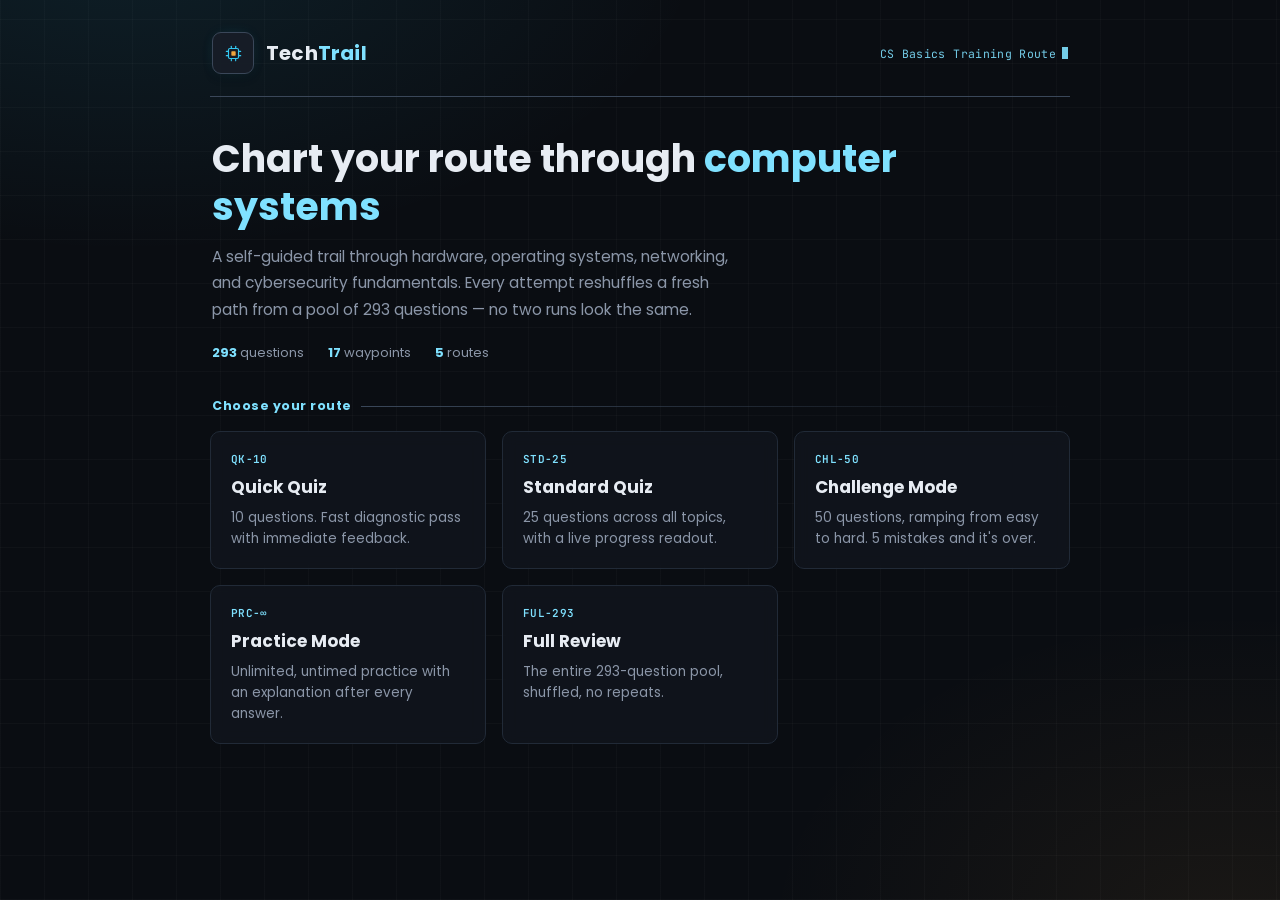
==== index.html @ 679dcc0f "Update index.html" ====
<!DOCTYPE html>
<html lang="en">
<head>
<meta charset="UTF-8">
<meta name="viewport" content="width=device-width, initial-scale=1, viewport-fit=cover">
<meta name="theme-color" content="#0a0d12">
<title>TechTrail — Computer Systems Basics</title>
<link rel="icon" type="image/svg+xml" href="data:image/svg+xml,%3Csvg xmlns='http://www.w3.org/2000/svg' viewBox='0 0 32 32'%3E%3Crect width='32' height='32' rx='9' fill='%230c1017'/%3E%3Crect x='9' y='9' width='14' height='14' rx='2' fill='none' stroke='%2333c9f2' stroke-width='1.6'/%3E%3Crect x='13' y='13' width='6' height='6' rx='1' fill='%23f0a63e'/%3E%3Cline x1='13' y1='9' x2='13' y2='6' stroke='%2333c9f2' stroke-width='1.6' stroke-linecap='round'/%3E%3Cline x1='19' y1='9' x2='19' y2='6' stroke='%2333c9f2' stroke-width='1.6' stroke-linecap='round'/%3E%3Cline x1='13' y1='23' x2='13' y2='26' stroke='%2333c9f2' stroke-width='1.6' stroke-linecap='round'/%3E%3Cline x1='19' y1='23' x2='19' y2='26' stroke='%2333c9f2' stroke-width='1.6' stroke-linecap='round'/%3E%3Cline x1='9' y1='13' x2='6' y2='13' stroke='%2333c9f2' stroke-width='1.6' stroke-linecap='round'/%3E%3Cline x1='9' y1='19' x2='6' y2='19' stroke='%2333c9f2' stroke-width='1.6' stroke-linecap='round'/%3E%3Cline x1='23' y1='13' x2='26' y2='13' stroke='%2333c9f2' stroke-width='1.6' stroke-linecap='round'/%3E%3Cline x1='23' y1='19' x2='26' y2='19' stroke='%2333c9f2' stroke-width='1.6' stroke-linecap='round'/%3E%3C/svg%3E">
<link rel="preconnect" href="https://fonts.googleapis.com">
<link rel="preconnect" href="https://fonts.gstatic.com" crossorigin>
<link href="https://fonts.googleapis.com/css2?family=Poppins:wght@400;500;600;700&family=JetBrains+Mono:wght@400;500;600;700&display=swap" rel="stylesheet">
<style>
/* ===== Tokens — cool tech palette, blue / amber complements ===== */
:root{
  --bg:#0a0d12;
  --bg-soft:#0d1117;
  --panel:rgba(19,24,32,0.66);
  --panel-alt:rgba(23,29,39,0.94);
  --border:#212a37;
  --border-bright:#3a4759;
  --text:#e7ecf3;
  --text-dim:#8b96a8;
  --text-faint:#57647a;
  --accent:#33c9f2;       /* signal cyan */
  --accent-hi:#7fe1ff;
  --accent-dim:rgba(51,201,242,0.11);
  --gold:#f0a63e;         /* amber — complementary secondary accent */
  --gold-dim:rgba(240,166,62,0.13);
  --danger:#ff6b5e;
  --danger-dim:rgba(255,107,94,0.11);
  --ok:#48d98a;            /* easy / correct-adjacent green */
  --ok-dim:rgba(72,217,138,0.11);
  --on-accent:#05090d;    /* dark text set on bright accent fills */
  --radius:10px;
  --radius-sm:7px;
  --font-display:'Poppins','Inter',system-ui,-apple-system,sans-serif;
  --font-mono:'JetBrains Mono',ui-monospace,SFMono-Regular,Menlo,Consolas,monospace;
  --font-body:'Poppins',system-ui,-apple-system,sans-serif;
}

*{box-sizing:border-box;}
html,body{height:100%;}
html{
  background:
    radial-gradient(ellipse 1000px 560px at 10% -8%, rgba(51,201,242,0.10) 0%, transparent 58%),
    radial-gradient(ellipse 800px 560px at 96% 104%, rgba(240,166,62,0.07) 0%, transparent 58%),
    repeating-linear-gradient(0deg, rgba(255,255,255,0.022) 0px, rgba(255,255,255,0.022) 1px, transparent 1px, transparent 44px),
    repeating-linear-gradient(90deg, rgba(255,255,255,0.022) 0px, rgba(255,255,255,0.022) 1px, transparent 1px, transparent 44px),
    var(--bg);
  background-attachment:fixed;
  scrollbar-color:var(--border-bright) var(--bg);
  scrollbar-width:thin;
}
::-webkit-scrollbar{width:11px;height:11px;}
::-webkit-scrollbar-track{background:var(--bg);}
::-webkit-scrollbar-thumb{
  background:var(--border-bright);
  border-radius:8px;
  border:2px solid var(--bg);
}
::-webkit-scrollbar-thumb:hover{background:var(--accent-dim);}
body{
  margin:0;
  background:transparent;
  color:var(--text);
  font-family:var(--font-body);
  min-height:100vh;
  -webkit-font-smoothing:antialiased;
}

#app{
  max-width:900px;
  margin:0 auto;
  padding:28px 20px 60px;
  position:relative;
}

button{font-family:inherit;}
:focus-visible{outline:2px solid var(--accent);outline-offset:2px;border-radius:4px;}

.primary-btn:active:not(:disabled),
.ghost-btn:active,
.pill-btn:active,
.choice-btn:active:not(:disabled),
.end-btn:active,
.mode-card:active{
  transform:scale(.97);
}

.sr-only{
  position:absolute;width:1px;height:1px;padding:0;margin:-1px;overflow:hidden;
  clip:rect(0,0,0,0);white-space:nowrap;border:0;
}

@media(prefers-reduced-motion:reduce){
  *{animation-duration:0.001s!important;transition-duration:0.001s!important;}
}

/* ===== Brand bar ===== */
.brand-bar{
  display:flex;align-items:center;justify-content:space-between;
  gap:12px;flex-wrap:wrap;
  padding:4px 2px 22px;
  border-bottom:1px solid var(--border-bright);
  margin-bottom:30px;
  position:relative;
}
.brand{
  display:flex;align-items:center;gap:12px;
}
.brand-mark{
  width:42px;height:42px;
  border-radius:9px;
  background:var(--panel-alt);
  border:1px solid var(--border-bright);
  color:var(--accent);
  display:flex;align-items:center;justify-content:center;
  flex-shrink:0;
  box-shadow:0 4px 14px -6px rgba(0,0,0,0.45), 0 0 16px -8px rgba(51,201,242,0.4);
}
.brand-mark svg{display:block;width:23px;height:23px;}
.brand-word{
  font-family:var(--font-display);
  font-weight:700;
  font-size:20px;
  letter-spacing:.01em;
  color:var(--text);
  line-height:1;
}
.brand-word em{
  font-style:normal;
  color:var(--accent-hi);
}
.brand-tag{
  font-family:var(--font-mono);
  font-size:11.5px;
  color:var(--accent-hi);
  letter-spacing:.03em;
  opacity:.9;
  display:inline-flex;align-items:center;
}
.brand-tag::after{
  content:'';
  display:inline-block;
  width:6px;height:12px;
  margin-left:6px;
  background:var(--accent-hi);
  animation:cursorBlink 1.1s step-end infinite;
}
@keyframes cursorBlink{0%,49%{opacity:1;}50%,100%{opacity:0;}}

/* ===== Screens ===== */
.screen{animation:fadein .35s ease-out;}
@keyframes fadein{from{opacity:0;transform:translateY(6px);}to{opacity:1;transform:translateY(0);}}

/* ===== Home ===== */
.hero{padding:8px 2px 34px;}
.hero h1{
  font-family:var(--font-display);
  font-weight:700;
  font-size:clamp(26px,5vw,38px);
  line-height:1.25;
  margin:0 0 14px;
  color:var(--text);
  letter-spacing:0;
}
.hero h1 span{
  color:var(--accent-hi);
  font-style:normal;
}
.hero p{
  color:var(--text-dim);
  font-size:15.5px;
  line-height:1.7;
  max-width:58ch;
  margin:0 0 20px;
}
.hero-stats{
  display:flex;gap:24px;flex-wrap:wrap;
  font-family:var(--font-body);
  font-size:13px;
  color:var(--text-dim);
}
.hero-stats b{color:var(--accent-hi);font-weight:700;}

.section-label{
  font-family:var(--font-body);
  font-size:12.5px;
  letter-spacing:.04em;
  color:var(--accent-hi);
  font-weight:700;
  margin:0 0 16px;
  padding-left:2px;
  display:flex;align-items:center;gap:9px;
}
.section-label::after{
  content:'';
  flex:1;
  height:1px;
  background:linear-gradient(90deg, var(--border-bright), transparent);
}

.mode-grid{
  display:grid;
  grid-template-columns:repeat(auto-fit,minmax(230px,1fr));
  gap:16px;
  margin-bottom:34px;
}
.mode-card{
  background:var(--panel);
  backdrop-filter:blur(8px);
  border:1px solid var(--border);
  border-radius:var(--radius);
  padding:20px 20px 18px;
  text-align:left;
  cursor:pointer;
  color:var(--text);
  transition:border-color .18s ease, transform .18s ease, box-shadow .18s ease, background .18s ease;
  display:flex;flex-direction:column;gap:8px;
  position:relative;
  overflow:hidden;
}
.mode-card:hover,.mode-card:focus-visible{
  border-color:var(--accent);
  background:var(--panel-alt);
  transform:translateY(-2px);
  box-shadow:0 12px 26px -18px rgba(0,0,0,0.5), 0 0 0 1px rgba(51,201,242,0.15), 0 0 24px -6px rgba(51,201,242,0.25);
}
.mode-card .mode-name{
  font-family:var(--font-display);
  font-size:17px;
  font-weight:700;
  letter-spacing:0;
}
.mode-card .mode-meta{
  font-family:var(--font-mono);
  font-size:11px;
  color:var(--accent-hi);
  font-weight:600;
  letter-spacing:.03em;
}
.mode-card .mode-desc{
  font-size:13.5px;
  color:var(--text-dim);
  line-height:1.55;
  margin:0;
}

/* ===== Panel / config ===== */
.panel{
  background:var(--panel);
  backdrop-filter:blur(8px);
  border:1px solid var(--border);
  border-radius:var(--radius);
  padding:26px;
  box-shadow:0 16px 34px -28px rgba(0,0,0,0.5);
}
.panel h2{
  font-family:var(--font-display);
  font-weight:700;
  font-size:20px;
  margin:0 0 6px;
  letter-spacing:0;
}
.panel .panel-sub{color:var(--text-dim);font-size:13.5px;margin:0 0 20px;}

.choice-row{display:flex;gap:10px;flex-wrap:wrap;margin-bottom:22px;}
.pill-btn{
  background:var(--panel-alt);
  border:1px solid var(--border);
  color:var(--text);
  padding:11px 18px;
  border-radius:var(--radius-sm);
  font-family:var(--font-mono);
  font-size:12.5px;
  cursor:pointer;
  transition:border-color .15s ease, background .15s ease, color .15s ease, box-shadow .15s ease;
  min-height:40px;
}
.pill-btn:hover{border-color:var(--border-bright);}
.pill-btn.active{
  background:var(--accent-dim);
  border-color:var(--accent);
  color:var(--accent-hi);
  font-weight:700;
}

.primary-btn{
  background:var(--accent);
  color:var(--on-accent);
  border:none;
  padding:13px 24px;
  border-radius:var(--radius-sm);
  font-family:var(--font-mono);
  font-weight:700;
  font-size:13.5px;
  letter-spacing:.02em;
  cursor:pointer;
  transition:filter .15s ease, transform .15s ease, box-shadow .15s ease;
  box-shadow:0 8px 20px -8px rgba(51,201,242,0.45), 0 0 0 1px rgba(51,201,242,0.3) inset;
  min-height:46px;
}
.primary-btn:hover{filter:brightness(1.08);transform:translateY(-1px);box-shadow:0 10px 26px -6px rgba(51,201,242,0.55), 0 0 0 1px rgba(51,201,242,0.35) inset;}
.primary-btn:disabled{opacity:.4;cursor:not-allowed;transform:none;box-shadow:none;}

.ghost-btn{
  background:transparent;
  color:var(--text-dim);
  border:1px solid var(--border);
  padding:12px 20px;
  border-radius:var(--radius-sm);
  font-family:var(--font-mono);
  font-size:13px;
  letter-spacing:.01em;
  cursor:pointer;
  transition:border-color .15s ease,color .15s ease,background .15s ease;
  min-height:46px;
}
.ghost-btn:hover{border-color:var(--accent);color:var(--accent-hi);background:var(--accent-dim);}

.btn-row{display:flex;gap:12px;flex-wrap:wrap;margin-top:6px;}

/* ===== Modal (custom confirm — avoids blocked native dialogs) ===== */
.modal-overlay{
  position:fixed;inset:0;
  background:rgba(4,6,9,0.65);
  backdrop-filter:blur(3px);
  display:flex;align-items:center;justify-content:center;
  padding:20px;
  z-index:100;
  animation:fadein .15s ease both;
}
.modal-box{
  background:var(--panel-alt);
  border:1px solid var(--border-bright);
  border-radius:var(--radius);
  padding:24px;
  max-width:380px;
  width:100%;
  box-shadow:0 24px 48px -20px rgba(0,0,0,0.7);
}
.modal-title{
  font-family:var(--font-display);
  font-weight:700;
  font-size:18px;
  margin:0 0 10px;
  color:var(--text);
}
.modal-body{
  font-family:var(--font-body);
  font-size:14px;
  line-height:1.6;
  color:var(--text-dim);
  margin:0 0 20px;
}
.modal-actions{display:flex;gap:10px;justify-content:flex-end;flex-wrap:wrap;}
.modal-actions .ghost-btn,.modal-actions .primary-btn{min-height:42px;padding:10px 18px;}
.primary-btn.danger{
  background:var(--danger);
  color:#1a0806;
  box-shadow:0 8px 20px -8px rgba(255,107,94,0.5), 0 0 0 1px rgba(255,107,94,0.3) inset;
}
.primary-btn.danger:hover{filter:brightness(1.06);}

/* ===== Quiz topbar / End Quiz control ===== */
.quiz-stickybar{
  position:sticky;
  top:0;
  z-index:20;
  background:var(--bg);
  padding-top:10px;
  margin:0 -2px 18px;
  padding-left:2px;
  padding-right:2px;
}
.quiz-stickybar::after{
  content:'';
  position:absolute;
  left:0;right:0;bottom:-10px;
  height:10px;
  background:linear-gradient(var(--bg), transparent);
  pointer-events:none;
}
.quiz-topbar{
  display:flex;
  justify-content:flex-end;
  margin-bottom:10px;
}
.end-btn{
  background:transparent;
  border:1px solid var(--border);
  color:var(--text-faint);
  padding:8px 14px;
  border-radius:999px;
  font-family:var(--font-mono);
  font-size:12px;
  font-weight:600;
  letter-spacing:.02em;
  cursor:pointer;
  display:inline-flex;align-items:center;gap:6px;
  transition:border-color .15s ease,color .15s ease,background .15s ease,transform .1s ease;
  min-height:34px;
}
.end-btn:hover,.end-btn:focus-visible{
  border-color:var(--danger);
  color:var(--danger);
  background:var(--danger-dim);
}

/* ===== Telemetry bar (now a calm stat strip) ===== */
.telemetry{
  display:grid;
  grid-template-columns:repeat(5,1fr);
  gap:10px;
  margin-bottom:0;
  font-family:var(--font-body);
}
.telemetry .cell{
  background:var(--panel);
  border:1px solid var(--border);
  border-radius:var(--radius-sm);
  padding:11px 13px;
  min-width:0;
  position:relative;
  overflow:hidden;
}
.telemetry .cell .k{
  font-size:10.5px;
  letter-spacing:.03em;
  color:var(--text-faint);
  margin-bottom:4px;
}
.telemetry .cell .v{
  font-size:15px;
  font-weight:600;
  color:var(--text);
  white-space:nowrap;
  overflow:hidden;
  text-overflow:ellipsis;
  font-family:var(--font-mono);
  letter-spacing:-0.01em;
}
.telemetry .cell .v.accent{color:var(--accent-hi);}
.telemetry .cell .v.amber{color:var(--gold);}
.telemetry .cell .v.diff-easy{color:var(--ok);}
.telemetry .cell .v.diff-medium{color:var(--gold);}
.telemetry .cell .v.diff-hard{color:var(--danger);}

.timer-cell .timer-bar{
  position:absolute;left:0;right:0;bottom:0;
  height:3px;
  background:var(--border);
}
.timer-cell .timer-bar-fill{
  height:100%;
  background:var(--accent);
  transition:width 1s linear, background-color .3s ease;
}
.timer-cell.low .timer-bar-fill{background:var(--gold);}

@keyframes cellPulse{
  0%{box-shadow:0 0 0 0 rgba(51,201,242,0.35);}
  100%{box-shadow:0 0 0 8px rgba(51,201,242,0);}
}
.telemetry .cell.pulse{animation:cellPulse .5s ease-out;}

@keyframes popFloat{
  0%{opacity:0;transform:translate(-50%,4px) scale(.9);}
  20%{opacity:1;transform:translate(-50%,-2px) scale(1);}
  100%{opacity:0;transform:translate(-50%,-22px) scale(1);}
}
.score-pop{
  position:absolute;
  left:50%;top:-2px;
  transform:translate(-50%,0);
  font-family:var(--font-mono);
  font-weight:700;
  font-size:12px;
  color:var(--accent-hi);
  animation:popFloat 0.9s ease-out both;
  pointer-events:none;
  white-space:nowrap;
}

.progress-track{
  height:8px;
  background:var(--border);
  border-radius:8px;
  overflow:hidden;
  margin-top:14px;
  margin-bottom:0;
}
.progress-fill{
  height:100%;
  background:var(--accent);
  border-radius:8px;
  transition:width .3s ease;
}

/* ===== Question card ===== */
.q-card{
  background:var(--panel);
  backdrop-filter:blur(8px);
  border:1px solid var(--border);
  border-radius:var(--radius);
  padding:26px 24px;
  box-shadow:0 16px 34px -28px rgba(0,0,0,0.5);
}
.q-meta{
  display:flex;gap:9px;align-items:center;flex-wrap:wrap;
  margin-bottom:16px;
  font-family:var(--font-body);
  font-size:11.5px;
  letter-spacing:.02em;
}
.q-tag{
  padding:4px 10px;
  border-radius:999px;
  border:1px solid var(--border-bright);
  color:var(--text-dim);
  font-weight:600;
}
.q-tag.diff-easy{color:var(--ok);border-color:rgba(72,217,138,0.3);background:var(--ok-dim);}
.q-tag.diff-medium{color:var(--gold);border-color:rgba(240,166,62,0.3);background:var(--gold-dim);}
.q-tag.diff-hard{color:var(--danger);border-color:rgba(255,107,94,0.3);background:var(--danger-dim);}

.q-text{
  font-family:var(--font-body);
  font-weight:600;
  font-size:18.5px;
  line-height:1.55;
  margin:0 0 22px;
  color:var(--text);
}

.choices{display:flex;flex-direction:column;gap:10px;margin-bottom:6px;}
.choice-btn{
  text-align:left;
  background:var(--panel-alt);
  border:1px solid var(--border);
  color:var(--text);
  padding:14px 16px;
  border-radius:var(--radius-sm);
  font-size:14.5px;
  cursor:pointer;
  display:flex;align-items:center;gap:12px;
  transition:border-color .12s ease, background .12s ease, box-shadow .12s ease, transform .12s ease;
  min-height:48px;
}
.choice-btn:hover:not(:disabled){border-color:var(--accent);background:var(--accent-dim);transform:translateY(-1px);}
.choice-btn:disabled{cursor:default;}
.choice-btn .letter{
  font-family:var(--font-body);
  font-weight:700;
  font-size:12px;
  color:var(--text-faint);
  border:1px solid var(--border);
  border-radius:8px;
  width:24px;height:24px;
  display:flex;align-items:center;justify-content:center;
  flex-shrink:0;
}
.choice-btn.selected{border-color:var(--accent);background:var(--accent-dim);}
.choice-btn.correct{
  border-color:var(--accent);
  background:var(--accent-dim);
}
.choice-btn.correct .letter{background:var(--accent);color:var(--on-accent);border-color:var(--accent);}
.choice-btn.incorrect{
  border-color:var(--danger);
  background:var(--danger-dim);
}
.choice-btn.incorrect .letter{background:var(--danger);color:var(--on-accent);border-color:var(--danger);}
.choice-btn.dim{opacity:.45;}

.feedback{
  margin-top:18px;
  padding:15px 17px;
  border-radius:var(--radius-sm);
  font-family:var(--font-body);
  font-size:13.5px;
  line-height:1.6;
  border:1px solid var(--border);
}
.feedback.ok{border-color:rgba(72,217,138,0.3);background:var(--ok-dim);}
.feedback.no{border-color:rgba(255,107,94,0.3);background:var(--danger-dim);}
.feedback .status-line{
  font-weight:700;
  letter-spacing:0;
  margin-bottom:6px;
}
.feedback.ok .status-line{color:var(--ok);}
.feedback.no .status-line{color:var(--danger);}
.feedback .explain{color:var(--text-dim);font-family:var(--font-body);font-size:13.5px;}

.q-footer{display:flex;justify-content:flex-end;margin-top:20px;}

.mistake-note{
  margin-top:14px;
  font-family:var(--font-body);
  font-size:12px;
  color:var(--text-faint);
}

.kbd-hint{
  margin-top:16px;
  font-family:var(--font-mono);
  font-size:11px;
  letter-spacing:.01em;
  color:var(--text-faint);
  display:flex;align-items:center;gap:6px;flex-wrap:wrap;
}
.kbd-hint kbd{
  background:var(--panel-alt);
  border:1px solid var(--border-bright);
  border-radius:5px;
  padding:2px 6px;
  font-family:var(--font-mono);
  font-size:10.5px;
  color:var(--text-dim);
}

/* ===== Results ===== */
.rating-banner{
  text-align:center;
  padding:34px 20px;
  border-radius:var(--radius);
  border:1px solid var(--border);
  background:var(--panel);
  backdrop-filter:blur(8px);
  margin-bottom:22px;
  position:relative;
  overflow:hidden;
}
.rating-banner::before{
  content:'';
  position:absolute;inset:0;
  background:radial-gradient(circle at 50% 0%, rgba(51,201,242,0.14), transparent 65%);
  pointer-events:none;
}
.rating-banner .pct{
  font-family:var(--font-mono);
  font-size:52px;
  font-weight:700;
  color:var(--accent-hi);
  line-height:1;
  position:relative;
  text-shadow:0 0 28px rgba(127,225,255,0.35);
}
.rating-banner .label{
  font-family:var(--font-mono);
  font-size:13px;
  letter-spacing:.03em;
  color:var(--text-dim);
  margin-top:12px;
  position:relative;
}

.stat-grid{
  display:grid;
  grid-template-columns:repeat(auto-fit,minmax(150px,1fr));
  gap:10px;
  margin-bottom:26px;
}
.stat-cell{background:var(--panel);border:1px solid var(--border);border-radius:var(--radius-sm);padding:16px;}
.stat-cell .k{font-family:var(--font-body);font-size:11px;letter-spacing:.02em;color:var(--text-faint);margin-bottom:6px;}
.stat-cell .v{font-family:var(--font-mono);font-size:19px;font-weight:600;color:var(--accent-hi);}

/* ===== Review ===== */
.review-item{
  background:var(--panel);
  backdrop-filter:blur(8px);
  border:1px solid var(--border);
  border-radius:var(--radius);
  padding:18px 20px;
  margin-bottom:12px;
}
.review-item .q{font-family:var(--font-body);font-size:15.5px;font-weight:600;margin:0 0 10px;}
.review-item .row{font-family:var(--font-body);font-size:13px;margin:4px 0;}
.review-item .row .lbl{color:var(--text-faint);margin-right:6px;}
.review-item .row.wrong .val{color:var(--danger);}
.review-item .row.right .val{color:var(--accent-hi);}
.review-item .explain{color:var(--text-dim);font-size:13.5px;margin-top:10px;line-height:1.5;}

.empty-note{
  color:var(--text-dim);
  font-family:var(--font-body);
  font-size:13.5px;
  padding:22px;
  text-align:center;
  border:1px dashed var(--border-bright);
  border-radius:var(--radius);
}

/* ===== Responsive ===== */
@media(max-width:640px){
  #app{padding:20px 16px 48px;}
  .telemetry{grid-template-columns:repeat(2,1fr);}
  .stat-grid{grid-template-columns:repeat(2,1fr);}
  .rating-banner .pct{font-size:42px;}
  .rating-banner{padding:28px 16px;}
  .q-card,.panel{padding:20px 18px;}
  .q-text{font-size:16.5px;}
  .btn-row{flex-direction:column;}
  .btn-row .primary-btn,.btn-row .ghost-btn{width:100%;}
  .q-footer{
    position:sticky;
    bottom:0;
    margin:20px -16px 0;
    padding:12px 16px calc(12px + env(safe-area-inset-bottom));
    background:linear-gradient(var(--bg-soft), var(--bg-soft) 60%, var(--bg-soft));
    border-top:1px solid var(--border);
    box-shadow:0 -12px 20px -12px rgba(0,0,0,0.4);
  }
  .q-footer .primary-btn{width:100%;}
  .modal-actions{flex-direction:column-reverse;}
  .modal-actions .ghost-btn,.modal-actions .primary-btn{width:100%;}
}

@media(max-width:420px){
  .brand-word{font-size:17px;}
  .hero h1{font-size:23px;}
  .mode-card{padding:16px;}
  .choice-row .pill-btn{flex:1 1 calc(50% - 10px);text-align:center;}
}
</style>
</head>
<body>
<div id="app" role="main" aria-live="polite"></div>
<script>
const QUESTION_POOL = [
{
"id":1,
"category":"Fundamentals",
"difficulty":"Easy",
"type":"multiple-choice",
"question":"Which term best matches this definition: \"An electronic device that processes data according to instructions.\"",
"choices":[
"Firmware",
"Hardware",
"Computer",
"Software"
],
"answer":"Computer",
"explanation":"Computer is defined as: An electronic device that processes data according to instructions."
},
{
"id":2,
"category":"Fundamentals",
"difficulty":"Easy",
"type":"multiple-choice",
"question":"Which term best matches this definition: \"A combination of hardware, software, data, and users working together.\"",
"choices":[
"Hardware",
"Firmware",
"Computer System",
"Software"
],
"answer":"Computer System",
"explanation":"Computer System is defined as: A combination of hardware, software, data, and users working together."
},
{
"id":3,
"category":"Fundamentals",
"difficulty":"Easy",
"type":"multiple-choice",
"question":"Which term best matches this definition: \"The physical components of a computer.\"",
"choices":[
"Computer System",
"Firmware",
"Software",
"Hardware"
],
"answer":"Hardware",
"explanation":"Hardware is defined as: The physical components of a computer."
},
{
"id":4,
"category":"Fundamentals",
"difficulty":"Easy",
"type":"multiple-choice",
"question":"Which term best matches this definition: \"Programs and instructions that tell hardware what to do.\"",
"choices":[
"Hardware",
"Computer",
"Software",
"Computer System"
],
"answer":"Software",
"explanation":"Software is defined as: Programs and instructions that tell hardware what to do."
},
{
"id":5,
"category":"Fundamentals",
"difficulty":"Easy",
"type":"multiple-choice",
"question":"Which term best matches this definition: \"Software permanently or semi-permanently stored in hardware.\"",
"choices":[
"Hardware",
"Computer System",
"Firmware",
"Computer"
],
"answer":"Firmware",
"explanation":"Firmware is defined as: Software permanently or semi-permanently stored in hardware."
},
{
"id":6,
"category":"Hardware",
"difficulty":"Medium",
"type":"multiple-choice",
"question":"Which term best matches this definition: \"The processor responsible for executing instructions and processing data.\"",
"choices":[
"CPU",
"Register",
"Cooling Fan",
"GPU"
],
"answer":"CPU",
"explanation":"CPU is defined as: The processor responsible for executing instructions and processing data."
},
{
"id":7,
"category":"Hardware",
"difficulty":"Medium",
"type":"multiple-choice",
"question":"Which term best matches this definition: \"CPU component that performs arithmetic and logical operations.\"",
"choices":[
"ROM",
"GPU",
"ALU",
"Register"
],
"answer":"ALU",
"explanation":"ALU is defined as: CPU component that performs arithmetic and logical operations."
},
{
"id":8,
"category":"Hardware",
"difficulty":"Medium",
"type":"multiple-choice",
"question":"Which term best matches this definition: \"CPU component that directs and coordinates instruction execution.\"",
"choices":[
"Cache Memory",
"NIC",
"Control Unit",
"CPU"
],
"answer":"Control Unit",
"explanation":"Control Unit is defined as: CPU component that directs and coordinates instruction execution."
},
{
"id":9,
"category":"Hardware",
"difficulty":"Medium",
"type":"multiple-choice",
"question":"Which term best matches this definition: \"Small, high-speed storage locations inside the CPU.\"",
"choices":[
"Register",
"Sound Card",
"GPU",
"Cooling Fan"
],
"answer":"Register",
"explanation":"Register is defined as: Small, high-speed storage locations inside the CPU."
},
{
"id":10,
"category":"Hardware",
"difficulty":"Medium",
"type":"multiple-choice",
"question":"Which term best matches this definition: \"Main circuit board connecting major computer components.\"",
"choices":[
"Motherboard",
"ALU",
"CPU",
"NIC"
],
"answer":"Motherboard",
"explanation":"Motherboard is defined as: Main circuit board connecting major computer components."
},
{
"id":11,
"category":"Hardware",
"difficulty":"Medium",
"type":"multiple-choice",
"question":"Which term best matches this definition: \"Temporary memory used by programs and the operating system while running.\"",
"choices":[
"ROM",
"RAM",
"PSU",
"Cooling Fan"
],
"answer":"RAM",
"explanation":"RAM is defined as: Temporary memory used by programs and the operating system while running."
},
{
"id":12,
"category":"Hardware",
"difficulty":"Medium",
"type":"multiple-choice",
"question":"Which term best matches this definition: \"Non-volatile memory that stores data that normally does not change frequently.\"",
"choices":[
"GPU",
"ROM",
"Heat Sink",
"Cache Memory"
],
"answer":"ROM",
"explanation":"ROM is defined as: Non-volatile memory that stores data that normally does not change frequently."
},
{
"id":13,
"category":"Hardware",
"difficulty":"Medium",
"type":"multiple-choice",
"question":"Which term best matches this definition: \"Very fast memory used to store frequently accessed CPU data and instructions.\"",
"choices":[
"Heat Sink",
"RAM",
"Cache Memory",
"ROM"
],
"answer":"Cache Memory",
"explanation":"Cache Memory is defined as: Very fast memory used to store frequently accessed CPU data and instructions."
},
{
"id":14,
"category":"Hardware",
"difficulty":"Medium",
"type":"multiple-choice",
"question":"Which term best matches this definition: \"Processor designed primarily for graphics and parallel computations.\"",
"choices":[
"GPU",
"Control Unit",
"NIC",
"Cache Memory"
],
"answer":"GPU",
"explanation":"GPU is defined as: Processor designed primarily for graphics and parallel computations."
},
{
"id":15,
"category":"Hardware",
"difficulty":"Medium",
"type":"multiple-choice",
"question":"Which term best matches this definition: \"Component that converts electrical power into usable power for the computer.\"",
"choices":[
"PSU",
"CPU",
"Cache Memory",
"Cooling Fan"
],
"answer":"PSU",
"explanation":"PSU is defined as: Component that converts electrical power into usable power for the computer."
},
{
"id":16,
"category":"Hardware",
"difficulty":"Medium",
"type":"multiple-choice",
"question":"Which term best matches this definition: \"Component that absorbs and dissipates heat from electronic components.\"",
"choices":[
"Control Unit",
"Cache Memory",
"Heat Sink",
"PSU"
],
"answer":"Heat Sink",
"explanation":"Heat Sink is defined as: Component that absorbs and dissipates heat from electronic components."
},
{
"id":17,
"category":"Hardware",
"difficulty":"Medium",
"type":"multiple-choice",
"question":"Which term best matches this definition: \"Fan used to move air and remove heat from computer components.\"",
"choices":[
"Control Unit",
"Sound Card",
"Cooling Fan",
"CPU"
],
"answer":"Cooling Fan",
"explanation":"Cooling Fan is defined as: Fan used to move air and remove heat from computer components."
},
{
"id":18,
"category":"Hardware",
"difficulty":"Medium",
"type":"multiple-choice",
"question":"Which term best matches this definition: \"Hardware that allows a computer to connect to a network.\"",
"choices":[
"Control Unit",
"Register",
"NIC",
"Expansion Card"
],
"answer":"NIC",
"explanation":"NIC is defined as: Hardware that allows a computer to connect to a network."
},
{
"id":19,
"category":"Hardware",
"difficulty":"Medium",
"type":"multiple-choice",
"question":"Which term best matches this definition: \"Hardware responsible for processing audio input and output.\"",
"choices":[
"Cooling Fan",
"Motherboard",
"RAM",
"Sound Card"
],
"answer":"Sound Card",
"explanation":"Sound Card is defined as: Hardware responsible for processing audio input and output."
},
{
"id":20,
"category":"Hardware",
"difficulty":"Medium",
"type":"multiple-choice",
"question":"Which term best matches this definition: \"Circuit board added to provide additional computer functionality.\"",
"choices":[
"Expansion Card",
"Motherboard",
"Heat Sink",
"RAM"
],
"answer":"Expansion Card",
"explanation":"Expansion Card is defined as: Circuit board added to provide additional computer functionality."
},
{
"id":21,
"category":"Interfaces & Ports",
"difficulty":"Medium",
"type":"multiple-choice",
"question":"Which term best matches this definition: \"Standard interface used to connect peripherals and transfer data.\"",
"choices":[
"HDMI",
"DisplayPort",
"USB",
"VGA"
],
"answer":"USB",
"explanation":"USB is defined as: Standard interface used to connect peripherals and transfer data."
},
{
"id":22,
"category":"Interfaces & Ports",
"difficulty":"Medium",
"type":"multiple-choice",
"question":"Which term best matches this definition: \"Interface commonly used to transmit digital video and audio.\"",
"choices":[
"DisplayPort",
"VGA",
"USB",
"HDMI"
],
"answer":"HDMI",
"explanation":"HDMI is defined as: Interface commonly used to transmit digital video and audio."
},
{
"id":23,
"category":"Interfaces & Ports",
"difficulty":"Medium",
"type":"multiple-choice",
"question":"Which term best matches this definition: \"Older video interface that primarily transmits analog video.\"",
"choices":[
"HDMI",
"USB",
"DisplayPort",
"VGA"
],
"answer":"VGA",
"explanation":"VGA is defined as: Older video interface that primarily transmits analog video."
},
{
"id":24,
"category":"Interfaces & Ports",
"difficulty":"Medium",
"type":"multiple-choice",
"question":"Which term best matches this definition: \"Digital interface commonly used for monitors and displays.\"",
"choices":[
"HDMI",
"VGA",
"USB",
"DisplayPort"
],
"answer":"DisplayPort",
"explanation":"DisplayPort is defined as: Digital interface commonly used for monitors and displays."
},
{
"id":25,
"category":"Peripherals",
"difficulty":"Easy",
"type":"multiple-choice",
"question":"Which term best matches this definition: \"Device connected to a computer to provide input, output, or additional functionality.\"",
"choices":[
"Output Device",
"Webcam",
"Microphone",
"Peripheral"
],
"answer":"Peripheral",
"explanation":"Peripheral is defined as: Device connected to a computer to provide input, output, or additional functionality."
},
{
"id":26,
"category":"Peripherals",
"difficulty":"Easy",
"type":"multiple-choice",
"question":"Which term best matches this definition: \"Input device used primarily for entering text and commands.\"",
"choices":[
"Touchscreen",
"Peripheral",
"Output Device",
"Keyboard"
],
"answer":"Keyboard",
"explanation":"Keyboard is defined as: Input device used primarily for entering text and commands."
},
{
"id":27,
"category":"Peripherals",
"difficulty":"Easy",
"type":"multiple-choice",
"question":"Which term best matches this definition: \"Pointing device used to interact with graphical interfaces.\"",
"choices":[
"Webcam",
"Printer",
"Peripheral",
"Mouse"
],
"answer":"Mouse",
"explanation":"Mouse is defined as: Pointing device used to interact with graphical interfaces."
},
{
"id":28,
"category":"Peripherals",
"difficulty":"Easy",
"type":"multiple-choice",
"question":"Which term best matches this definition: \"Output device that displays visual information.\"",
"choices":[
"Keyboard",
"Printer",
"Input Device",
"Monitor"
],
"answer":"Monitor",
"explanation":"Monitor is defined as: Output device that displays visual information."
},
{
"id":29,
"category":"Peripherals",
"difficulty":"Easy",
"type":"multiple-choice",
"question":"Which term best matches this definition: \"Output device that produces physical copies of digital information.\"",
"choices":[
"Printer",
"Webcam",
"Monitor",
"Peripheral"
],
"answer":"Printer",
"explanation":"Printer is defined as: Output device that produces physical copies of digital information."
},
{
"id":30,
"category":"Peripherals",
"difficulty":"Easy",
"type":"multiple-choice",
"question":"Which term best matches this definition: \"Input device that converts physical documents or images into digital form.\"",
"choices":[
"Microphone",
"Keyboard",
"Scanner",
"Output Device"
],
"answer":"Scanner",
"explanation":"Scanner is defined as: Input device that converts physical documents or images into digital form."
},
{
"id":31,
"category":"Peripherals",
"difficulty":"Easy",
"type":"multiple-choice",
"question":"Which term best matches this definition: \"Camera used to capture video for a computer.\"",
"choices":[
"Monitor",
"Output Device",
"Keyboard",
"Webcam"
],
"answer":"Webcam",
"explanation":"Webcam is defined as: Camera used to capture video for a computer."
},
{
"id":32,
"category":"Peripherals",
"difficulty":"Easy",
"type":"multiple-choice",
"question":"Which term best matches this definition: \"Input device that captures sound.\"",
"choices":[
"Speaker",
"Scanner",
"Monitor",
"Microphone"
],
"answer":"Microphone",
"explanation":"Microphone is defined as: Input device that captures sound."
},
{
"id":33,
"category":"Peripherals",
"difficulty":"Easy",
"type":"multiple-choice",
"question":"Which term best matches this definition: \"Output device that produces sound.\"",
"choices":[
"Microphone",
"Speaker",
"Scanner",
"Printer"
],
"answer":"Speaker",
"explanation":"Speaker is defined as: Output device that produces sound."
},
{
"id":34,
"category":"Peripherals",
"difficulty":"Easy",
"type":"multiple-choice",
"question":"Which term best matches this definition: \"Display that detects touch input.\"",
"choices":[
"Scanner",
"Touchscreen",
"Input Device",
"Output Device"
],
"answer":"Touchscreen",
"explanation":"Touchscreen is defined as: Display that detects touch input."
},
{
"id":35,
"category":"Peripherals",
"difficulty":"Easy",
"type":"multiple-choice",
"question":"Which term best matches this definition: \"Hardware used to send data or commands to a computer.\"",
"choices":[
"Printer",
"Keyboard",
"Input Device",
"Speaker"
],
"answer":"Input Device",
"explanation":"Input Device is defined as: Hardware used to send data or commands to a computer."
},
{
"id":36,
"category":"Peripherals",
"difficulty":"Easy",
"type":"multiple-choice",
"question":"Which term best matches this definition: \"Hardware used to present processed information to a user.\"",
"choices":[
"Webcam",
"Output Device",
"Keyboard",
"Scanner"
],
"answer":"Output Device",
"explanation":"Output Device is defined as: Hardware used to present processed information to a user."
},
{
"id":37,
"category":"Storage",
"difficulty":"Medium",
"type":"multiple-choice",
"question":"Which term best matches this definition: \"Hardware used to store data permanently or semi-permanently.\"",
"choices":[
"NVMe",
"HDD",
"Storage Device",
"Memory Card"
],
"answer":"Storage Device",
"explanation":"Storage Device is defined as: Hardware used to store data permanently or semi-permanently."
},
{
"id":38,
"category":"Storage",
"difficulty":"Medium",
"type":"multiple-choice",
"question":"Which term best matches this definition: \"Magnetic storage device that uses spinning disks to store data.\"",
"choices":[
"Flash Drive",
"HDD",
"Memory Card",
"SSD"
],
"answer":"HDD",
"explanation":"HDD is defined as: Magnetic storage device that uses spinning disks to store data."
},
{
"id":39,
"category":"Storage",
"difficulty":"Medium",
"type":"multiple-choice",
"question":"Which term best matches this definition: \"Storage device that uses flash memory and has no moving parts.\"",
"choices":[
"SSD",
"Optical Disc",
"Storage Device",
"HDD"
],
"answer":"SSD",
"explanation":"SSD is defined as: Storage device that uses flash memory and has no moving parts."
},
{
"id":40,
"category":"Storage",
"difficulty":"Medium",
"type":"multiple-choice",
"question":"Which term best matches this definition: \"High-speed storage protocol commonly used with PCIe-based SSDs.\"",
"choices":[
"NVMe",
"Optical Disc",
"SSD",
"Storage Device"
],
"answer":"NVMe",
"explanation":"NVMe is defined as: High-speed storage protocol commonly used with PCIe-based SSDs."
},
{
"id":41,
"category":"Storage",
"difficulty":"Medium",
"type":"multiple-choice",
"question":"Which term best matches this definition: \"Storage medium read using a laser, such as a CD or DVD.\"",
"choices":[
"Optical Disc",
"SSD",
"HDD",
"Memory Card"
],
"answer":"Optical Disc",
"explanation":"Optical Disc is defined as: Storage medium read using a laser, such as a CD or DVD."
},
{
"id":42,
"category":"Storage",
"difficulty":"Medium",
"type":"multiple-choice",
"question":"Which term best matches this definition: \"Portable storage device that uses flash memory.\"",
"choices":[
"HDD",
"Flash Drive",
"Storage Device",
"SSD"
],
"answer":"Flash Drive",
"explanation":"Flash Drive is defined as: Portable storage device that uses flash memory."
},
{
"id":43,
"category":"Storage",
"difficulty":"Medium",
"type":"multiple-choice",
"question":"Which term best matches this definition: \"Small removable flash-storage device used in many electronic devices.\"",
"choices":[
"HDD",
"Optical Disc",
"NVMe",
"Memory Card"
],
"answer":"Memory Card",
"explanation":"Memory Card is defined as: Small removable flash-storage device used in many electronic devices."
},
{
"id":44,
"category":"Data Units",
"difficulty":"Easy",
"type":"multiple-choice",
"question":"Which term best matches this definition: \"Smallest unit of digital data, represented as 0 or 1.\"",
"choices":[
"Megabyte",
"Gigabyte",
"Byte",
"Bit"
],
"answer":"Bit",
"explanation":"Bit is defined as: Smallest unit of digital data, represented as 0 or 1."
},
{
"id":45,
"category":"Data Units",
"difficulty":"Easy",
"type":"multiple-choice",
"question":"Which term best matches this definition: \"Group of 8 bits.\"",
"choices":[
"Byte",
"Kilobyte",
"Megabyte",
"Gigabyte"
],
"answer":"Byte",
"explanation":"Byte is defined as: Group of 8 bits."
},
{
"id":46,
"category":"Data Units",
"difficulty":"Easy",
"type":"multiple-choice",
"question":"Which term best matches this definition: \"Approximately 1,000 bytes in decimal measurement.\"",
"choices":[
"Megabyte",
"Byte",
"Bit",
"Kilobyte"
],
"answer":"Kilobyte",
"explanation":"Kilobyte is defined as: Approximately 1,000 bytes in decimal measurement."
},
{
"id":47,
"category":"Data Units",
"difficulty":"Easy",
"type":"multiple-choice",
"question":"Which term best matches this definition: \"Approximately 1 million bytes.\"",
"choices":[
"Bit",
"Kilobyte",
"Gigabyte",
"Megabyte"
],
"answer":"Megabyte",
"explanation":"Megabyte is defined as: Approximately 1 million bytes."
},
{
"id":48,
"category":"Data Units",
"difficulty":"Easy",
"type":"multiple-choice",
"question":"Which term best matches this definition: \"Approximately 1 billion bytes.\"",
"choices":[
"Gigabyte",
"Terabyte",
"Kilobyte",
"Byte"
],
"answer":"Gigabyte",
"explanation":"Gigabyte is defined as: Approximately 1 billion bytes."
},
{
"id":49,
"category":"Data Units",
"difficulty":"Easy",
"type":"multiple-choice",
"question":"Which term best matches this definition: \"Approximately 1 trillion bytes.\"",
"choices":[
"Byte",
"Terabyte",
"Kilobyte",
"Bit"
],
"answer":"Terabyte",
"explanation":"Terabyte is defined as: Approximately 1 trillion bytes."
},
{
"id":50,
"category":"Files & Folders",
"difficulty":"Easy",
"type":"multiple-choice",
"question":"Which term best matches this definition: \"Information represented in a form that computers can process.\"",
"choices":[
"File",
"Data",
"Folder",
"File Extension"
],
"answer":"Data",
"explanation":"Data is defined as: Information represented in a form that computers can process."
},
{
"id":51,
"category":"Files & Folders",
"difficulty":"Easy",
"type":"multiple-choice",
"question":"Which term best matches this definition: \"Named collection of digital data.\"",
"choices":[
"Folder",
"Data",
"File Extension",
"File"
],
"answer":"File",
"explanation":"File is defined as: Named collection of digital data."
},
{
"id":52,
"category":"Files & Folders",
"difficulty":"Easy",
"type":"multiple-choice",
"question":"Which term best matches this definition: \"Container used to organize files and other folders.\"",
"choices":[
"Data",
"Folder",
"File Extension",
"File"
],
"answer":"Folder",
"explanation":"Folder is defined as: Container used to organize files and other folders."
},
{
"id":53,
"category":"Files & Folders",
"difficulty":"Easy",
"type":"multiple-choice",
"question":"Which term best matches this definition: \"Characters at the end of a filename indicating its file type.\"",
"choices":[
"Folder",
"File Extension",
"Data",
"File"
],
"answer":"File Extension",
"explanation":"File Extension is defined as: Characters at the end of a filename indicating its file type."
},
{
"id":54,
"category":"Operating Systems",
"difficulty":"Medium",
"type":"multiple-choice",
"question":"Which term best matches this definition: \"Software that manages computer hardware and provides services for applications.\"",
"choices":[
"System Software",
"Operating System",
"macOS",
"Kernel"
],
"answer":"Operating System",
"explanation":"Operating System is defined as: Software that manages computer hardware and provides services for applications."
},
{
"id":55,
"category":"Operating Systems",
"difficulty":"Medium",
"type":"multiple-choice",
"question":"Which term best matches this definition: \"Operating system developed by Microsoft.\"",
"choices":[
"Windows",
"Operating System",
"POST",
"Bootloader"
],
"answer":"Windows",
"explanation":"Windows is defined as: Operating system developed by Microsoft."
},
{
"id":56,
"category":"Operating Systems",
"difficulty":"Medium",
"type":"multiple-choice",
"question":"Which term best matches this definition: \"Family of open-source operating systems based on the Linux kernel.\"",
"choices":[
"Windows",
"Linux",
"Application",
"BIOS"
],
"answer":"Linux",
"explanation":"Linux is defined as: Family of open-source operating systems based on the Linux kernel."
},
{
"id":57,
"category":"Operating Systems",
"difficulty":"Medium",
"type":"multiple-choice",
"question":"Which term best matches this definition: \"Operating system developed by Apple for Mac computers.\"",
"choices":[
"POST",
"Bootloader",
"macOS",
"Windows"
],
"answer":"macOS",
"explanation":"macOS is defined as: Operating system developed by Apple for Mac computers."
},
{
"id":58,
"category":"Operating Systems",
"difficulty":"Medium",
"type":"multiple-choice",
"question":"Which term best matches this definition: \"Mobile operating system developed by Google and based on Linux.\"",
"choices":[
"Utility Software",
"Android",
"Linux",
"Bootloader"
],
"answer":"Android",
"explanation":"Android is defined as: Mobile operating system developed by Google and based on Linux."
},
{
"id":59,
"category":"Operating Systems",
"difficulty":"Medium",
"type":"multiple-choice",
"question":"Which term best matches this definition: \"Core component of an operating system that manages hardware and system resources.\"",
"choices":[
"Kernel",
"Bootloader",
"BIOS",
"POST"
],
"answer":"Kernel",
"explanation":"Kernel is defined as: Core component of an operating system that manages hardware and system resources."
},
{
"id":60,
"category":"Operating Systems",
"difficulty":"Medium",
"type":"multiple-choice",
"question":"Which term best matches this definition: \"Software that allows an operating system to communicate with hardware.\"",
"choices":[
"Device Driver",
"Utility Software",
"Bootloader",
"System Software"
],
"answer":"Device Driver",
"explanation":"Device Driver is defined as: Software that allows an operating system to communicate with hardware."
},
{
"id":61,
"category":"Operating Systems",
"difficulty":"Medium",
"type":"multiple-choice",
"question":"Which term best matches this definition: \"Software designed to perform tasks for users.\"",
"choices":[
"Linux",
"Application",
"UEFI",
"Android"
],
"answer":"Application",
"explanation":"Application is defined as: Software designed to perform tasks for users."
},
{
"id":62,
"category":"Operating Systems",
"difficulty":"Medium",
"type":"multiple-choice",
"question":"Which term best matches this definition: \"Software designed to maintain, configure, or manage a computer system.\"",
"choices":[
"Windows",
"Operating System",
"Kernel",
"Utility Software"
],
"answer":"Utility Software",
"explanation":"Utility Software is defined as: Software designed to maintain, configure, or manage a computer system."
},
{
"id":63,
"category":"Operating Systems",
"difficulty":"Medium",
"type":"multiple-choice",
"question":"Which term best matches this definition: \"Software responsible for managing computer resources and supporting applications.\"",
"choices":[
"System Software",
"UEFI",
"Android",
"Utility Software"
],
"answer":"System Software",
"explanation":"System Software is defined as: Software responsible for managing computer resources and supporting applications."
},
{
"id":64,
"category":"Operating Systems",
"difficulty":"Medium",
"type":"multiple-choice",
"question":"Which term best matches this definition: \"Sequence of operations performed when a computer starts.\"",
"choices":[
"Boot Process",
"Kernel",
"Device Driver",
"Linux"
],
"answer":"Boot Process",
"explanation":"Boot Process is defined as: Sequence of operations performed when a computer starts."
},
{
"id":65,
"category":"Operating Systems",
"difficulty":"Medium",
"type":"multiple-choice",
"question":"Which term best matches this definition: \"Firmware traditionally used to initialize hardware and start the boot process.\"",
"choices":[
"BIOS",
"UEFI",
"Utility Software",
"Bootloader"
],
"answer":"BIOS",
"explanation":"BIOS is defined as: Firmware traditionally used to initialize hardware and start the boot process."
},
{
"id":66,
"category":"Operating Systems",
"difficulty":"Medium",
"type":"multiple-choice",
"question":"Which term best matches this definition: \"Modern firmware interface that replaces traditional BIOS functionality.\"",
"choices":[
"POST",
"Device Driver",
"UEFI",
"Utility Software"
],
"answer":"UEFI",
"explanation":"UEFI is defined as: Modern firmware interface that replaces traditional BIOS functionality."
},
{
"id":67,
"category":"Operating Systems",
"difficulty":"Medium",
"type":"multiple-choice",
"question":"Which term best matches this definition: \"Startup test that checks essential hardware components.\"",
"choices":[
"Boot Process",
"macOS",
"POST",
"Operating System"
],
"answer":"POST",
"explanation":"POST is defined as: Startup test that checks essential hardware components."
},
{
"id":68,
"category":"Operating Systems",
"difficulty":"Medium",
"type":"multiple-choice",
"question":"Which term best matches this definition: \"Software responsible for loading an operating system.\"",
"choices":[
"macOS",
"Bootloader",
"Kernel",
"Windows"
],
"answer":"Bootloader",
"explanation":"Bootloader is defined as: Software responsible for loading an operating system."
},
{
"id":69,
"category":"GUI & Processes",
"difficulty":"Easy",
"type":"multiple-choice",
"question":"Which term best matches this definition: \"Graphical interface allowing users to interact through visual elements.\"",
"choices":[
"Taskbar",
"Process",
"GUI",
"Virtual Memory"
],
"answer":"GUI",
"explanation":"GUI is defined as: Graphical interface allowing users to interact through visual elements."
},
{
"id":70,
"category":"GUI & Processes",
"difficulty":"Easy",
"type":"multiple-choice",
"question":"Which term best matches this definition: \"Interface where users interact with a computer through text commands.\"",
"choices":[
"CLI",
"Page File",
"GUI",
"Taskbar"
],
"answer":"CLI",
"explanation":"CLI is defined as: Interface where users interact with a computer through text commands."
},
{
"id":71,
"category":"GUI & Processes",
"difficulty":"Easy",
"type":"multiple-choice",
"question":"Which term best matches this definition: \"Main graphical workspace displayed after logging into an operating system.\"",
"choices":[
"Icon",
"Desktop",
"Taskbar",
"Task Manager"
],
"answer":"Desktop",
"explanation":"Desktop is defined as: Main graphical workspace displayed after logging into an operating system."
},
{
"id":72,
"category":"GUI & Processes",
"difficulty":"Easy",
"type":"multiple-choice",
"question":"Which term best matches this definition: \"Interface element commonly used to access applications and system functions.\"",
"choices":[
"Process",
"Virtual Memory",
"Taskbar",
"Thread"
],
"answer":"Taskbar",
"explanation":"Taskbar is defined as: Interface element commonly used to access applications and system functions."
},
{
"id":73,
"category":"GUI & Processes",
"difficulty":"Easy",
"type":"multiple-choice",
"question":"Which term best matches this definition: \"Graphical representation of a file, application, device, or function.\"",
"choices":[
"Taskbar",
"Icon",
"GUI",
"Page File"
],
"answer":"Icon",
"explanation":"Icon is defined as: Graphical representation of a file, application, device, or function."
},
{
"id":74,
"category":"GUI & Processes",
"difficulty":"Easy",
"type":"multiple-choice",
"question":"Which term best matches this definition: \"Graphical area containing an application or document.\"",
"choices":[
"Window",
"Taskbar",
"Multitasking",
"Thread"
],
"answer":"Window",
"explanation":"Window is defined as: Graphical area containing an application or document."
},
{
"id":75,
"category":"GUI & Processes",
"difficulty":"Easy",
"type":"multiple-choice",
"question":"Which term best matches this definition: \"A program currently being executed by the operating system.\"",
"choices":[
"Task Manager",
"CLI",
"Process",
"Desktop"
],
"answer":"Process",
"explanation":"Process is defined as: A program currently being executed by the operating system."
},
{
"id":76,
"category":"GUI & Processes",
"difficulty":"Easy",
"type":"multiple-choice",
"question":"Which term best matches this definition: \"Smallest sequence of programmed instructions that can be managed independently.\"",
"choices":[
"Desktop",
"Window",
"Thread",
"Process"
],
"answer":"Thread",
"explanation":"Thread is defined as: Smallest sequence of programmed instructions that can be managed independently."
},
{
"id":77,
"category":"GUI & Processes",
"difficulty":"Easy",
"type":"multiple-choice",
"question":"Which term best matches this definition: \"Ability of an operating system to manage multiple processes.\"",
"choices":[
"Multitasking",
"GUI",
"Window",
"Virtual Memory"
],
"answer":"Multitasking",
"explanation":"Multitasking is defined as: Ability of an operating system to manage multiple processes."
},
{
"id":78,
"category":"GUI & Processes",
"difficulty":"Easy",
"type":"multiple-choice",
"question":"Which term best matches this definition: \"Storage space used as an extension of physical RAM.\"",
"choices":[
"Multitasking",
"Virtual Memory",
"Window",
"CLI"
],
"answer":"Virtual Memory",
"explanation":"Virtual Memory is defined as: Storage space used as an extension of physical RAM."
},
{
"id":79,
"category":"GUI & Processes",
"difficulty":"Easy",
"type":"multiple-choice",
"question":"Which term best matches this definition: \"Disk space used by an operating system as virtual memory.\"",
"choices":[
"Virtual Memory",
"Window",
"Page File",
"Taskbar"
],
"answer":"Page File",
"explanation":"Page File is defined as: Disk space used by an operating system as virtual memory."
},
{
"id":80,
"category":"GUI & Processes",
"difficulty":"Easy",
"type":"multiple-choice",
"question":"Which term best matches this definition: \"System utility used to view and manage running processes and resources.\"",
"choices":[
"Virtual Memory",
"Task Manager",
"Thread",
"CLI"
],
"answer":"Task Manager",
"explanation":"Task Manager is defined as: System utility used to view and manage running processes and resources."
},
{
"id":81,
"category":"File Systems",
"difficulty":"Medium",
"type":"multiple-choice",
"question":"Which term best matches this definition: \"Method used by an operating system to organize and manage stored data.\"",
"choices":[
"File System",
"Formatting",
"exFAT",
"Volume"
],
"answer":"File System",
"explanation":"File System is defined as: Method used by an operating system to organize and manage stored data."
},
{
"id":82,
"category":"File Systems",
"difficulty":"Medium",
"type":"multiple-choice",
"question":"Which term best matches this definition: \"File system commonly used by modern Windows systems.\"",
"choices":[
"exFAT",
"File System",
"NTFS",
"Restore"
],
"answer":"NTFS",
"explanation":"NTFS is defined as: File system commonly used by modern Windows systems."
},
{
"id":83,
"category":"File Systems",
"difficulty":"Medium",
"type":"multiple-choice",
"question":"Which term best matches this definition: \"File system commonly used for compatibility with various devices.\"",
"choices":[
"FAT32",
"Formatting",
"File System",
"Cloud Storage"
],
"answer":"FAT32",
"explanation":"FAT32 is defined as: File system commonly used for compatibility with various devices."
},
{
"id":84,
"category":"File Systems",
"difficulty":"Medium",
"type":"multiple-choice",
"question":"Which term best matches this definition: \"File system designed for flash storage and large files.\"",
"choices":[
"NTFS",
"exFAT",
"File System",
"Formatting"
],
"answer":"exFAT",
"explanation":"exFAT is defined as: File system designed for flash storage and large files."
},
{
"id":85,
"category":"File Systems",
"difficulty":"Medium",
"type":"multiple-choice",
"question":"Which term best matches this definition: \"Logical division of a storage device.\"",
"choices":[
"Restore",
"Partition",
"Volume",
"Formatting"
],
"answer":"Partition",
"explanation":"Partition is defined as: Logical division of a storage device."
},
{
"id":86,
"category":"File Systems",
"difficulty":"Medium",
"type":"multiple-choice",
"question":"Which term best matches this definition: \"Logical storage area that can contain a file system.\"",
"choices":[
"Cloud Storage",
"exFAT",
"Backup",
"Volume"
],
"answer":"Volume",
"explanation":"Volume is defined as: Logical storage area that can contain a file system."
},
{
"id":87,
"category":"File Systems",
"difficulty":"Medium",
"type":"multiple-choice",
"question":"Which term best matches this definition: \"Preparing a storage device or partition for use with a file system.\"",
"choices":[
"Formatting",
"Backup",
"Partition",
"Restore"
],
"answer":"Formatting",
"explanation":"Formatting is defined as: Preparing a storage device or partition for use with a file system."
},
{
"id":88,
"category":"File Systems",
"difficulty":"Medium",
"type":"multiple-choice",
"question":"Which term best matches this definition: \"Copy of data kept for recovery purposes.\"",
"choices":[
"File System",
"Cloud Storage",
"FAT32",
"Backup"
],
"answer":"Backup",
"explanation":"Backup is defined as: Copy of data kept for recovery purposes."
},
{
"id":89,
"category":"File Systems",
"difficulty":"Medium",
"type":"multiple-choice",
"question":"Which term best matches this definition: \"Process of recovering data or system state from a backup.\"",
"choices":[
"FAT32",
"Formatting",
"Restore",
"Backup"
],
"answer":"Restore",
"explanation":"Restore is defined as: Process of recovering data or system state from a backup."
},
{
"id":90,
"category":"File Systems",
"difficulty":"Medium",
"type":"multiple-choice",
"question":"Which term best matches this definition: \"Storage of data on remotely accessible servers.\"",
"choices":[
"exFAT",
"NTFS",
"Cloud Storage",
"Volume"
],
"answer":"Cloud Storage",
"explanation":"Cloud Storage is defined as: Storage of data on remotely accessible servers."
},
{
"id":91,
"category":"Networking Basics",
"difficulty":"Easy",
"type":"multiple-choice",
"question":"Which term best matches this definition: \"Group of connected devices that can communicate and share resources.\"",
"choices":[
"Network",
"LAN",
"UTP",
"Wi-Fi"
],
"answer":"Network",
"explanation":"Network is defined as: Group of connected devices that can communicate and share resources."
},
{
"id":92,
"category":"Networking Basics",
"difficulty":"Easy",
"type":"multiple-choice",
"question":"Which term best matches this definition: \"Network covering a relatively small geographic area.\"",
"choices":[
"LAN",
"Intranet",
"Ethernet",
"WAN"
],
"answer":"LAN",
"explanation":"LAN is defined as: Network covering a relatively small geographic area."
},
{
"id":93,
"category":"Networking Basics",
"difficulty":"Easy",
"type":"multiple-choice",
"question":"Which term best matches this definition: \"Network covering a large geographic area.\"",
"choices":[
"Switch",
"Router",
"WAN",
"Modem"
],
"answer":"WAN",
"explanation":"WAN is defined as: Network covering a large geographic area."
},
{
"id":94,
"category":"Networking Basics",
"difficulty":"Easy",
"type":"multiple-choice",
"question":"Which term best matches this definition: \"Wireless local area network.\"",
"choices":[
"Ethernet",
"Network Cable",
"Network",
"WLAN"
],
"answer":"WLAN",
"explanation":"WLAN is defined as: Wireless local area network."
},
{
"id":95,
"category":"Networking Basics",
"difficulty":"Easy",
"type":"multiple-choice",
"question":"Which term best matches this definition: \"Personal area network connecting devices around an individual.\"",
"choices":[
"PAN",
"Ethernet",
"UTP",
"LAN"
],
"answer":"PAN",
"explanation":"PAN is defined as: Personal area network connecting devices around an individual."
},
{
"id":96,
"category":"Networking Basics",
"difficulty":"Easy",
"type":"multiple-choice",
"question":"Which term best matches this definition: \"Global system of interconnected computer networks.\"",
"choices":[
"Internet",
"Network Cable",
"Ethernet",
"LAN"
],
"answer":"Internet",
"explanation":"Internet is defined as: Global system of interconnected computer networks."
},
{
"id":97,
"category":"Networking Basics",
"difficulty":"Easy",
"type":"multiple-choice",
"question":"Which term best matches this definition: \"Private network used within an organization.\"",
"choices":[
"Intranet",
"Modem",
"Access Point",
"Switch"
],
"answer":"Intranet",
"explanation":"Intranet is defined as: Private network used within an organization."
},
{
"id":98,
"category":"Networking Basics",
"difficulty":"Easy",
"type":"multiple-choice",
"question":"Which term best matches this definition: \"Common wired networking technology.\"",
"choices":[
"Intranet",
"Network Cable",
"Ethernet",
"WAN"
],
"answer":"Ethernet",
"explanation":"Ethernet is defined as: Common wired networking technology."
},
{
"id":99,
"category":"Networking Basics",
"difficulty":"Easy",
"type":"multiple-choice",
"question":"Which term best matches this definition: \"Wireless networking technology based on IEEE 802.11 standards.\"",
"choices":[
"WAN",
"Wi-Fi",
"Internet",
"Network Cable"
],
"answer":"Wi-Fi",
"explanation":"Wi-Fi is defined as: Wireless networking technology based on IEEE 802.11 standards."
},
{
"id":100,
"category":"Networking Basics",
"difficulty":"Easy",
"type":"multiple-choice",
"question":"Which term best matches this definition: \"Device that forwards packets between different networks.\"",
"choices":[
"Router",
"WAN",
"Access Point",
"Wi-Fi"
],
"answer":"Router",
"explanation":"Router is defined as: Device that forwards packets between different networks."
},
{
"id":101,
"category":"Networking Basics",
"difficulty":"Easy",
"type":"multiple-choice",
"question":"Which term best matches this definition: \"Network device that connects devices within a LAN and forwards frames.\"",
"choices":[
"Modem",
"Network Cable",
"Switch",
"WAN"
],
"answer":"Switch",
"explanation":"Switch is defined as: Network device that connects devices within a LAN and forwards frames."
},
{
"id":102,
"category":"Networking Basics",
"difficulty":"Easy",
"type":"multiple-choice",
"question":"Which term best matches this definition: \"Device that provides communication between a local network and an ISP connection.\"",
"choices":[
"Modem",
"Internet",
"Ethernet",
"Intranet"
],
"answer":"Modem",
"explanation":"Modem is defined as: Device that provides communication between a local network and an ISP connection."
},
{
"id":103,
"category":"Networking Basics",
"difficulty":"Easy",
"type":"multiple-choice",
"question":"Which term best matches this definition: \"Device that provides wireless network connectivity.\"",
"choices":[
"Internet",
"Ethernet",
"Access Point",
"WLAN"
],
"answer":"Access Point",
"explanation":"Access Point is defined as: Device that provides wireless network connectivity."
},
{
"id":104,
"category":"Networking Basics",
"difficulty":"Easy",
"type":"multiple-choice",
"question":"Which term best matches this definition: \"Physical cable used to transmit network data.\"",
"choices":[
"Router",
"Internet",
"WLAN",
"Network Cable"
],
"answer":"Network Cable",
"explanation":"Network Cable is defined as: Physical cable used to transmit network data."
},
{
"id":105,
"category":"Networking Basics",
"difficulty":"Easy",
"type":"multiple-choice",
"question":"Which term best matches this definition: \"Unshielded twisted-pair cable commonly used for Ethernet.\"",
"choices":[
"LAN",
"UTP",
"Router",
"WAN"
],
"answer":"UTP",
"explanation":"UTP is defined as: Unshielded twisted-pair cable commonly used for Ethernet."
},
{
"id":106,
"category":"Networking Protocols",
"difficulty":"Medium",
"type":"multiple-choice",
"question":"Which term best matches this definition: \"Common connector used with Ethernet twisted-pair cables.\"",
"choices":[
"IP Address",
"Port Number",
"DNS",
"RJ-45"
],
"answer":"RJ-45",
"explanation":"RJ-45 is defined as: Common connector used with Ethernet twisted-pair cables."
},
{
"id":107,
"category":"Networking Protocols",
"difficulty":"Medium",
"type":"multiple-choice",
"question":"Which term best matches this definition: \"Logical address assigned to a network interface.\"",
"choices":[
"HTTPS",
"Subnet Mask",
"RJ-45",
"IP Address"
],
"answer":"IP Address",
"explanation":"IP Address is defined as: Logical address assigned to a network interface."
},
{
"id":108,
"category":"Networking Protocols",
"difficulty":"Medium",
"type":"multiple-choice",
"question":"Which term best matches this definition: \"Internet Protocol version using 32-bit addresses.\"",
"choices":[
"HTTPS",
"IPv4",
"TCP",
"UDP"
],
"answer":"IPv4",
"explanation":"IPv4 is defined as: Internet Protocol version using 32-bit addresses."
},
{
"id":109,
"category":"Networking Protocols",
"difficulty":"Medium",
"type":"multiple-choice",
"question":"Which term best matches this definition: \"Internet Protocol version using 128-bit addresses.\"",
"choices":[
"Subnet Mask",
"Port Number",
"IPv6",
"IPv4"
],
"answer":"IPv6",
"explanation":"IPv6 is defined as: Internet Protocol version using 128-bit addresses."
},
{
"id":110,
"category":"Networking Protocols",
"difficulty":"Medium",
"type":"multiple-choice",
"question":"Which term best matches this definition: \"Hardware-level network interface address.\"",
"choices":[
"HTTPS",
"FTP",
"MAC Address",
"DNS"
],
"answer":"MAC Address",
"explanation":"MAC Address is defined as: Hardware-level network interface address."
},
{
"id":111,
"category":"Networking Protocols",
"difficulty":"Medium",
"type":"multiple-choice",
"question":"Which term best matches this definition: \"Determines which portion of an IPv4 address identifies the network.\"",
"choices":[
"UDP",
"DHCP",
"TCP",
"Subnet Mask"
],
"answer":"Subnet Mask",
"explanation":"Subnet Mask is defined as: Determines which portion of an IPv4 address identifies the network."
},
{
"id":112,
"category":"Networking Protocols",
"difficulty":"Medium",
"type":"multiple-choice",
"question":"Which term best matches this definition: \"Device used to reach destinations outside the local network.\"",
"choices":[
"IPv6",
"Default Gateway",
"FTP",
"IP Address"
],
"answer":"Default Gateway",
"explanation":"Default Gateway is defined as: Device used to reach destinations outside the local network."
},
{
"id":113,
"category":"Networking Protocols",
"difficulty":"Medium",
"type":"multiple-choice",
"question":"Which term best matches this definition: \"System that translates domain names into IP addresses.\"",
"choices":[
"HTTPS",
"Subnet Mask",
"UDP",
"DNS"
],
"answer":"DNS",
"explanation":"DNS is defined as: System that translates domain names into IP addresses."
},
{
"id":114,
"category":"Networking Protocols",
"difficulty":"Medium",
"type":"multiple-choice",
"question":"Which term best matches this definition: \"Protocol that automatically provides network configuration information.\"",
"choices":[
"Port Number",
"DHCP",
"HTTPS",
"UDP"
],
"answer":"DHCP",
"explanation":"DHCP is defined as: Protocol that automatically provides network configuration information."
},
{
"id":115,
"category":"Networking Protocols",
"difficulty":"Medium",
"type":"multiple-choice",
"question":"Which term best matches this definition: \"Reliable, connection-oriented transport protocol.\"",
"choices":[
"FTP",
"Port Number",
"IPv6",
"TCP"
],
"answer":"TCP",
"explanation":"TCP is defined as: Reliable, connection-oriented transport protocol."
},
{
"id":116,
"category":"Networking Protocols",
"difficulty":"Medium",
"type":"multiple-choice",
"question":"Which term best matches this definition: \"Connectionless transport protocol with lower overhead than TCP.\"",
"choices":[
"UDP",
"Port Number",
"MAC Address",
"FTP"
],
"answer":"UDP",
"explanation":"UDP is defined as: Connectionless transport protocol with lower overhead than TCP."
},
{
"id":117,
"category":"Networking Protocols",
"difficulty":"Medium",
"type":"multiple-choice",
"question":"Which term best matches this definition: \"Protocol used to transfer web resources.\"",
"choices":[
"MAC Address",
"DHCP",
"RJ-45",
"HTTP"
],
"answer":"HTTP",
"explanation":"HTTP is defined as: Protocol used to transfer web resources."
},
{
"id":118,
"category":"Networking Protocols",
"difficulty":"Medium",
"type":"multiple-choice",
"question":"Which term best matches this definition: \"Secure version of HTTP using encryption.\"",
"choices":[
"MAC Address",
"DNS",
"Default Gateway",
"HTTPS"
],
"answer":"HTTPS",
"explanation":"HTTPS is defined as: Secure version of HTTP using encryption."
},
{
"id":119,
"category":"Networking Protocols",
"difficulty":"Medium",
"type":"multiple-choice",
"question":"Which term best matches this definition: \"Protocol used for transferring files between systems.\"",
"choices":[
"MAC Address",
"FTP",
"Default Gateway",
"IPv4"
],
"answer":"FTP",
"explanation":"FTP is defined as: Protocol used for transferring files between systems."
},
{
"id":120,
"category":"Networking Protocols",
"difficulty":"Medium",
"type":"multiple-choice",
"question":"Which term best matches this definition: \"Logical number used to identify network services or applications.\"",
"choices":[
"IPv6",
"Port Number",
"HTTP",
"UDP"
],
"answer":"Port Number",
"explanation":"Port Number is defined as: Logical number used to identify network services or applications."
},
{
"id":121,
"category":"Networking Concepts",
"difficulty":"Hard",
"type":"multiple-choice",
"question":"Which term best matches this definition: \"Unit of data transmitted across a network.\"",
"choices":[
"Packet",
"Loopback Address",
"Private IP Address",
"Peer-to-Peer"
],
"answer":"Packet",
"explanation":"Packet is defined as: Unit of data transmitted across a network."
},
{
"id":122,
"category":"Networking Concepts",
"difficulty":"Hard",
"type":"multiple-choice",
"question":"Which term best matches this definition: \"Maximum amount of data that can be transmitted over a connection in a given period.\"",
"choices":[
"Bandwidth",
"Packet",
"IP Configuration",
"Private IP Address"
],
"answer":"Bandwidth",
"explanation":"Bandwidth is defined as: Maximum amount of data that can be transmitted over a connection in a given period."
},
{
"id":123,
"category":"Networking Concepts",
"difficulty":"Hard",
"type":"multiple-choice",
"question":"Which term best matches this definition: \"Time delay involved in data transmission.\"",
"choices":[
"Latency",
"Broadcast Address",
"Client",
"IP Configuration"
],
"answer":"Latency",
"explanation":"Latency is defined as: Time delay involved in data transmission."
},
{
"id":124,
"category":"Networking Concepts",
"difficulty":"Hard",
"type":"multiple-choice",
"question":"Which term best matches this definition: \"Network utility used to test reachability and measure response time.\"",
"choices":[
"Workstation",
"IP Configuration",
"Ping",
"Peer-to-Peer"
],
"answer":"Ping",
"explanation":"Ping is defined as: Network utility used to test reachability and measure response time."
},
{
"id":125,
"category":"Networking Concepts",
"difficulty":"Hard",
"type":"multiple-choice",
"question":"Which term best matches this definition: \"Network settings such as IP address, subnet mask, gateway, and DNS.\"",
"choices":[
"IP Configuration",
"Localhost",
"Peer-to-Peer",
"Packet"
],
"answer":"IP Configuration",
"explanation":"IP Configuration is defined as: Network settings such as IP address, subnet mask, gateway, and DNS."
},
{
"id":126,
"category":"Networking Concepts",
"difficulty":"Hard",
"type":"multiple-choice",
"question":"Which term best matches this definition: \"Logical division of an IP network.\"",
"choices":[
"Bandwidth",
"CIDR",
"Subnet",
"Client-Server Model"
],
"answer":"Subnet",
"explanation":"Subnet is defined as: Logical division of an IP network."
},
{
"id":127,
"category":"Networking Concepts",
"difficulty":"Hard",
"type":"multiple-choice",
"question":"Which term best matches this definition: \"Notation used to represent IP networks using prefix lengths such as /24.\"",
"choices":[
"Localhost",
"Public IP Address",
"Private IP Address",
"CIDR"
],
"answer":"CIDR",
"explanation":"CIDR is defined as: Notation used to represent IP networks using prefix lengths such as /24."
},
{
"id":128,
"category":"Networking Concepts",
"difficulty":"Hard",
"type":"multiple-choice",
"question":"Which term best matches this definition: \"Address identifying a subnet rather than a specific host.\"",
"choices":[
"Bandwidth",
"CIDR",
"Network Address",
"Host Address"
],
"answer":"Network Address",
"explanation":"Network Address is defined as: Address identifying a subnet rather than a specific host."
},
{
"id":129,
"category":"Networking Concepts",
"difficulty":"Hard",
"type":"multiple-choice",
"question":"Which term best matches this definition: \"IPv4 address used to send traffic to all hosts in a subnet.\"",
"choices":[
"Broadcast Address",
"Subnet",
"Latency",
"Host Address"
],
"answer":"Broadcast Address",
"explanation":"Broadcast Address is defined as: IPv4 address used to send traffic to all hosts in a subnet."
},
{
"id":130,
"category":"Networking Concepts",
"difficulty":"Hard",
"type":"multiple-choice",
"question":"Which term best matches this definition: \"IP address assigned to a device/interface within a network.\"",
"choices":[
"Server",
"Localhost",
"IP Configuration",
"Host Address"
],
"answer":"Host Address",
"explanation":"Host Address is defined as: IP address assigned to a device/interface within a network."
},
{
"id":131,
"category":"Networking Concepts",
"difficulty":"Hard",
"type":"multiple-choice",
"question":"Which term best matches this definition: \"IP address intended for use within private networks.\"",
"choices":[
"IP Configuration",
"Host Address",
"Client-Server Model",
"Private IP Address"
],
"answer":"Private IP Address",
"explanation":"Private IP Address is defined as: IP address intended for use within private networks."
},
{
"id":132,
"category":"Networking Concepts",
"difficulty":"Hard",
"type":"multiple-choice",
"question":"Which term best matches this definition: \"IP address routable across the public Internet.\"",
"choices":[
"Client",
"Public IP Address",
"Ping",
"Host Address"
],
"answer":"Public IP Address",
"explanation":"Public IP Address is defined as: IP address routable across the public Internet."
},
{
"id":133,
"category":"Networking Concepts",
"difficulty":"Hard",
"type":"multiple-choice",
"question":"Which term best matches this definition: \"Address used by a device to communicate with itself.\"",
"choices":[
"Bandwidth",
"Loopback Address",
"Workstation",
"Host Address"
],
"answer":"Loopback Address",
"explanation":"Loopback Address is defined as: Address used by a device to communicate with itself."
},
{
"id":134,
"category":"Networking Concepts",
"difficulty":"Hard",
"type":"multiple-choice",
"question":"Which term best matches this definition: \"Hostname referring to the local computer.\"",
"choices":[
"Bandwidth",
"IP Configuration",
"Loopback Address",
"Localhost"
],
"answer":"Localhost",
"explanation":"Localhost is defined as: Hostname referring to the local computer."
},
{
"id":135,
"category":"Networking Concepts",
"difficulty":"Hard",
"type":"multiple-choice",
"question":"Which term best matches this definition: \"Company that provides Internet access.\"",
"choices":[
"ISP",
"CIDR",
"Loopback Address",
"Ping"
],
"answer":"ISP",
"explanation":"ISP is defined as: Company that provides Internet access."
},
{
"id":136,
"category":"Networking Concepts",
"difficulty":"Hard",
"type":"multiple-choice",
"question":"Which term best matches this definition: \"Computer or system that provides services or resources to other devices.\"",
"choices":[
"Localhost",
"Loopback Address",
"Client-Server Model",
"Server"
],
"answer":"Server",
"explanation":"Server is defined as: Computer or system that provides services or resources to other devices."
},
{
"id":137,
"category":"Networking Concepts",
"difficulty":"Hard",
"type":"multiple-choice",
"question":"Which term best matches this definition: \"Device or application that requests services from a server.\"",
"choices":[
"Workstation",
"Client",
"Broadcast Address",
"Packet"
],
"answer":"Client",
"explanation":"Client is defined as: Device or application that requests services from a server."
},
{
"id":138,
"category":"Networking Concepts",
"difficulty":"Hard",
"type":"multiple-choice",
"question":"Which term best matches this definition: \"Architecture where clients request services from servers.\"",
"choices":[
"Broadcast Address",
"ISP",
"Host Address",
"Client-Server Model"
],
"answer":"Client-Server Model",
"explanation":"Client-Server Model is defined as: Architecture where clients request services from servers."
},
{
"id":139,
"category":"Networking Concepts",
"difficulty":"Hard",
"type":"multiple-choice",
"question":"Which term best matches this definition: \"Network model where devices can communicate directly without a dedicated central server.\"",
"choices":[
"Client-Server Model",
"Peer-to-Peer",
"Packet",
"Broadcast Address"
],
"answer":"Peer-to-Peer",
"explanation":"Peer-to-Peer is defined as: Network model where devices can communicate directly without a dedicated central server."
},
{
"id":140,
"category":"Networking Concepts",
"difficulty":"Hard",
"type":"multiple-choice",
"question":"Which term best matches this definition: \"Computer used by an individual to perform work or specialized tasks.\"",
"choices":[
"Workstation",
"Network Address",
"Private IP Address",
"Server"
],
"answer":"Workstation",
"explanation":"Workstation is defined as: Computer used by an individual to perform work or specialized tasks."
},
{
"id":141,
"category":"Cybersecurity",
"difficulty":"Medium",
"type":"multiple-choice",
"question":"Which term best matches this definition: \"Practice of protecting systems, networks, and data from digital threats.\"",
"choices":[
"Vulnerability",
"Cybersecurity",
"Data Privacy",
"Access Control"
],
"answer":"Cybersecurity",
"explanation":"Cybersecurity is defined as: Practice of protecting systems, networks, and data from digital threats."
},
{
"id":142,
"category":"Cybersecurity",
"difficulty":"Medium",
"type":"multiple-choice",
"question":"Which term best matches this definition: \"Malicious software designed to damage, disrupt, or gain unauthorized access.\"",
"choices":[
"Decryption",
"Malware",
"Exploit",
"Cybersecurity"
],
"answer":"Malware",
"explanation":"Malware is defined as: Malicious software designed to damage, disrupt, or gain unauthorized access."
},
{
"id":143,
"category":"Cybersecurity",
"difficulty":"Medium",
"type":"multiple-choice",
"question":"Which term best matches this definition: \"Malware that attaches itself to files or programs and can replicate when executed.\"",
"choices":[
"Virus",
"Exploit",
"Patch",
"Antivirus"
],
"answer":"Virus",
"explanation":"Virus is defined as: Malware that attaches itself to files or programs and can replicate when executed."
},
{
"id":144,
"category":"Cybersecurity",
"difficulty":"Medium",
"type":"multiple-choice",
"question":"Which term best matches this definition: \"Malware capable of spreading automatically across systems or networks.\"",
"choices":[
"Exploit",
"Phishing",
"Malware",
"Worm"
],
"answer":"Worm",
"explanation":"Worm is defined as: Malware capable of spreading automatically across systems or networks."
},
{
"id":145,
"category":"Cybersecurity",
"difficulty":"Medium",
"type":"multiple-choice",
"question":"Which term best matches this definition: \"Malicious program disguised as legitimate software.\"",
"choices":[
"Trojan",
"Virus",
"Social Engineering",
"Worm"
],
"answer":"Trojan",
"explanation":"Trojan is defined as: Malicious program disguised as legitimate software."
},
{
"id":146,
"category":"Cybersecurity",
"difficulty":"Medium",
"type":"multiple-choice",
"question":"Which term best matches this definition: \"Malware that encrypts or blocks access to data and demands payment.\"",
"choices":[
"Ransomware",
"Data Privacy",
"Worm",
"Antivirus"
],
"answer":"Ransomware",
"explanation":"Ransomware is defined as: Malware that encrypts or blocks access to data and demands payment."
},
{
"id":147,
"category":"Cybersecurity",
"difficulty":"Medium",
"type":"multiple-choice",
"question":"Which term best matches this definition: \"Malware designed to secretly collect information about users or systems.\"",
"choices":[
"Social Engineering",
"Virus",
"Password",
"Spyware"
],
"answer":"Spyware",
"explanation":"Spyware is defined as: Malware designed to secretly collect information about users or systems."
},
{
"id":148,
"category":"Cybersecurity",
"difficulty":"Medium",
"type":"multiple-choice",
"question":"Which term best matches this definition: \"Fraudulent attempt to obtain sensitive information by impersonation.\"",
"choices":[
"Encryption",
"Virus",
"Exploit",
"Phishing"
],
"answer":"Phishing",
"explanation":"Phishing is defined as: Fraudulent attempt to obtain sensitive information by impersonation."
},
{
"id":149,
"category":"Cybersecurity",
"difficulty":"Medium",
"type":"multiple-choice",
"question":"Which term best matches this definition: \"Secret credential used to authenticate a user.\"",
"choices":[
"Worm",
"Password",
"Cybersecurity",
"Authorization"
],
"answer":"Password",
"explanation":"Password is defined as: Secret credential used to authenticate a user."
},
{
"id":150,
"category":"Cybersecurity",
"difficulty":"Medium",
"type":"multiple-choice",
"question":"Which term best matches this definition: \"Process of verifying a user's identity.\"",
"choices":[
"Authentication",
"Worm",
"MFA",
"Trojan"
],
"answer":"Authentication",
"explanation":"Authentication is defined as: Process of verifying a user's identity."
},
{
"id":151,
"category":"Cybersecurity",
"difficulty":"Medium",
"type":"multiple-choice",
"question":"Which term best matches this definition: \"Process of determining what an authenticated user is allowed to access.\"",
"choices":[
"Phishing",
"Virus",
"Authorization",
"Least Privilege"
],
"answer":"Authorization",
"explanation":"Authorization is defined as: Process of determining what an authenticated user is allowed to access."
},
{
"id":152,
"category":"Cybersecurity",
"difficulty":"Medium",
"type":"multiple-choice",
"question":"Which term best matches this definition: \"Process of converting readable data into an encoded form.\"",
"choices":[
"Encryption",
"Social Engineering",
"Virus",
"MFA"
],
"answer":"Encryption",
"explanation":"Encryption is defined as: Process of converting readable data into an encoded form."
},
{
"id":153,
"category":"Cybersecurity",
"difficulty":"Medium",
"type":"multiple-choice",
"question":"Which term best matches this definition: \"Process of converting encrypted data back into readable form.\"",
"choices":[
"Ransomware",
"Decryption",
"Threat",
"Social Engineering"
],
"answer":"Decryption",
"explanation":"Decryption is defined as: Process of converting encrypted data back into readable form."
},
{
"id":154,
"category":"Cybersecurity",
"difficulty":"Medium",
"type":"multiple-choice",
"question":"Which term best matches this definition: \"Security system that controls network traffic based on rules.\"",
"choices":[
"Firewall",
"Vulnerability",
"Trojan",
"Encryption"
],
"answer":"Firewall",
"explanation":"Firewall is defined as: Security system that controls network traffic based on rules."
},
{
"id":155,
"category":"Cybersecurity",
"difficulty":"Medium",
"type":"multiple-choice",
"question":"Which term best matches this definition: \"Software designed to detect, prevent, and remove malicious software.\"",
"choices":[
"Exploit",
"Worm",
"Antivirus",
"Decryption"
],
"answer":"Antivirus",
"explanation":"Antivirus is defined as: Software designed to detect, prevent, and remove malicious software."
},
{
"id":156,
"category":"Cybersecurity",
"difficulty":"Medium",
"type":"multiple-choice",
"question":"Which term best matches this definition: \"Authentication requiring two or more verification factors.\"",
"choices":[
"Patch",
"Virus",
"MFA",
"Least Privilege"
],
"answer":"MFA",
"explanation":"MFA is defined as: Authentication requiring two or more verification factors."
},
{
"id":157,
"category":"Cybersecurity",
"difficulty":"Medium",
"type":"multiple-choice",
"question":"Which term best matches this definition: \"Weakness that could be exploited by a threat.\"",
"choices":[
"Ransomware",
"Malware",
"Authentication",
"Vulnerability"
],
"answer":"Vulnerability",
"explanation":"Vulnerability is defined as: Weakness that could be exploited by a threat."
},
{
"id":158,
"category":"Cybersecurity",
"difficulty":"Medium",
"type":"multiple-choice",
"question":"Which term best matches this definition: \"Potential cause of harm to a system or its data.\"",
"choices":[
"Threat",
"Vulnerability",
"Decryption",
"Social Engineering"
],
"answer":"Threat",
"explanation":"Threat is defined as: Potential cause of harm to a system or its data."
},
{
"id":159,
"category":"Cybersecurity",
"difficulty":"Medium",
"type":"multiple-choice",
"question":"Which term best matches this definition: \"Technique or code that takes advantage of a vulnerability.\"",
"choices":[
"Virus",
"Antivirus",
"Exploit",
"Firewall"
],
"answer":"Exploit",
"explanation":"Exploit is defined as: Technique or code that takes advantage of a vulnerability."
},
{
"id":160,
"category":"Cybersecurity",
"difficulty":"Medium",
"type":"multiple-choice",
"question":"Which term best matches this definition: \"Software update designed to fix bugs or security vulnerabilities.\"",
"choices":[
"Encryption",
"Ransomware",
"Patch",
"MFA"
],
"answer":"Patch",
"explanation":"Patch is defined as: Software update designed to fix bugs or security vulnerabilities."
},
{
"id":161,
"category":"Cybersecurity",
"difficulty":"Medium",
"type":"multiple-choice",
"question":"Which term best matches this definition: \"Manipulation of people to obtain information or cause an action.\"",
"choices":[
"Social Engineering",
"MFA",
"Ransomware",
"Malware"
],
"answer":"Social Engineering",
"explanation":"Social Engineering is defined as: Manipulation of people to obtain information or cause an action."
},
{
"id":162,
"category":"Cybersecurity",
"difficulty":"Medium",
"type":"multiple-choice",
"question":"Which term best matches this definition: \"Measures that regulate who or what can access resources.\"",
"choices":[
"Social Engineering",
"Authorization",
"Access Control",
"Password"
],
"answer":"Access Control",
"explanation":"Access Control is defined as: Measures that regulate who or what can access resources."
},
{
"id":163,
"category":"Cybersecurity",
"difficulty":"Medium",
"type":"multiple-choice",
"question":"Which term best matches this definition: \"Security principle of giving users only the access they need.\"",
"choices":[
"Phishing",
"Least Privilege",
"Exploit",
"Decryption"
],
"answer":"Least Privilege",
"explanation":"Least Privilege is defined as: Security principle of giving users only the access they need."
},
{
"id":164,
"category":"Cybersecurity",
"difficulty":"Medium",
"type":"multiple-choice",
"question":"Which term best matches this definition: \"Protection and proper handling of personal or sensitive information.\"",
"choices":[
"Cybersecurity",
"Data Privacy",
"Encryption",
"Malware"
],
"answer":"Data Privacy",
"explanation":"Data Privacy is defined as: Protection and proper handling of personal or sensitive information."
},
{
"id":165,
"category":"Troubleshooting",
"difficulty":"Hard",
"type":"multiple-choice",
"question":"Which term best matches this definition: \"Systematic process of identifying and resolving technical problems.\"",
"choices":[
"Compatibility",
"Plug and Play",
"Troubleshooting",
"BSOD"
],
"answer":"Troubleshooting",
"explanation":"Troubleshooting is defined as: Systematic process of identifying and resolving technical problems."
},
{
"id":166,
"category":"Troubleshooting",
"difficulty":"Hard",
"type":"multiple-choice",
"question":"Which term best matches this definition: \"Process or tool used to identify the cause of a problem.\"",
"choices":[
"ping Command",
"System Restore Point",
"Diagnostic",
"ipconfig"
],
"answer":"Diagnostic",
"explanation":"Diagnostic is defined as: Process or tool used to identify the cause of a problem."
},
{
"id":167,
"category":"Troubleshooting",
"difficulty":"Hard",
"type":"multiple-choice",
"question":"Which term best matches this definition: \"Process of restarting a computer.\"",
"choices":[
"Reboot",
"ping Command",
"nslookup",
"Blue Screen"
],
"answer":"Reboot",
"explanation":"Reboot is defined as: Process of restarting a computer."
},
{
"id":168,
"category":"Troubleshooting",
"difficulty":"Hard",
"type":"multiple-choice",
"question":"Which term best matches this definition: \"Operating mode that starts a system with a limited set of drivers and services.\"",
"choices":[
"Device Manager",
"System Restore Point",
"Compatibility",
"Safe Mode"
],
"answer":"Safe Mode",
"explanation":"Safe Mode is defined as: Operating mode that starts a system with a limited set of drivers and services."
},
{
"id":169,
"category":"Troubleshooting",
"difficulty":"Hard",
"type":"multiple-choice",
"question":"Which term best matches this definition: \"Windows error screen indicating a serious system problem.\"",
"choices":[
"Task Manager Process",
"Blue Screen",
"Root Cause",
"tracert"
],
"answer":"Blue Screen",
"explanation":"Blue Screen is defined as: Windows error screen indicating a serious system problem."
},
{
"id":170,
"category":"Troubleshooting",
"difficulty":"Hard",
"type":"multiple-choice",
"question":"Which term best matches this definition: \"Windows utility used to view and manage hardware devices and drivers.\"",
"choices":[
"Overheating",
"Device Manager",
"tracert",
"BSOD"
],
"answer":"Device Manager",
"explanation":"Device Manager is defined as: Windows utility used to view and manage hardware devices and drivers."
},
{
"id":171,
"category":"Troubleshooting",
"difficulty":"Hard",
"type":"multiple-choice",
"question":"Which term best matches this definition: \"Windows utility that displays system and application event logs.\"",
"choices":[
"Diagnostic",
"Event Viewer",
"Safe Mode",
"ipconfig"
],
"answer":"Event Viewer",
"explanation":"Event Viewer is defined as: Windows utility that displays system and application event logs."
},
{
"id":172,
"category":"Troubleshooting",
"difficulty":"Hard",
"type":"multiple-choice",
"question":"Which term best matches this definition: \"Windows command-line interface for executing commands.\"",
"choices":[
"Command Prompt",
"PowerShell",
"nslookup",
"tracert"
],
"answer":"Command Prompt",
"explanation":"Command Prompt is defined as: Windows command-line interface for executing commands."
},
{
"id":173,
"category":"Troubleshooting",
"difficulty":"Hard",
"type":"multiple-choice",
"question":"Which term best matches this definition: \"Microsoft's command-line shell and scripting environment.\"",
"choices":[
"Troubleshooting",
"PowerShell",
"POST Beep",
"Plug and Play"
],
"answer":"PowerShell",
"explanation":"PowerShell is defined as: Microsoft's command-line shell and scripting environment."
},
{
"id":174,
"category":"Troubleshooting",
"difficulty":"Hard",
"type":"multiple-choice",
"question":"Which term best matches this definition: \"Windows command used to view and manage IP configuration.\"",
"choices":[
"ipconfig",
"Compatibility",
"Troubleshooting",
"Plug and Play"
],
"answer":"ipconfig",
"explanation":"ipconfig is defined as: Windows command used to view and manage IP configuration."
},
{
"id":175,
"category":"Troubleshooting",
"difficulty":"Hard",
"type":"multiple-choice",
"question":"Which term best matches this definition: \"Command used to test network connectivity to a destination.\"",
"choices":[
"BSOD",
"ping Command",
"Driver Update",
"Root Cause"
],
"answer":"ping Command",
"explanation":"ping Command is defined as: Command used to test network connectivity to a destination."
},
{
"id":176,
"category":"Troubleshooting",
"difficulty":"Hard",
"type":"multiple-choice",
"question":"Which term best matches this definition: \"Windows command used to trace the path packets take to a destination.\"",
"choices":[
"tracert",
"Troubleshooting",
"Command Prompt",
"Blue Screen"
],
"answer":"tracert",
"explanation":"tracert is defined as: Windows command used to trace the path packets take to a destination."
},
{
"id":177,
"category":"Troubleshooting",
"difficulty":"Hard",
"type":"multiple-choice",
"question":"Which term best matches this definition: \"Command used to query DNS information.\"",
"choices":[
"Task Manager Process",
"Diagnostic",
"Blue Screen",
"nslookup"
],
"answer":"nslookup",
"explanation":"nslookup is defined as: Command used to query DNS information."
},
{
"id":178,
"category":"Troubleshooting",
"difficulty":"Hard",
"type":"multiple-choice",
"question":"Which term best matches this definition: \"Running program or service displayed and managed through Task Manager.\"",
"choices":[
"System Restore Point",
"Task Manager Process",
"Overheating",
"Reboot"
],
"answer":"Task Manager Process",
"explanation":"Task Manager Process is defined as: Running program or service displayed and managed through Task Manager."
},
{
"id":179,
"category":"Troubleshooting",
"difficulty":"Hard",
"type":"multiple-choice",
"question":"Which term best matches this definition: \"Installation of a newer version of hardware-support software.\"",
"choices":[
"Root Cause",
"PowerShell",
"Driver Update",
"Software Update"
],
"answer":"Driver Update",
"explanation":"Driver Update is defined as: Installation of a newer version of hardware-support software."
},
{
"id":180,
"category":"Troubleshooting",
"difficulty":"Hard",
"type":"multiple-choice",
"question":"Which term best matches this definition: \"Windows feature that can return system settings to an earlier restore point.\"",
"choices":[
"System Restore",
"BSOD",
"nslookup",
"Troubleshooting"
],
"answer":"System Restore",
"explanation":"System Restore is defined as: Windows feature that can return system settings to an earlier restore point."
},
{
"id":181,
"category":"Troubleshooting",
"difficulty":"Hard",
"type":"multiple-choice",
"question":"Which term best matches this definition: \"New version or patch that improves or fixes software.\"",
"choices":[
"Power Cycle",
"Software Update",
"Troubleshooting",
"Compatibility"
],
"answer":"Software Update",
"explanation":"Software Update is defined as: New version or patch that improves or fixes software."
},
{
"id":182,
"category":"Troubleshooting",
"difficulty":"Hard",
"type":"multiple-choice",
"question":"Which term best matches this definition: \"Ability of hardware or software to work correctly with another system.\"",
"choices":[
"Root Cause",
"Software Update",
"Compatibility",
"nslookup"
],
"answer":"Compatibility",
"explanation":"Compatibility is defined as: Ability of hardware or software to work correctly with another system."
},
{
"id":183,
"category":"Troubleshooting",
"difficulty":"Hard",
"type":"multiple-choice",
"question":"Which term best matches this definition: \"Technology that allows hardware to be detected and configured automatically.\"",
"choices":[
"ping Command",
"Plug and Play",
"System Restore",
"Safe Mode"
],
"answer":"Plug and Play",
"explanation":"Plug and Play is defined as: Technology that allows hardware to be detected and configured automatically."
},
{
"id":184,
"category":"Troubleshooting",
"difficulty":"Hard",
"type":"multiple-choice",
"question":"Which term best matches this definition: \"Situation where drivers interfere with each other or system operation.\"",
"choices":[
"Driver Conflict",
"ping Command",
"Troubleshooting",
"System Restore"
],
"answer":"Driver Conflict",
"explanation":"Driver Conflict is defined as: Situation where drivers interfere with each other or system operation."
},
{
"id":185,
"category":"Troubleshooting",
"difficulty":"Hard",
"type":"multiple-choice",
"question":"Which term best matches this definition: \"Condition where hardware reaches excessively high temperatures.\"",
"choices":[
"System Restore",
"BSOD",
"Overheating",
"Root Cause"
],
"answer":"Overheating",
"explanation":"Overheating is defined as: Condition where hardware reaches excessively high temperatures."
},
{
"id":186,
"category":"Troubleshooting",
"difficulty":"Hard",
"type":"multiple-choice",
"question":"Which term best matches this definition: \"Audible signal from firmware indicating startup hardware status or errors.\"",
"choices":[
"POST Beep",
"System Restore",
"Compatibility",
"Driver Conflict"
],
"answer":"POST Beep",
"explanation":"POST Beep is defined as: Audible signal from firmware indicating startup hardware status or errors."
},
{
"id":187,
"category":"Troubleshooting",
"difficulty":"Hard",
"type":"multiple-choice",
"question":"Which term best matches this definition: \"Abbreviation for Blue Screen of Death.\"",
"choices":[
"PowerShell",
"Driver Conflict",
"BSOD",
"Device Manager"
],
"answer":"BSOD",
"explanation":"BSOD is defined as: Abbreviation for Blue Screen of Death."
},
{
"id":188,
"category":"Troubleshooting",
"difficulty":"Hard",
"type":"multiple-choice",
"question":"Which term best matches this definition: \"Completely powering a device off and then turning it back on.\"",
"choices":[
"Plug and Play",
"Blue Screen",
"Power Cycle",
"System Restore Point"
],
"answer":"Power Cycle",
"explanation":"Power Cycle is defined as: Completely powering a device off and then turning it back on."
},
{
"id":189,
"category":"Troubleshooting",
"difficulty":"Hard",
"type":"multiple-choice",
"question":"Which term best matches this definition: \"Saved system configuration state used for recovery.\"",
"choices":[
"System Restore Point",
"Event Viewer",
"Compatibility",
"PowerShell"
],
"answer":"System Restore Point",
"explanation":"System Restore Point is defined as: Saved system configuration state used for recovery."
},
{
"id":190,
"category":"Troubleshooting",
"difficulty":"Hard",
"type":"multiple-choice",
"question":"Which term best matches this definition: \"Fundamental reason why a problem occurred.\"",
"choices":[
"Root Cause",
"System Restore",
"Troubleshooting",
"POST Beep"
],
"answer":"Root Cause",
"explanation":"Root Cause is defined as: Fundamental reason why a problem occurred."
},
{
"id":191,
"category":"Software & IT Support",
"difficulty":"Easy",
"type":"multiple-choice",
"question":"Which term best matches this definition: \"Software whose source code is available under licensing terms allowing inspection or modification.\"",
"choices":[
"Help Desk",
"Open Source",
"Open Source License",
"Database"
],
"answer":"Open Source",
"explanation":"Open Source is defined as: Software whose source code is available under licensing terms allowing inspection or modification."
},
{
"id":192,
"category":"Software & IT Support",
"difficulty":"Easy",
"type":"multiple-choice",
"question":"Which term best matches this definition: \"Software controlled by an individual or organization with restricted source code.\"",
"choices":[
"Open Source License",
"SQL",
"Database Management System",
"Proprietary Software"
],
"answer":"Proprietary Software",
"explanation":"Proprietary Software is defined as: Software controlled by an individual or organization with restricted source code."
},
{
"id":193,
"category":"Software & IT Support",
"difficulty":"Easy",
"type":"multiple-choice",
"question":"Which term best matches this definition: \"Legal terms governing the use or distribution of software.\"",
"choices":[
"Proprietary Software",
"Open Source",
"License",
"SQL"
],
"answer":"License",
"explanation":"License is defined as: Legal terms governing the use or distribution of software."
},
{
"id":194,
"category":"Software & IT Support",
"difficulty":"Easy",
"type":"multiple-choice",
"question":"Which term best matches this definition: \"License defining how open-source software can be used, modified, and distributed.\"",
"choices":[
"Open Source License",
"Authentication Credential",
"Database",
"SQL"
],
"answer":"Open Source License",
"explanation":"Open Source License is defined as: License defining how open-source software can be used, modified, and distributed."
},
{
"id":195,
"category":"Software & IT Support",
"difficulty":"Easy",
"type":"multiple-choice",
"question":"Which term best matches this definition: \"Organized collection of structured data.\"",
"choices":[
"Database",
"Database Management System",
"Open Source License",
"Help Desk"
],
"answer":"Database",
"explanation":"Database is defined as: Organized collection of structured data."
},
{
"id":196,
"category":"Software & IT Support",
"difficulty":"Easy",
"type":"multiple-choice",
"question":"Which term best matches this definition: \"Software used to create, manage, and access databases.\"",
"choices":[
"Help Desk",
"Open Source",
"Database",
"Database Management System"
],
"answer":"Database Management System",
"explanation":"Database Management System is defined as: Software used to create, manage, and access databases."
},
{
"id":197,
"category":"Software & IT Support",
"difficulty":"Easy",
"type":"multiple-choice",
"question":"Which term best matches this definition: \"Language commonly used to interact with relational databases.\"",
"choices":[
"Authentication Credential",
"Database",
"Open Source License",
"SQL"
],
"answer":"SQL",
"explanation":"SQL is defined as: Language commonly used to interact with relational databases."
},
{
"id":198,
"category":"Software & IT Support",
"difficulty":"Easy",
"type":"multiple-choice",
"question":"Which term best matches this definition: \"Information used to prove a user's identity.\"",
"choices":[
"Open Source License",
"Open Source",
"IT Support",
"Authentication Credential"
],
"answer":"Authentication Credential",
"explanation":"Authentication Credential is defined as: Information used to prove a user's identity."
},
{
"id":199,
"category":"Software & IT Support",
"difficulty":"Easy",
"type":"multiple-choice",
"question":"Which term best matches this definition: \"Service that helps users troubleshoot and resolve technology-related issues.\"",
"choices":[
"Authentication Credential",
"Open Source License",
"IT Support",
"SQL"
],
"answer":"IT Support",
"explanation":"IT Support is defined as: Service that helps users troubleshoot and resolve technology-related issues."
},
{
"id":200,
"category":"Software & IT Support",
"difficulty":"Easy",
"type":"multiple-choice",
"question":"Which term best matches this definition: \"Support function responsible for assisting users with technical problems and requests.\"",
"choices":[
"SQL",
"Authentication Credential",
"Open Source License",
"Help Desk"
],
"answer":"Help Desk",
"explanation":"Help Desk is defined as: Support function responsible for assisting users with technical problems and requests."
},
{
"id":201,
"category":"Hardware",
"difficulty":"Easy",
"type":"true-false",
"question":"RAM is volatile memory, meaning its contents are lost when power is removed.",
"choices":[
"True",
"False"
],
"answer":"True",
"explanation":"RAM loses its stored data as soon as the computer loses power, which is why it is called volatile memory."
},
{
"id":202,
"category":"Hardware",
"difficulty":"Easy",
"type":"true-false",
"question":"ROM is typically used to store data that changes many times per second.",
"choices":[
"True",
"False"
],
"answer":"False",
"explanation":"ROM stores data that rarely changes, such as firmware, not fast-changing runtime data."
},
{
"id":203,
"category":"Operating Systems",
"difficulty":"Medium",
"type":"true-false",
"question":"Linux is an example of a proprietary operating system with closed source code.",
"choices":[
"True",
"False"
],
"answer":"False",
"explanation":"Linux is open-source; its source code is publicly available for inspection and modification."
},
{
"id":204,
"category":"Networking Basics",
"difficulty":"Easy",
"type":"true-false",
"question":"A LAN typically covers a much smaller geographic area than a WAN.",
"choices":[
"True",
"False"
],
"answer":"True",
"explanation":"A LAN connects devices within a limited area like a home or office, while a WAN spans large distances."
},
{
"id":205,
"category":"Networking Protocols",
"difficulty":"Medium",
"type":"true-false",
"question":"HTTPS encrypts data exchanged between a browser and a web server, while HTTP does not.",
"choices":[
"True",
"False"
],
"answer":"True",
"explanation":"HTTPS adds encryption on top of HTTP, protecting data in transit; plain HTTP sends data unencrypted."
},
{
"id":206,
"category":"Networking Protocols",
"difficulty":"Medium",
"type":"true-false",
"question":"TCP guarantees delivery of data and UDP does not.",
"choices":[
"True",
"False"
],
"answer":"True",
"explanation":"TCP is connection-oriented and reliable, while UDP is connectionless and does not guarantee delivery."
},
{
"id":207,
"category":"Cybersecurity",
"difficulty":"Easy",
"type":"true-false",
"question":"A firewall is designed to physically cool down overheating hardware.",
"choices":[
"True",
"False"
],
"answer":"False",
"explanation":"A firewall controls network traffic based on security rules; it has nothing to do with physical cooling."
},
{
"id":208,
"category":"Cybersecurity",
"difficulty":"Medium",
"type":"true-false",
"question":"Multi-factor authentication (MFA) relies on only one method to verify a user's identity.",
"choices":[
"True",
"False"
],
"answer":"False",
"explanation":"MFA requires two or more independent verification factors, not just one."
},
{
"id":209,
"category":"Cybersecurity",
"difficulty":"Medium",
"type":"true-false",
"question":"A worm can spread across a network automatically without needing to attach itself to another file.",
"choices":[
"True",
"False"
],
"answer":"True",
"explanation":"Unlike a virus, a worm can self-replicate and spread across systems and networks without a host file."
},
{
"id":210,
"category":"Storage",
"difficulty":"Easy",
"type":"true-false",
"question":"An SSD has moving mechanical parts similar to an HDD.",
"choices":[
"True",
"False"
],
"answer":"False",
"explanation":"An SSD uses flash memory with no moving parts, unlike an HDD which uses spinning magnetic disks."
},
{
"id":211,
"category":"File Systems",
"difficulty":"Medium",
"type":"true-false",
"question":"NTFS is the default modern file system used by Windows.",
"choices":[
"True",
"False"
],
"answer":"True",
"explanation":"NTFS is the standard file system used by modern versions of Windows."
},
{
"id":212,
"category":"Troubleshooting",
"difficulty":"Medium",
"type":"true-false",
"question":"Booting into Safe Mode loads the operating system with a full set of drivers and startup programs.",
"choices":[
"True",
"False"
],
"answer":"False",
"explanation":"Safe Mode loads only a minimal set of drivers and services to help isolate problems."
},
{
"id":213,
"category":"Networking Concepts",
"difficulty":"Hard",
"type":"true-false",
"question":"A /24 subnet in IPv4 provides 256 total addresses, with some reserved for network and broadcast use.",
"choices":[
"True",
"False"
],
"answer":"True",
"explanation":"A /24 subnet has 256 total addresses, but the first is the network address and the last is the broadcast address, leaving 254 usable."
},
{
"id":214,
"category":"Fundamentals",
"difficulty":"Easy",
"type":"true-false",
"question":"Firmware is software that is permanently or semi-permanently stored in hardware.",
"choices":[
"True",
"False"
],
"answer":"True",
"explanation":"Firmware is low-level software embedded in hardware devices to control their basic functions."
},
{
"id":215,
"category":"Data Units",
"difficulty":"Easy",
"type":"true-false",
"question":"A byte is made up of 8 bits.",
"choices":[
"True",
"False"
],
"answer":"True",
"explanation":"A byte is defined as a group of 8 bits."
},
{
"id":216,
"category":"Hardware",
"difficulty":"Medium",
"type":"multiple-choice",
"question":"A user reports that their computer has become extremely slow after opening many applications at once. Which component is most likely under heavy usage?",
"choices":[
"RAM",
"Monitor",
"Keyboard",
"Printer"
],
"answer":"RAM",
"explanation":"Opening many applications simultaneously consumes available memory, so RAM is most likely the bottleneck causing the slowdown."
},
{
"id":217,
"category":"Troubleshooting",
"difficulty":"Hard",
"type":"multiple-choice",
"question":"A computer powers on, the fans spin, but the monitor displays nothing. What should a technician check first?",
"choices":[
"The video cable and display connection",
"The Wi-Fi password",
"The printer driver",
"The web browser settings"
],
"answer":"The video cable and display connection",
"explanation":"When a system powers on but shows no display, the most likely first check is the physical video connection between the computer and the monitor."
},
{
"id":218,
"category":"Networking Concepts",
"difficulty":"Hard",
"type":"multiple-choice",
"question":"A user cannot access websites by domain name but can successfully ping an IP address directly. Which service should be investigated first?",
"choices":[
"DNS",
"DHCP",
"USB",
"Bluetooth"
],
"answer":"DNS",
"explanation":"Since the IP address works but the domain name does not resolve, the issue points to a DNS resolution problem."
},
{
"id":219,
"category":"Networking Concepts",
"difficulty":"Hard",
"type":"multiple-choice",
"question":"A user cannot access the Internet, but other users on the same network can. What should be checked first?",
"choices":[
"That user's network cable or Wi-Fi connection and IP configuration",
"The ISP's global outage status",
"The organization's firewall rules for all users",
"The DNS root servers"
],
"answer":"That user's network cable or Wi-Fi connection and IP configuration",
"explanation":"If only one user is affected while others work fine, the problem is most likely local to that device, such as its cable, Wi-Fi link, or IP settings."
},
{
"id":220,
"category":"Cybersecurity",
"difficulty":"Medium",
"type":"multiple-choice",
"question":"An employee receives an email claiming to be from their bank, urging them to click a link and enter their password immediately. This is most likely an example of:",
"choices":[
"Phishing",
"A firewall alert",
"A software patch",
"A device driver update"
],
"answer":"Phishing",
"explanation":"This scenario describes a fraudulent attempt to trick the user into revealing sensitive information, which is the definition of phishing."
},
{
"id":221,
"category":"Cybersecurity",
"difficulty":"Hard",
"type":"multiple-choice",
"question":"A company only gives employees access to the specific files and systems required for their job, and nothing more. This practice reflects the principle of:",
"choices":[
"Least Privilege",
"Social Engineering",
"Public IP Addressing",
"Firmware Updating"
],
"answer":"Least Privilege",
"explanation":"Granting users only the access they need to perform their duties is the definition of the least privilege principle."
},
{
"id":222,
"category":"Operating Systems",
"difficulty":"Medium",
"type":"multiple-choice",
"question":"A technician wants to view which processes are consuming the most CPU and memory on a Windows computer. Which tool should they use?",
"choices":[
"Task Manager",
"Device Manager",
"Event Viewer",
"Command Prompt"
],
"answer":"Task Manager",
"explanation":"Task Manager is the Windows utility used to view and manage running processes and their resource usage."
},
{
"id":223,
"category":"Troubleshooting",
"difficulty":"Medium",
"type":"multiple-choice",
"question":"A newly installed hardware device is not working correctly, and the technician suspects an outdated or incompatible driver. Which tool would help diagnose this in Windows?",
"choices":[
"Device Manager",
"Task Manager",
"File Explorer",
"Control Panel Sound settings"
],
"answer":"Device Manager",
"explanation":"Device Manager lets a technician view installed hardware and check for driver issues or conflicts."
},
{
"id":224,
"category":"Storage",
"difficulty":"Medium",
"type":"multiple-choice",
"question":"A user needs to store important files somewhere they can access from multiple devices over the Internet. Which option best fits this need?",
"choices":[
"Cloud Storage",
"An internal HDD only",
"A CPU cache",
"ROM"
],
"answer":"Cloud Storage",
"explanation":"Cloud storage keeps data on remote servers accessible from any device with an Internet connection."
},
{
"id":225,
"category":"Networking Basics",
"difficulty":"Medium",
"type":"multiple-choice",
"question":"A small office wants all its employee devices to connect wirelessly to the same local network. Which device is primarily responsible for providing that wireless connectivity?",
"choices":[
"Access Point",
"Optical Disc Drive",
"Sound Card",
"Heat Sink"
],
"answer":"Access Point",
"explanation":"An access point provides wireless connectivity so devices can join a local network without a physical cable."
},
{
"id":226,
"category":"Command-Line Tools",
"difficulty":"Medium",
"type":"multiple-choice",
"question":"Which Windows command displays the current IP address, subnet mask, and default gateway of a computer?",
"choices":[
"ipconfig",
"tracert",
"nslookup",
"ping"
],
"answer":"ipconfig",
"explanation":"The ipconfig command displays the current TCP/IP network configuration of a Windows device."
},
{
"id":227,
"category":"Command-Line Tools",
"difficulty":"Medium",
"type":"multiple-choice",
"question":"A technician wants to test whether a remote server is reachable and measure the response time. Which command should they use?",
"choices":[
"ping",
"ipconfig",
"Device Manager",
"Task Manager"
],
"answer":"ping",
"explanation":"The ping command tests connectivity to a destination and reports how long responses take to return."
},
{
"id":228,
"category":"Command-Line Tools",
"difficulty":"Hard",
"type":"multiple-choice",
"question":"Which command shows the path, including intermediate routers, that packets take to reach a destination?",
"choices":[
"tracert",
"ipconfig",
"nslookup",
"ping"
],
"answer":"tracert",
"explanation":"tracert traces the route packets take across multiple hops to reach a destination, showing each intermediate device."
},
{
"id":229,
"category":"Command-Line Tools",
"difficulty":"Medium",
"type":"multiple-choice",
"question":"A technician suspects a domain name is not resolving to the correct IP address. Which command can be used to query DNS records directly?",
"choices":[
"nslookup",
"tracert",
"ipconfig",
"PowerShell only"
],
"answer":"nslookup",
"explanation":"nslookup is used to query DNS servers directly and check how a domain name resolves."
},
{
"id":230,
"category":"Troubleshooting",
"difficulty":"Hard",
"type":"multiple-choice",
"question":"A computer displays a Blue Screen of Death (BSOD) repeatedly after a recent driver installation. What is the most appropriate first troubleshooting step?",
"choices":[
"Boot into Safe Mode and roll back or remove the new driver",
"Replace the power supply",
"Reformat the primary partition",
"Update the BIOS immediately"
],
"answer":"Boot into Safe Mode and roll back or remove the new driver",
"explanation":"Since the BSOD started after a driver install, the most direct step is to boot into Safe Mode and remove or roll back that driver."
},
{
"id":231,
"category":"Troubleshooting",
"difficulty":"Medium",
"type":"multiple-choice",
"question":"A user's computer has been shutting down unexpectedly during intensive tasks like gaming. What is the most likely cause to investigate first?",
"choices":[
"Overheating due to dust buildup or fan failure",
"A missing desktop icon",
"An incorrect screen resolution",
"A slow mouse cursor"
],
"answer":"Overheating due to dust buildup or fan failure",
"explanation":"Unexpected shutdowns during heavy workloads are commonly caused by overheating, often from dust buildup or a failing cooling fan."
},
{
"id":232,
"category":"Troubleshooting",
"difficulty":"Medium",
"type":"multiple-choice",
"question":"A technician wants to undo recent system changes that may have caused instability, without deleting personal files. Which Windows feature is designed for this?",
"choices":[
"System Restore",
"Formatting",
"Backup only",
"BIOS Reset"
],
"answer":"System Restore",
"explanation":"System Restore returns system settings to an earlier restore point without deleting personal files."
},
{
"id":233,
"category":"Troubleshooting",
"difficulty":"Hard",
"type":"multiple-choice",
"question":"On startup, a computer emits a series of beeps and fails to boot, with no video output. This is best described as:",
"choices":[
"A POST beep pattern indicating a hardware startup issue",
"A successful boot sequence",
"A software licensing error",
"A DNS resolution failure"
],
"answer":"A POST beep pattern indicating a hardware startup issue",
"explanation":"Beep codes during startup are generated by firmware during POST to indicate a detected hardware problem before video output is available."
},
{
"id":234,
"category":"Software & IT Support",
"difficulty":"Easy",
"type":"multiple-choice",
"question":"A user submits a ticket describing a printer issue and requests help resolving it. Which support function typically handles this first?",
"choices":[
"Help Desk",
"Database Administration",
"Firmware Development",
"Network Address Translation"
],
"answer":"Help Desk",
"explanation":"The help desk is the support function responsible for assisting users with technical problems and requests like this."
},
{
"id":235,
"category":"File Systems",
"difficulty":"Medium",
"type":"multiple-choice",
"question":"A USB flash drive needs to store very large files and be usable on both Windows and macOS. Which file system is best suited for this?",
"choices":[
"exFAT",
"NTFS only",
"A Windows-only proprietary format",
"ROM"
],
"answer":"exFAT",
"explanation":"exFAT is designed for flash storage, supports large files, and offers strong cross-platform compatibility between Windows and macOS."
},
{
"id":236,
"category":"Networking Concepts",
"difficulty":"Hard",
"type":"multiple-choice",
"question":"Given the address 192.168.1.50/24, what is the network address?",
"choices":[
"192.168.1.0",
"192.168.1.1",
"192.168.1.255",
"192.168.0.0"
],
"answer":"192.168.1.0",
"explanation":"With a /24 mask (255.255.255.0), the last octet is the host portion, so the network address is 192.168.1.0."
},
{
"id":237,
"category":"Networking Concepts",
"difficulty":"Hard",
"type":"multiple-choice",
"question":"Given the address 192.168.1.50/24, what is the broadcast address for this subnet?",
"choices":[
"192.168.1.255",
"192.168.1.0",
"192.168.1.1",
"192.168.255.255"
],
"answer":"192.168.1.255",
"explanation":"In a /24 subnet, the broadcast address is the last address in the range, where all host bits are set to 1: 192.168.1.255."
},
{
"id":238,
"category":"Networking Concepts",
"difficulty":"Hard",
"type":"multiple-choice",
"question":"How many usable host addresses are available in a standard /24 IPv4 subnet?",
"choices":[
"254",
"256",
"255",
"253"
],
"answer":"254",
"explanation":"A /24 subnet has 256 total addresses, but one is reserved for the network address and one for the broadcast address, leaving 254 usable hosts."
},
{
"id":239,
"category":"Networking Concepts",
"difficulty":"Medium",
"type":"multiple-choice",
"question":"Which of the following is a private IPv4 address range?",
"choices":[
"192.168.0.0 - 192.168.255.255",
"8.8.8.0 - 8.8.8.255",
"1.1.1.0 - 1.1.1.255",
"203.0.113.0 - 203.0.113.255"
],
"answer":"192.168.0.0 - 192.168.255.255",
"explanation":"192.168.0.0/16 is one of the reserved private IPv4 ranges used within local networks and not routed on the public Internet."
},
{
"id":240,
"category":"Networking Concepts",
"difficulty":"Medium",
"type":"multiple-choice",
"question":"What is the standard loopback address used by a device to communicate with itself in IPv4?",
"choices":[
"127.0.0.1",
"192.168.1.1",
"255.255.255.255",
"0.0.0.0"
],
"answer":"127.0.0.1",
"explanation":"127.0.0.1 is the standard IPv4 loopback address, allowing a device to send traffic to itself for testing."
},
{
"id":241,
"category":"Networking Protocols",
"difficulty":"Medium",
"type":"multiple-choice",
"question":"Which protocol automatically assigns IP addresses and network configuration to devices joining a network?",
"choices":[
"DHCP",
"DNS",
"FTP",
"SQL"
],
"answer":"DHCP",
"explanation":"DHCP automatically provides devices with IP addresses and other network configuration information when they join a network."
},
{
"id":242,
"category":"Networking Concepts",
"difficulty":"Hard",
"type":"multiple-choice",
"question":"What does the CIDR notation \"/26\" indicate about a subnet compared to a \"/24\" subnet?",
"choices":[
"It has a smaller subnet with fewer usable host addresses",
"It has more usable host addresses than a /24",
"It uses IPv6 instead of IPv4",
"It disables the default gateway"
],
"answer":"It has a smaller subnet with fewer usable host addresses",
"explanation":"A larger CIDR prefix like /26 borrows more bits for the network portion, resulting in a smaller subnet with fewer usable host addresses than a /24."
},
{
"id":243,
"category":"Networking Protocols",
"difficulty":"Medium",
"type":"multiple-choice",
"question":"Which port number is most commonly associated with standard unencrypted HTTP web traffic?",
"choices":[
"80",
"443",
"21",
"25"
],
"answer":"80",
"explanation":"Port 80 is the standard port used for unencrypted HTTP traffic, while port 443 is used for HTTPS."
},
{
"id":244,
"category":"Interfaces & Ports",
"difficulty":"Easy",
"type":"multiple-choice",
"question":"Which interface is commonly used to connect external storage drives and supports both power and data over a single reversible connector?",
"choices":[
"USB-C",
"PS/2",
"VGA",
"Serial (RS-232)"
],
"answer":"USB-C",
"explanation":"USB-C is a modern, reversible connector that can carry both data and power, making it common for external drives and many other peripherals."
},
{
"id":245,
"category":"Interfaces & Ports",
"difficulty":"Easy",
"type":"multiple-choice",
"question":"Which port is the standard modern interface for carrying high-definition digital video and audio over a single cable?",
"choices":[
"HDMI",
"PS/2",
"VGA",
"Serial"
],
"answer":"HDMI",
"explanation":"HDMI (High-Definition Multimedia Interface) carries both digital video and audio over one cable and is standard on most modern displays."
},
{
"id":246,
"category":"Interfaces & Ports",
"difficulty":"Medium",
"type":"multiple-choice",
"question":"What is the main advantage of DisplayPort or HDMI over older VGA connections for a monitor?",
"choices":[
"They carry a fully digital signal for sharper image quality",
"They use a wireless connection",
"They only carry audio, no video",
"They require no driver software"
],
"answer":"They carry a fully digital signal for sharper image quality",
"explanation":"VGA is an analog standard, while DisplayPort and HDMI are digital, which generally produces a sharper, more accurate image on modern displays."
},
{
"id":247,
"category":"Interfaces & Ports",
"difficulty":"Medium",
"type":"multiple-choice",
"question":"Which port type, once standard for connecting keyboards and mice, has largely been replaced by USB?",
"choices":[
"PS/2",
"HDMI",
"Ethernet (RJ-45)",
"SATA"
],
"answer":"PS/2",
"explanation":"PS/2 ports were the older standard for keyboards and mice before USB became the universal connector for most peripherals."
},
{
"id":248,
"category":"Interfaces & Ports",
"difficulty":"Medium",
"type":"multiple-choice",
"question":"An RJ-45 connector is most commonly used to terminate which type of cable?",
"choices":[
"Ethernet twisted-pair cable",
"Coaxial cable",
"Fiber optic cable",
"Phone line (RJ-11)"
],
"answer":"Ethernet twisted-pair cable",
"explanation":"RJ-45 connectors terminate twisted-pair Ethernet cables used for wired networking."
},
{
"id":249,
"category":"Interfaces & Ports",
"difficulty":"Hard",
"type":"multiple-choice",
"question":"Which of these interfaces is specifically designed for connecting internal storage drives to a motherboard?",
"choices":[
"SATA",
"HDMI",
"USB-C",
"Thunderbolt"
],
"answer":"SATA",
"explanation":"SATA (Serial ATA) is the standard internal interface for connecting hard drives and SSDs to a motherboard, while the other options are primarily external interfaces."
},
{
"id":250,
"category":"Files & Folders",
"difficulty":"Easy",
"type":"multiple-choice",
"question":"What is the term for the location or address of a file within a storage system?",
"choices":[
"File path",
"File extension",
"File size",
"File format"
],
"answer":"File path",
"explanation":"A file path describes the exact location of a file within a folder structure, such as C:\\Users\\Name\\file.txt."
},
{
"id":251,
"category":"Files & Folders",
"difficulty":"Easy",
"type":"multiple-choice",
"question":"Which of these is an example of a file extension?",
"choices":[
".docx",
"C:\\Users",
"Root folder",
"My Documents"
],
"answer":".docx",
"explanation":"A file extension like .docx appears after the filename and indicates the file's format or type."
},
{
"id":252,
"category":"Files & Folders",
"difficulty":"Medium",
"type":"multiple-choice",
"question":"What does it mean to 'compress' a group of files, such as into a .zip archive?",
"choices":[
"Combine and reduce their size for storage or transfer",
"Permanently delete unused files",
"Convert files to a different file format",
"Encrypt files so they cannot be opened"
],
"answer":"Combine and reduce their size for storage or transfer",
"explanation":"Compression bundles files together and reduces their overall size, making them easier to store or send."
},
{
"id":253,
"category":"Files & Folders",
"difficulty":"Medium",
"type":"multiple-choice",
"question":"In a hierarchical file system, what is the topmost folder called?",
"choices":[
"Root directory",
"Subdirectory",
"Recycle Bin",
"Working directory"
],
"answer":"Root directory",
"explanation":"The root directory is the top-level folder from which all other folders and files branch out."
},
{
"id":254,
"category":"Files & Folders",
"difficulty":"Medium",
"type":"multiple-choice",
"question":"What happens when you 'move' a file to a new folder, compared to 'copying' it?",
"choices":[
"Moving removes it from the original location; copying leaves the original in place",
"Moving and copying always leave the file in both locations",
"Moving deletes the file permanently",
"Copying always compresses the file"
],
"answer":"Moving removes it from the original location; copying leaves the original in place",
"explanation":"Moving relocates the file entirely, while copying creates a duplicate and keeps the original where it was."
},
{
"id":255,
"category":"Files & Folders",
"difficulty":"Hard",
"type":"multiple-choice",
"question":"Why can't two files in the same folder normally share the exact same filename?",
"choices":[
"The file system uses the filename to uniquely identify files within that folder",
"File names are case-insensitive on every operating system",
"Filenames are used only for display, not identification",
"Every file system requires unique file sizes"
],
"answer":"The file system uses the filename to uniquely identify files within that folder",
"explanation":"Within a single folder, the filename (plus extension) acts as a unique identifier, so duplicates aren't allowed in the same location."
},
{
"id":256,
"category":"Command-Line Tools",
"difficulty":"Easy",
"type":"multiple-choice",
"question":"In a Windows Command Prompt, which command lists the files and folders in the current directory?",
"choices":[
"dir",
"ls",
"cd",
"pwd"
],
"answer":"dir",
"explanation":"The dir command lists directory contents in Windows Command Prompt; ls is the Linux/macOS equivalent."
},
{
"id":257,
"category":"Command-Line Tools",
"difficulty":"Easy",
"type":"multiple-choice",
"question":"In a Linux or macOS terminal, which command lists the files and folders in the current directory?",
"choices":[
"ls",
"dir",
"cat",
"mv"
],
"answer":"ls",
"explanation":"ls lists directory contents in Unix-like systems; dir is the Windows equivalent."
},
{
"id":258,
"category":"Command-Line Tools",
"difficulty":"Medium",
"type":"multiple-choice",
"question":"Which command-line tool is commonly used to test whether a remote host is reachable over a network?",
"choices":[
"ping",
"ipconfig",
"chkdsk",
"tasklist"
],
"answer":"ping",
"explanation":"ping sends test packets to a target host and reports whether it responds, checking basic network reachability."
},
{
"id":259,
"category":"Command-Line Tools",
"difficulty":"Medium",
"type":"multiple-choice",
"question":"What does the 'cd' command do in a command-line interface?",
"choices":[
"Changes the current working directory",
"Copies a file to a new destination",
"Deletes a directory",
"Displays the computer's date"
],
"answer":"Changes the current working directory",
"explanation":"cd (change directory) moves your current location in the file system to a different folder."
},
{
"id":260,
"category":"Command-Line Tools",
"difficulty":"Medium",
"type":"multiple-choice",
"question":"In Windows Command Prompt, which command displays the computer's current IP configuration?",
"choices":[
"ipconfig",
"ifconfig",
"netstat",
"ping"
],
"answer":"ipconfig",
"explanation":"ipconfig shows IP configuration details on Windows; ifconfig is the equivalent used on Linux/macOS."
},
{
"id":261,
"category":"Command-Line Tools",
"difficulty":"Hard",
"type":"multiple-choice",
"question":"What is the purpose of piping the output of one command into another using the | symbol?",
"choices":[
"It sends the output of the first command as input to the second command",
"It runs both commands at the exact same time on separate CPU cores",
"It saves the command's output permanently to a file",
"It cancels the first command and only runs the second"
],
"answer":"It sends the output of the first command as input to the second command",
"explanation":"Piping (|) chains commands together, feeding the output of one directly into the next for further processing."
},
{
"id":262,
"category":"Fundamentals",
"difficulty":"Easy",
"type":"multiple-choice",
"question":"Which term refers to step-by-step instructions that tell a computer what to do?",
"choices":[
"Algorithm",
"Peripheral",
"Firmware",
"Interface"
],
"answer":"Algorithm",
"explanation":"An algorithm is a defined sequence of steps for solving a problem or completing a task."
},
{
"id":263,
"category":"Fundamentals",
"difficulty":"Easy",
"type":"multiple-choice",
"question":"What is the general term for a device connected to a computer that is not part of its core processing unit, like a mouse or printer?",
"choices":[
"Peripheral",
"Firmware",
"Kernel",
"Protocol"
],
"answer":"Peripheral",
"explanation":"Peripherals are external devices, such as keyboards, mice, and printers, that connect to and interact with the core computer system."
},
{
"id":264,
"category":"Fundamentals",
"difficulty":"Medium",
"type":"multiple-choice",
"question":"Which of these best describes 'firmware'?",
"choices":[
"Low-level software permanently programmed into a hardware device",
"A type of computer virus",
"A physical component inside the CPU",
"A cloud storage service"
],
"answer":"Low-level software permanently programmed into a hardware device",
"explanation":"Firmware is software embedded directly into hardware to control its basic functions, such as a router's or printer's built-in software."
},
{
"id":265,
"category":"Fundamentals",
"difficulty":"Medium",
"type":"multiple-choice",
"question":"What is the difference between data and information in computing terms?",
"choices":[
"Data is raw, unprocessed facts; information is data that has been processed to be meaningful",
"Data and information are identical terms with no difference",
"Information is always stored in hardware; data is always stored in software",
"Data only refers to numbers, while information refers to text"
],
"answer":"Data is raw, unprocessed facts; information is data that has been processed to be meaningful",
"explanation":"Data becomes information once it has been organized, processed, or interpreted in a way that gives it meaning."
},
{
"id":266,
"category":"Data Units",
"difficulty":"Easy",
"type":"multiple-choice",
"question":"How many bits are there in one byte?",
"choices":[
"8",
"4",
"16",
"1024"
],
"answer":"8",
"explanation":"A byte is defined as a group of 8 bits, the standard unit used to represent a single character."
},
{
"id":267,
"category":"Data Units",
"difficulty":"Medium",
"type":"multiple-choice",
"question":"Which of these correctly orders data units from smallest to largest?",
"choices":[
"Byte, Kilobyte, Megabyte, Gigabyte",
"Bit, Byte, Terabyte, Kilobyte",
"Gigabyte, Megabyte, Kilobyte, Byte",
"Megabyte, Byte, Kilobyte, Gigabyte"
],
"answer":"Byte, Kilobyte, Megabyte, Gigabyte",
"explanation":"Each unit in this sequence is roughly 1,024 times larger than the one before it: Byte < Kilobyte < Megabyte < Gigabyte."
},
{
"id":268,
"category":"Data Units",
"difficulty":"Hard",
"type":"multiple-choice",
"question":"Approximately how many bytes are in one gigabyte, using the standard 1024-based binary convention?",
"choices":[
"About 1.07 billion bytes",
"About 1 million bytes",
"About 1 trillion bytes",
"About 1,000 bytes"
],
"answer":"About 1.07 billion bytes",
"explanation":"Using binary convention, 1 GB = 1024 MB = 1024 x 1024 KB = 1024 x 1024 x 1024 bytes, which is roughly 1.07 billion bytes."
},
{
"id":269,
"category":"Storage",
"difficulty":"Easy",
"type":"multiple-choice",
"question":"Which type of storage device has no moving mechanical parts and uses flash memory chips?",
"choices":[
"SSD (Solid State Drive)",
"HDD (Hard Disk Drive)",
"Optical disc drive",
"Floppy disk drive"
],
"answer":"SSD (Solid State Drive)",
"explanation":"SSDs store data on flash memory chips with no spinning platters or moving read/write heads, unlike HDDs."
},
{
"id":270,
"category":"Storage",
"difficulty":"Medium",
"type":"multiple-choice",
"question":"What is the main reason SSDs generally outperform traditional HDDs in speed?",
"choices":[
"SSDs have no spinning disk or moving read/write head to wait for",
"SSDs always have more total storage capacity",
"SSDs use a completely different file system",
"SSDs require constant internet access"
],
"answer":"SSDs have no spinning disk or moving read/write head to wait for",
"explanation":"Because SSDs access data electronically rather than mechanically, they avoid the delays caused by a spinning disk and moving read/write head."
},
{
"id":271,
"category":"Storage",
"difficulty":"Medium",
"type":"multiple-choice",
"question":"What does 'cloud storage' refer to?",
"choices":[
"Saving data on remote servers accessed over the internet",
"Storing data exclusively on a local hard drive",
"A type of RAM used for temporary storage",
"A method of compressing files to save local space"
],
"answer":"Saving data on remote servers accessed over the internet",
"explanation":"Cloud storage keeps data on remote servers maintained by a provider, accessible over the internet from any connected device."
},
{
"id":272,
"category":"Software & IT Support",
"difficulty":"Easy",
"type":"multiple-choice",
"question":"What is the general term for a program designed to detect and remove malicious software?",
"choices":[
"Antivirus software",
"Operating system",
"Device driver",
"Firmware"
],
"answer":"Antivirus software",
"explanation":"Antivirus software scans for, blocks, and removes malware such as viruses, worms, and trojans."
},
{
"id":273,
"category":"Software & IT Support",
"difficulty":"Medium",
"type":"multiple-choice",
"question":"When troubleshooting a printer that won't print, which step is usually recommended first?",
"choices":[
"Check that the printer is powered on and properly connected",
"Reinstall the entire operating system",
"Replace the printer's motherboard",
"Format the printer's internal storage"
],
"answer":"Check that the printer is powered on and properly connected",
"explanation":"Good troubleshooting starts with the simplest, most likely causes, like power and connection issues, before more drastic steps."
},
{
"id":274,
"category":"Software & IT Support",
"difficulty":"Medium",
"type":"multiple-choice",
"question":"What is a 'ticketing system' commonly used for in IT support environments?",
"choices":[
"Tracking and managing reported technical issues from request to resolution",
"Selling software licenses to customers",
"Scheduling employee vacation time",
"Monitoring network bandwidth usage only"
],
"answer":"Tracking and managing reported technical issues from request to resolution",
"explanation":"A ticketing system logs support requests as 'tickets' so technicians can track, prioritize, and resolve issues systematically."
},
{
"id":275,
"category":"GUI & Processes",
"difficulty":"Easy",
"type":"multiple-choice",
"question":"In most desktop operating systems, what does double-clicking an icon typically do?",
"choices":[
"Opens the associated file or program",
"Deletes the file permanently",
"Renames the file",
"Copies the file to another drive"
],
"answer":"Opens the associated file or program",
"explanation":"Double-clicking is the standard GUI action for launching a program or opening a file."
},
{
"id":276,
"category":"GUI & Processes",
"difficulty":"Medium",
"type":"multiple-choice",
"question":"What is a 'process' in the context of an operating system?",
"choices":[
"An instance of a program that is currently being executed",
"A saved file on the hard drive",
"A type of peripheral device",
"A network cable connection"
],
"answer":"An instance of a program that is currently being executed",
"explanation":"A process is a running instance of a program, with its own allocated memory and system resources."
},
{
"id":277,
"category":"File Systems",
"difficulty":"Medium",
"type":"multiple-choice",
"question":"Which file system is commonly used as the default for modern Windows installations?",
"choices":[
"NTFS",
"FAT32",
"ext4",
"APFS"
],
"answer":"NTFS",
"explanation":"NTFS (New Technology File System) is the default file system for modern Windows, offering better security and larger file support than FAT32."
},
{
"id":278,
"category":"File Systems",
"difficulty":"Medium",
"type":"multiple-choice",
"question":"What is the purpose of 'defragmentation' on a traditional hard disk drive?",
"choices":[
"Reorganizing fragmented data so related pieces are stored closer together for faster access",
"Permanently deleting old files to free up space",
"Encrypting all files on the drive",
"Converting the drive to a different file system"
],
"answer":"Reorganizing fragmented data so related pieces are stored closer together for faster access",
"explanation":"Defragmentation rearranges scattered file fragments so the drive's read/write head can access them more efficiently."
},
{
"id":279,
"category":"Peripherals",
"difficulty":"Easy",
"type":"multiple-choice",
"question":"Which of these is considered an input device?",
"choices":[
"Keyboard",
"Monitor",
"Speaker",
"Printer"
],
"answer":"Keyboard",
"explanation":"A keyboard sends data (keystrokes) into the computer, making it an input device."
},
{
"id":280,
"category":"Peripherals",
"difficulty":"Easy",
"type":"multiple-choice",
"question":"Which of these is considered an output device?",
"choices":[
"Monitor",
"Mouse",
"Keyboard",
"Scanner"
],
"answer":"Monitor",
"explanation":"A monitor displays information produced by the computer, making it an output device."
},
{
"id":281,
"category":"Networking Basics",
"difficulty":"Easy",
"type":"multiple-choice",
"question":"What does 'LAN' stand for?",
"choices":[
"Local Area Network",
"Large Access Node",
"Linked Adapter Network",
"Long-range Area Node"
],
"answer":"Local Area Network",
"explanation":"A LAN connects devices within a limited area, such as a home, office, or school building."
},
{
"id":282,
"category":"Networking Basics",
"difficulty":"Medium",
"type":"multiple-choice",
"question":"What is the primary purpose of a router in a home network?",
"choices":[
"To direct data traffic between the local network and the internet",
"To physically store files for all connected devices",
"To provide electrical power to connected devices",
"To scan documents wirelessly"
],
"answer":"To direct data traffic between the local network and the internet",
"explanation":"A router forwards data packets between the local network and external networks like the internet, directing traffic to the right destination."
},
{
"id":283,
"category":"Networking Basics",
"difficulty":"Medium",
"type":"multiple-choice",
"question":"What is the difference between a switch and a hub in a wired network?",
"choices":[
"A switch intelligently directs data only to its intended device; a hub broadcasts to all connected devices",
"A hub is faster than a switch in every scenario",
"A switch only works wirelessly",
"A hub encrypts network traffic while a switch does not"
],
"answer":"A switch intelligently directs data only to its intended device; a hub broadcasts to all connected devices",
"explanation":"Switches use MAC addresses to send data only to the intended recipient, while hubs simply broadcast data to every connected device."
},
{
"id":284,
"category":"Operating Systems",
"difficulty":"Easy",
"type":"multiple-choice",
"question":"Which of these is an example of an operating system?",
"choices":[
"Windows",
"Microsoft Word",
"Google Chrome",
"Adobe Photoshop"
],
"answer":"Windows",
"explanation":"Windows is an operating system that manages hardware and software resources, unlike Word, Chrome, or Photoshop, which are applications that run on top of it."
},
{
"id":285,
"category":"Operating Systems",
"difficulty":"Medium",
"type":"multiple-choice",
"question":"What is the 'kernel' of an operating system?",
"choices":[
"The core component that manages hardware resources and communication between hardware and software",
"The graphical desktop background",
"A folder containing user documents",
"A type of external storage device"
],
"answer":"The core component that manages hardware resources and communication between hardware and software",
"explanation":"The kernel is the operating system's core, handling low-level tasks like memory management and hardware communication."
},
{
"id":286,
"category":"Operating Systems",
"difficulty":"Medium",
"type":"multiple-choice",
"question":"What is 'multitasking' in the context of an operating system?",
"choices":[
"The ability to run multiple programs or processes seemingly at the same time",
"The ability to connect to multiple monitors",
"The ability to store multiple user accounts",
"The ability to install multiple operating systems on one drive"
],
"answer":"The ability to run multiple programs or processes seemingly at the same time",
"explanation":"Multitasking lets an operating system rapidly switch between processes so multiple programs appear to run simultaneously."
},
{
"id":287,
"category":"Hardware",
"difficulty":"Easy",
"type":"multiple-choice",
"question":"Which component is often referred to as the 'brain' of the computer?",
"choices":[
"CPU (Central Processing Unit)",
"RAM",
"Power Supply Unit",
"Motherboard"
],
"answer":"CPU (Central Processing Unit)",
"explanation":"The CPU executes instructions and performs calculations, earning its reputation as the computer's 'brain'."
},
{
"id":288,
"category":"Hardware",
"difficulty":"Medium",
"type":"multiple-choice",
"question":"What is the main function of RAM (Random Access Memory) in a computer?",
"choices":[
"Temporarily storing data that the CPU needs quick access to while running programs",
"Permanently storing the operating system files",
"Providing electrical power to internal components",
"Displaying visual output to the monitor"
],
"answer":"Temporarily storing data that the CPU needs quick access to while running programs",
"explanation":"RAM holds data and instructions currently in use so the CPU can access them quickly, but it clears when the computer powers off."
},
{
"id":289,
"category":"Networking Protocols",
"difficulty":"Medium",
"type":"multiple-choice",
"question":"Which protocol is used to securely encrypt web traffic between a browser and a website?",
"choices":[
"HTTPS",
"HTTP",
"FTP",
"Telnet"
],
"answer":"HTTPS",
"explanation":"HTTPS adds encryption (via TLS/SSL) on top of HTTP, securing data exchanged between a browser and a website."
},
{
"id":290,
"category":"Cybersecurity",
"difficulty":"Medium",
"type":"multiple-choice",
"question":"What is 'phishing' in the context of cybersecurity?",
"choices":[
"A deceptive attempt to trick someone into revealing sensitive information, usually via fake emails or messages",
"A method of physically stealing a computer",
"A type of firewall configuration",
"A technique for compressing files securely"
],
"answer":"A deceptive attempt to trick someone into revealing sensitive information, usually via fake emails or messages",
"explanation":"Phishing attacks impersonate trustworthy sources to trick victims into revealing passwords, financial details, or other sensitive data."
},
{
"id":291,
"category":"Networking Concepts",
"difficulty":"Medium",
"type":"multiple-choice",
"question":"What does 'bandwidth' refer to in networking?",
"choices":[
"The maximum amount of data that can be transferred over a network connection in a given time",
"The physical length of a network cable",
"The number of devices connected to a router",
"The brand of networking hardware used"
],
"answer":"The maximum amount of data that can be transferred over a network connection in a given time",
"explanation":"Bandwidth measures a network connection's data-carrying capacity, usually expressed in bits per second."
},
{
"id":292,
"category":"Troubleshooting",
"difficulty":"Easy",
"type":"multiple-choice",
"question":"A computer won't turn on at all. What is usually the first thing to check?",
"choices":[
"Whether the power cable is properly plugged in and the outlet works",
"Whether the operating system needs reinstalling",
"Whether the hard drive is fragmented",
"Whether the antivirus software is up to date"
],
"answer":"Whether the power cable is properly plugged in and the outlet works",
"explanation":"Basic power issues are the most common and easiest cause to rule out before investigating more complex hardware or software problems."
},
{
"id":293,
"category":"Troubleshooting",
"difficulty":"Medium",
"type":"multiple-choice",
"question":"A user reports their internet is 'down,' but other devices on the same network are working fine. What does this suggest?",
"choices":[
"The issue is likely local to that specific device rather than the network itself",
"The internet service provider is definitely experiencing an outage",
"The router needs to be replaced immediately",
"The issue must be a virus infection"
],
"answer":"The issue is likely local to that specific device rather than the network itself",
"explanation":"If other devices on the same network connect fine, the problem is most likely isolated to that one device's settings or hardware, not the network as a whole."
}
];

</script>
<script>
/* ============================================================
   Computer Systems Basics Challenge — quiz engine
   QUESTION_POOL is provided by questions_data.js (loaded first)
   ============================================================ */

const root = document.getElementById('app');

/* ---------- Randomization helpers ---------- */

// Fisher-Yates shuffle — returns a NEW array, never mutates input
function shuffle(arr) {
  const a = arr.slice();
  for (let i = a.length - 1; i > 0; i--) {
    const j = Math.floor(Math.random() * (i + 1));
    [a[i], a[j]] = [a[j], a[i]];
  }
  return a;
}

// Returns a shuffled copy of a question with its choices shuffled too
function shuffleChoices(question) {
  return Object.assign({}, question, { choices: shuffle(question.choices) });
}

// Picks `count` unique questions from the pool and shuffles their choices.
// Never mutates QUESTION_POOL.
function shuffleQuestions(pool, count) {
  const picked = shuffle(pool).slice(0, count);
  return picked.map(shuffleChoices);
}

/* ---------- Mode configuration ---------- */

const MODES = {
  quick:     { name: 'Quick Quiz',    count: 10,  desc: '10 questions. Fast diagnostic pass with immediate feedback.', code: 'QK-10' },
  standard:  { name: 'Standard Quiz', count: 25,  desc: '25 questions across all topics, with a live progress readout.', code: 'STD-25' },
  challenge: { name: 'Challenge Mode',count: 50,  desc: '50 questions, ramping from easy to hard. 5 mistakes and it\'s over.', code: 'CHL-50' },
  practice:  { name: 'Practice Mode', count: null,desc: 'Unlimited, untimed practice with an explanation after every answer.', code: 'PRC-∞' },
  full:      { name: 'Full Review',   count: QUESTION_POOL.length, desc: `The entire ${QUESTION_POOL.length}-question pool, shuffled, no repeats.`, code: `FUL-${QUESTION_POOL.length}` },
};

const MAX_CHALLENGE_MISTAKES = 5;

function ratingFor(pct) {
  if (pct >= 90) return 'Excellent';
  if (pct >= 80) return 'Very Good';
  if (pct >= 70) return 'Good';
  if (pct >= 60) return 'Needs Improvement';
  return 'Keep Practicing';
}

/* ---------- Application state ---------- */

let state = null;

function freshState() {
  return {
    screen: 'home',
    mode: null,
    timerSetting: 0, // 0 = no timer
    questions: [],
    index: 0,
    score: 0,
    streak: 0,
    highestStreak: 0,
    correctCount: 0,
    incorrectCount: 0,
    incorrectLog: [],
    selected: null,
    answered: false,
    timeLeft: 0,
    timerId: null,
    startTime: null,
    endTime: null,
    mistakes: 0,
    practicePool: [],   // shuffled queue for practice mode
    pendingMode: null,  // mode chosen but awaiting timer selection
  };
}

state = freshState();

function stopTimer() {
  if (state.timerId) {
    clearInterval(state.timerId);
    state.timerId = null;
  }
}

function goto(screen) {
  state.screen = screen;
  render();
}

/* ---------- Quiz session setup ---------- */

function buildSession(mode) {
  if (mode === 'challenge') {
    const easy = shuffle(QUESTION_POOL.filter(q => q.difficulty === 'Easy'));
    const medium = shuffle(QUESTION_POOL.filter(q => q.difficulty === 'Medium'));
    const hard = shuffle(QUESTION_POOL.filter(q => q.difficulty === 'Hard'));
    const eCount = Math.min(15, easy.length);
    const mCount = Math.min(20, medium.length);
    const hCount = Math.min(15, hard.length);
    const seq = [...easy.slice(0, eCount), ...medium.slice(0, mCount), ...hard.slice(0, hCount)];
    return seq.map(shuffleChoices);
  }
  if (mode === 'full') {
    return shuffleQuestions(QUESTION_POOL, QUESTION_POOL.length);
  }
  const cfg = MODES[mode];
  return shuffleQuestions(QUESTION_POOL, cfg.count);
}

function startQuiz(mode, timerSetting) {
  stopTimer();
  const fresh = freshState();
  fresh.mode = mode;
  fresh.timerSetting = mode === 'practice' ? 0 : timerSetting;
  fresh.startTime = Date.now();

  if (mode === 'practice') {
    fresh.practicePool = shuffle(QUESTION_POOL);
    fresh.questions = [fresh.practicePool.shift()].map(shuffleChoices);
  } else {
    fresh.questions = buildSession(mode);
  }
  state = fresh;
  goto('quiz');
  armTimer();
}

function nextPracticeQuestion() {
  if (state.practicePool.length === 0) {
    state.practicePool = shuffle(QUESTION_POOL);
  }
  const q = shuffleChoices(state.practicePool.shift());
  state.questions.push(q);
}

/* ---------- Timer ---------- */

function armTimer() {
  stopTimer();
  if (!state.timerSetting) return;
  state.timeLeft = state.timerSetting;
  state.timerId = setInterval(() => {
    state.timeLeft -= 1;
    if (state.timeLeft <= 0) {
      stopTimer();
      if (!state.answered) submitAnswer(null, true);
    } else {
      renderTimerOnly();
    }
  }, 1000);
}

/* ---------- Answering ---------- */

function submitAnswer(choice, timedOut) {
  if (state.answered) return;
  const q = state.questions[state.index];
  stopTimer();
  state.answered = true;
  state.selected = choice;
  const correct = !timedOut && choice === q.answer;

  if (correct) {
    state.correctCount += 1;
    state.streak += 1;
    state.highestStreak = Math.max(state.highestStreak, state.streak);
  } else {
    state.incorrectCount += 1;
    state.streak = 0;
    state.mistakes += 1;
    state.incorrectLog.push({
      question: q.question,
      userAnswer: timedOut ? '(no answer — time expired)' : choice,
      correctAnswer: q.answer,
      explanation: q.explanation,
    });
  }
  // Score is always the percentage of correct answers out of everything
  // answered so far, capped between 0 and 100 — never a raw point tally.
  const answeredSoFar = state.correctCount + state.incorrectCount;
  state.score = answeredSoFar > 0
    ? Math.max(0, Math.min(100, Math.round((state.correctCount / answeredSoFar) * 100)))
    : 0;
  render();
}

function advance() {
  const isLast = state.index >= state.questions.length - 1;

  if (state.mode === 'challenge' && state.mistakes >= MAX_CHALLENGE_MISTAKES) {
    finishQuiz();
    return;
  }
  if (state.mode === 'practice') {
    state.index += 1;
    nextPracticeQuestion();
    state.answered = false;
    state.selected = null;
    render();
    armTimer();
    return;
  }
  if (isLast) {
    finishQuiz();
    return;
  }
  state.index += 1;
  state.answered = false;
  state.selected = null;
  render();
  armTimer();
}

// Lets the player end the run early from mid-quiz. Whatever has been
// answered so far still counts — results are computed from the same
// score/correctCount/incorrectCount tallies as a normal finish.
// Uses a custom modal instead of window.confirm(), since native browser
// dialogs are blocked in sandboxed/embedded previews and would otherwise
// make the button appear to do nothing.
function confirmEndQuiz() {
  const answered = state.correctCount + state.incorrectCount;
  const msg = answered > 0
    ? `You've answered ${answered} question${answered === 1 ? '' : 's'} so far. Your results will be based on those.`
    : 'No questions have been answered yet — your results will be empty.';
  showModal({
    title: 'End quiz now?',
    body: msg,
    confirmLabel: 'End Quiz',
    cancelLabel: 'Keep Playing',
    onConfirm: finishQuiz,
  });
}

function showModal({ title, body, confirmLabel, cancelLabel, onConfirm }) {
  const overlay = el('div', { class: 'modal-overlay', role: 'presentation' });
  const onKeydown = (e) => { if (e.key === 'Escape') { e.preventDefault(); close(); } };
  const close = () => {
    overlay.remove();
    document.removeEventListener('keydown', onKeydown);
  };
  overlay.addEventListener('click', (e) => { if (e.target === overlay) close(); });
  document.addEventListener('keydown', onKeydown);

  const box = el('div', { class: 'modal-box', role: 'alertdialog', 'aria-modal': 'true', 'aria-label': title }, [
    el('h3', { class: 'modal-title' }, title),
    el('p', { class: 'modal-body' }, body),
    el('div', { class: 'modal-actions' }, [
      el('button', { class: 'ghost-btn', onclick: close }, cancelLabel),
      el('button', {
        class: 'primary-btn danger',
        onclick: () => { close(); onConfirm(); },
      }, confirmLabel),
    ]),
  ]);
  overlay.appendChild(box);
  document.body.appendChild(overlay);
  box.querySelector('.primary-btn')?.focus();
}

function finishQuiz() {
  stopTimer();
  state.endTime = Date.now();
  goto('results');
}

/* ---------- Rendering ---------- */

function render() {
  root.innerHTML = '';
  root.appendChild(renderBrandBar());

  let body;
  switch (state.screen) {
    case 'home': body = renderHome(); break;
    case 'timer-select': body = renderTimerSelect(); break;
    case 'quiz': body = renderQuiz(); break;
    case 'results': body = renderResults(); break;
    case 'review': body = renderReview(); break;
    default: body = renderHome();
  }
  root.appendChild(body);
}

function el(tag, attrs = {}, children = []) {
  const node = document.createElement(tag);
  for (const [k, v] of Object.entries(attrs)) {
    if (v === null || v === undefined || v === false) continue; // skip falsy attrs (e.g. disabled: null)
    if (k === 'class') node.className = v;
    else if (k === 'text') node.textContent = v;
    else if (k.startsWith('on') && typeof v === 'function') node.addEventListener(k.slice(2), v);
    else if (v === true) node.setAttribute(k, '');
    else node.setAttribute(k, v);
  }
  (Array.isArray(children) ? children : [children]).forEach(c => {
    if (c) node.appendChild(typeof c === 'string' ? document.createTextNode(c) : c);
  });
  return node;
}

const TRAIL_MARK_SVG = `
<svg viewBox="0 0 32 32" fill="none" xmlns="http://www.w3.org/2000/svg" aria-hidden="true">
  <rect x="9" y="9" width="14" height="14" rx="2" stroke="currentColor" stroke-width="1.6"/>
  <rect x="13" y="13" width="6" height="6" rx="1" fill="#f0a63e"/>
  <line x1="13" y1="9" x2="13" y2="6" stroke="currentColor" stroke-width="1.6" stroke-linecap="round"/>
  <line x1="19" y1="9" x2="19" y2="6" stroke="currentColor" stroke-width="1.6" stroke-linecap="round"/>
  <line x1="13" y1="23" x2="13" y2="26" stroke="currentColor" stroke-width="1.6" stroke-linecap="round"/>
  <line x1="19" y1="23" x2="19" y2="26" stroke="currentColor" stroke-width="1.6" stroke-linecap="round"/>
  <line x1="9" y1="13" x2="6" y2="13" stroke="currentColor" stroke-width="1.6" stroke-linecap="round"/>
  <line x1="9" y1="19" x2="6" y2="19" stroke="currentColor" stroke-width="1.6" stroke-linecap="round"/>
  <line x1="23" y1="13" x2="26" y2="13" stroke="currentColor" stroke-width="1.6" stroke-linecap="round"/>
  <line x1="23" y1="19" x2="26" y2="19" stroke="currentColor" stroke-width="1.6" stroke-linecap="round"/>
</svg>`;

function renderBrandBar() {
  return el('div', { class: 'brand-bar' }, [
    el('div', { class: 'brand' }, [
      (() => {
        const mark = el('div', { class: 'brand-mark', 'aria-hidden': 'true' });
        mark.innerHTML = TRAIL_MARK_SVG;
        return mark;
      })(),
      el('div', { class: 'brand-word' }, ['Tech', el('em', {}, 'Trail')]),
    ]),
    el('div', { class: 'brand-tag' }, 'CS Basics Training Route'),
  ]);
}

/* ---- Home ---- */

function renderHome() {
  const wrap = el('div', { class: 'screen' });
  wrap.appendChild(el('div', { class: 'hero' }, [
    el('h1', {}, ['Chart your route through ', el('span', {}, 'computer systems')]),
    el('p', {}, `A self-guided trail through hardware, operating systems, networking, and cybersecurity fundamentals. Every attempt reshuffles a fresh path from a pool of ${QUESTION_POOL.length} questions — no two runs look the same.`),
    el('div', { class: 'hero-stats' }, [
      el('span', {}, [el('b', {}, String(QUESTION_POOL.length)), ' questions']),
      el('span', {}, [el('b', {}, String(new Set(QUESTION_POOL.map(q => q.category)).size)), ' waypoints']),
      el('span', {}, [el('b', {}, '5'), ' routes']),
    ]),
  ]));

  wrap.appendChild(el('div', { class: 'section-label' }, 'Choose your route'));

  const grid = el('div', { class: 'mode-grid' });
  Object.entries(MODES).forEach(([key, cfg]) => {
    const card = el('button', {
      class: 'mode-card',
      onclick: () => {
        state.pendingMode = key;
        if (key === 'practice') {
          startQuiz('practice', 0);
        } else {
          goto('timer-select');
        }
      },
    }, [
      el('div', { class: 'mode-meta' }, cfg.code),
      el('div', { class: 'mode-name' }, cfg.name),
      el('p', { class: 'mode-desc' }, cfg.desc),
    ]);
    grid.appendChild(card);
  });
  wrap.appendChild(grid);

  return wrap;
}

/* ---- Timer select ---- */

function renderTimerSelect() {
  const mode = state.pendingMode;
  const cfg = MODES[mode];
  const wrap = el('div', { class: 'screen' });
  const panel = el('div', { class: 'panel' });
  panel.appendChild(el('h2', {}, `${cfg.name} — Timer`));
  panel.appendChild(el('p', { class: 'panel-sub' }, 'Choose a per-question time limit, or run without one.'));

  const options = [
    { label: 'No Timer', value: 0 },
    { label: '15 seconds', value: 15 },
    { label: '30 seconds', value: 30 },
    { label: '60 seconds', value: 60 },
  ];
  let chosen = 0;
  const row = el('div', { class: 'choice-row', role: 'group', 'aria-label': 'Timer options' });
  options.forEach(opt => {
    const btn = el('button', {
      class: 'pill-btn' + (opt.value === chosen ? ' active' : ''),
      onclick: () => {
        chosen = opt.value;
        row.querySelectorAll('.pill-btn').forEach(b => b.classList.remove('active'));
        btn.classList.add('active');
      },
    }, opt.label);
    row.appendChild(btn);
  });
  panel.appendChild(row);

  panel.appendChild(el('div', { class: 'btn-row' }, [
    el('button', { class: 'primary-btn', onclick: () => startQuiz(mode, chosen) }, `Start ${cfg.name}`),
    el('button', { class: 'ghost-btn', onclick: () => goto('home') }, 'Back'),
  ]));

  wrap.appendChild(panel);
  return wrap;
}

/* ---- Quiz ---- */

function diffClass(d) {
  return 'diff-' + d.toLowerCase();
}

function renderQuiz() {
  const q = state.questions[state.index];
  const wrap = el('div', { class: 'screen' });

  const totalLabel = state.mode === 'practice' ? '∞' : String(state.questions.length);
  const qNumLabel = `${state.index + 1} / ${totalLabel}`;

  const stickyBar = el('div', { class: 'quiz-stickybar' });
  stickyBar.appendChild(el('div', { class: 'quiz-topbar' }, [
    el('button', { class: 'end-btn', onclick: confirmEndQuiz, type: 'button' }, ['✕ ', 'End Quiz']),
  ]));

  const scoreCell = telCell('Score', `${state.score}%`, 'accent');
  if (state.answered && state.selected === q.answer) {
    scoreCell.classList.add('pulse');
  }
  const streakCell = telCell('Streak', String(state.streak), 'accent');
  if (state.answered && state.streak > 0 && state.selected === q.answer) {
    streakCell.classList.add('pulse');
  }

  const timerLow = state.timerSetting && state.timeLeft <= 5;
  const timerCell = telCell('Timer', state.timerSetting ? `${state.timeLeft}s` : '—', timerLow ? 'amber' : '');
  timerCell.classList.add('timer-cell');
  if (timerLow) timerCell.classList.add('low');
  if (state.timerSetting) {
    const pct = Math.max(0, Math.min(100, (state.timeLeft / state.timerSetting) * 100));
    const bar = el('div', { class: 'timer-bar' });
    bar.appendChild(el('div', { class: 'timer-bar-fill', style: `width:${pct}%` }));
    timerCell.appendChild(bar);
  }

  const telemetry = el('div', { class: 'telemetry' }, [
    telCell('Question', qNumLabel),
    scoreCell,
    streakCell,
    telCell('Difficulty', q.difficulty, diffClass(q.difficulty)),
    timerCell,
  ]);
  stickyBar.appendChild(telemetry);

  if (state.mode !== 'practice') {
    const pct = Math.round(((state.index) / state.questions.length) * 100);
    const track = el('div', { class: 'progress-track' });
    track.appendChild(el('div', { class: 'progress-fill', style: `width:${pct}%` }));
    stickyBar.appendChild(track);
  }
  wrap.appendChild(stickyBar);

  const card = el('div', { class: 'q-card' });
  card.appendChild(el('div', { class: 'q-meta' }, [
    el('span', { class: 'q-tag' }, q.category),
    el('span', { class: 'q-tag ' + diffClass(q.difficulty) }, q.difficulty),
  ]));
  card.appendChild(el('p', { class: 'q-text' }, q.question));

  const letters = ['A', 'B', 'C', 'D'];
  const choicesWrap = el('div', { class: 'choices', role: 'radiogroup', 'aria-label': 'Answer choices' });
  q.choices.forEach((choice, i) => {
    const isCorrect = choice === q.answer;
    const isPicked = choice === state.selected;
    let cls = 'choice-btn';
    let badge = letters[i] || '•';
    if (state.answered) {
      if (isCorrect) { cls += ' correct'; badge = '✓'; }
      else if (isPicked) { cls += ' incorrect'; badge = '✗'; }
      else { cls += ' dim'; }
    } else if (isPicked) {
      cls += ' selected';
    }
    const btn = el('button', {
      class: cls,
      disabled: state.answered ? 'disabled' : null,
      'aria-pressed': isPicked ? 'true' : 'false',
      onclick: () => submitAnswer(choice, false),
    }, [
      el('span', { class: 'letter' }, badge),
      el('span', {}, choice),
    ]);
    choicesWrap.appendChild(btn);
  });
  card.appendChild(choicesWrap);

  if (!state.answered) {
    card.appendChild(el('div', { class: 'kbd-hint' }, [
      el('kbd', {}, '1–4'), 'or', el('kbd', {}, 'A–D'), 'to answer · ',
      el('kbd', {}, 'Esc'), 'to end quiz',
    ]));
  }

  if (state.answered) {
    const wasCorrect = state.selected === q.answer;
    const fb = el('div', { class: 'feedback ' + (wasCorrect ? 'ok' : 'no'), role: 'status', 'aria-live': 'polite' });
    fb.appendChild(el('div', { class: 'status-line' },
      wasCorrect ? '✓ CORRECT' : `✗ INCORRECT — Correct answer: ${q.answer}`));
    fb.appendChild(el('div', { class: 'explain' }, q.explanation));
    card.appendChild(fb);

    const footer = el('div', { class: 'q-footer' });
    const isLastNonPractice = state.mode !== 'practice' && state.index >= state.questions.length - 1;
    const challengeOver = state.mode === 'challenge' && state.mistakes >= MAX_CHALLENGE_MISTAKES;
    let label = 'Next Question →';
    if (challengeOver) label = 'See Results →';
    else if (isLastNonPractice) label = 'Finish Quiz →';
    footer.appendChild(el('button', { class: 'primary-btn', onclick: advance }, label));
    card.appendChild(footer);
    card.appendChild(el('div', { class: 'kbd-hint' }, [el('kbd', {}, 'Enter'), 'to continue']));
  }

  wrap.appendChild(card);

  if (state.mode === 'challenge') {
    const remaining = MAX_CHALLENGE_MISTAKES - state.mistakes;
    wrap.appendChild(el('p', { class: 'panel-sub', style: 'margin-top:14px;font-family:var(--font-mono);font-size:12px;' },
      `Mistakes remaining before shutdown: ${remaining} / ${MAX_CHALLENGE_MISTAKES}`));
  }

  return wrap;
}

function telCell(label, value, extraClass = '') {
  return el('div', { class: 'cell' }, [
    el('div', { class: 'k' }, label),
    el('div', { class: 'v ' + extraClass }, value),
  ]);
}

// Lightweight update of just the timer readout to avoid full re-render churn each second
function renderTimerOnly() {
  if (state.screen !== 'quiz') return;
  const cells = root.querySelectorAll('.telemetry .cell .v');
  const timerCell = root.querySelector('.telemetry .cell.timer-cell');
  const low = state.timerSetting && state.timeLeft <= 5;
  if (cells.length >= 5) {
    cells[4].textContent = state.timerSetting ? `${state.timeLeft}s` : '—';
    cells[4].className = 'v' + (low ? ' amber' : '');
  }
  if (timerCell) {
    timerCell.classList.toggle('low', !!low);
    const fill = timerCell.querySelector('.timer-bar-fill');
    if (fill && state.timerSetting) {
      const pct = Math.max(0, Math.min(100, (state.timeLeft / state.timerSetting) * 100));
      fill.style.width = pct + '%';
    }
  }
}

/* ---- Results ---- */

function renderResults() {
  const wrap = el('div', { class: 'screen' });
  const answered = state.correctCount + state.incorrectCount;
  const pct = answered > 0 ? Math.round((state.correctCount / answered) * 100) : 0;
  const rating = ratingFor(pct);
  const seconds = Math.max(0, Math.round(((state.endTime || Date.now()) - state.startTime) / 1000));
  const mins = Math.floor(seconds / 60);
  const secs = seconds % 60;
  const timeStr = `${mins}m ${secs}s`;

  const pctEl = el('div', { class: 'pct' }, '0%');
  wrap.appendChild(el('div', { class: 'rating-banner' }, [
    pctEl,
    el('div', { class: 'label' }, `${rating} · ${MODES[state.mode].name}`),
  ]));
  animateCountUp(pctEl, pct, '%');

  wrap.appendChild(el('div', { class: 'stat-grid' }, [
    statCell('Final Score', `${pct}%`),
    statCell('Correct', String(state.correctCount)),
    statCell('Incorrect', String(state.incorrectCount)),
    statCell('Accuracy', `${pct}%`),
    statCell('Highest Streak', String(state.highestStreak)),
    statCell('Time Taken', timeStr),
  ]));

  const btnRow = el('div', { class: 'btn-row' });
  btnRow.appendChild(el('button', { class: 'primary-btn', onclick: () => startQuiz(state.mode, state.timerSetting) }, 'Play Again'));
  btnRow.appendChild(el('button', { class: 'ghost-btn', onclick: () => goto('home') }, 'Try Another Mode'));
  if (state.incorrectLog.length > 0) {
    btnRow.appendChild(el('button', { class: 'ghost-btn', onclick: () => goto('review') }, 'Review Incorrect Answers'));
  }
  btnRow.appendChild(el('button', { class: 'ghost-btn', onclick: () => goto('home') }, 'Back to Home'));
  wrap.appendChild(btnRow);

  return wrap;
}

// Animates a number counting up to `target` over ~700ms. Respects the
// reduced-motion setting by jumping straight to the final value.
function animateCountUp(node, target, suffix = '') {
  if (window.matchMedia && window.matchMedia('(prefers-reduced-motion: reduce)').matches) {
    node.textContent = `${target}${suffix}`;
    return;
  }
  const duration = 700;
  const start = performance.now();
  function tick(now) {
    const t = Math.min(1, (now - start) / duration);
    const eased = 1 - Math.pow(1 - t, 3);
    node.textContent = `${Math.round(target * eased)}${suffix}`;
    if (t < 1) requestAnimationFrame(tick);
  }
  requestAnimationFrame(tick);
}

function statCell(label, value) {
  return el('div', { class: 'stat-cell' }, [
    el('div', { class: 'k' }, label),
    el('div', { class: 'v' }, value),
  ]);
}

/* ---- Review ---- */

function renderReview() {
  const wrap = el('div', { class: 'screen' });
  wrap.appendChild(el('div', { class: 'section-label' }, `Incorrect answers (${state.incorrectLog.length})`));

  if (state.incorrectLog.length === 0) {
    wrap.appendChild(el('div', { class: 'empty-note' }, 'No incorrect answers to review — clean run.'));
  } else {
    state.incorrectLog.forEach(item => {
      const box = el('div', { class: 'review-item' });
      box.appendChild(el('p', { class: 'q' }, item.question));
      box.appendChild(el('div', { class: 'row wrong' }, [
        el('span', { class: 'lbl' }, 'Your answer:'),
        el('span', { class: 'val' }, item.userAnswer),
      ]));
      box.appendChild(el('div', { class: 'row right' }, [
        el('span', { class: 'lbl' }, 'Correct answer:'),
        el('span', { class: 'val' }, item.correctAnswer),
      ]));
      box.appendChild(el('div', { class: 'explain' }, item.explanation));
      wrap.appendChild(box);
    });
  }

  wrap.appendChild(el('div', { class: 'btn-row' }, [
    el('button', { class: 'ghost-btn', onclick: () => goto('results') }, '← Back to Results'),
    el('button', { class: 'primary-btn', onclick: () => goto('home') }, 'Back to Home'),
  ]));

  return wrap;
}

/* ---------- Keyboard shortcuts ---------- */
// 1-4 / A-D pick an answer, Enter advances once answered, Escape opens
// the End Quiz confirmation. Disabled while the modal owns focus/keys.
function handleQuizKeydown(e) {
  if (document.querySelector('.modal-overlay')) return;
  if (state.screen !== 'quiz') return;
  const q = state.questions[state.index];

  if (!state.answered) {
    const numMap = { '1': 0, '2': 1, '3': 2, '4': 3 };
    const letMap = { a: 0, b: 1, c: 2, d: 3 };
    let idx = null;
    if (Object.prototype.hasOwnProperty.call(numMap, e.key)) idx = numMap[e.key];
    else if (Object.prototype.hasOwnProperty.call(letMap, e.key.toLowerCase())) idx = letMap[e.key.toLowerCase()];
    if (idx !== null && q.choices[idx] !== undefined) {
      e.preventDefault();
      submitAnswer(q.choices[idx], false);
      return;
    }
  } else if (e.key === 'Enter') {
    e.preventDefault();
    advance();
    return;
  }

  if (e.key === 'Escape') {
    e.preventDefault();
    confirmEndQuiz();
  }
}
document.addEventListener('keydown', handleQuizKeydown);

/* ---------- Boot ---------- */

render();

</script>
</body>
</html>
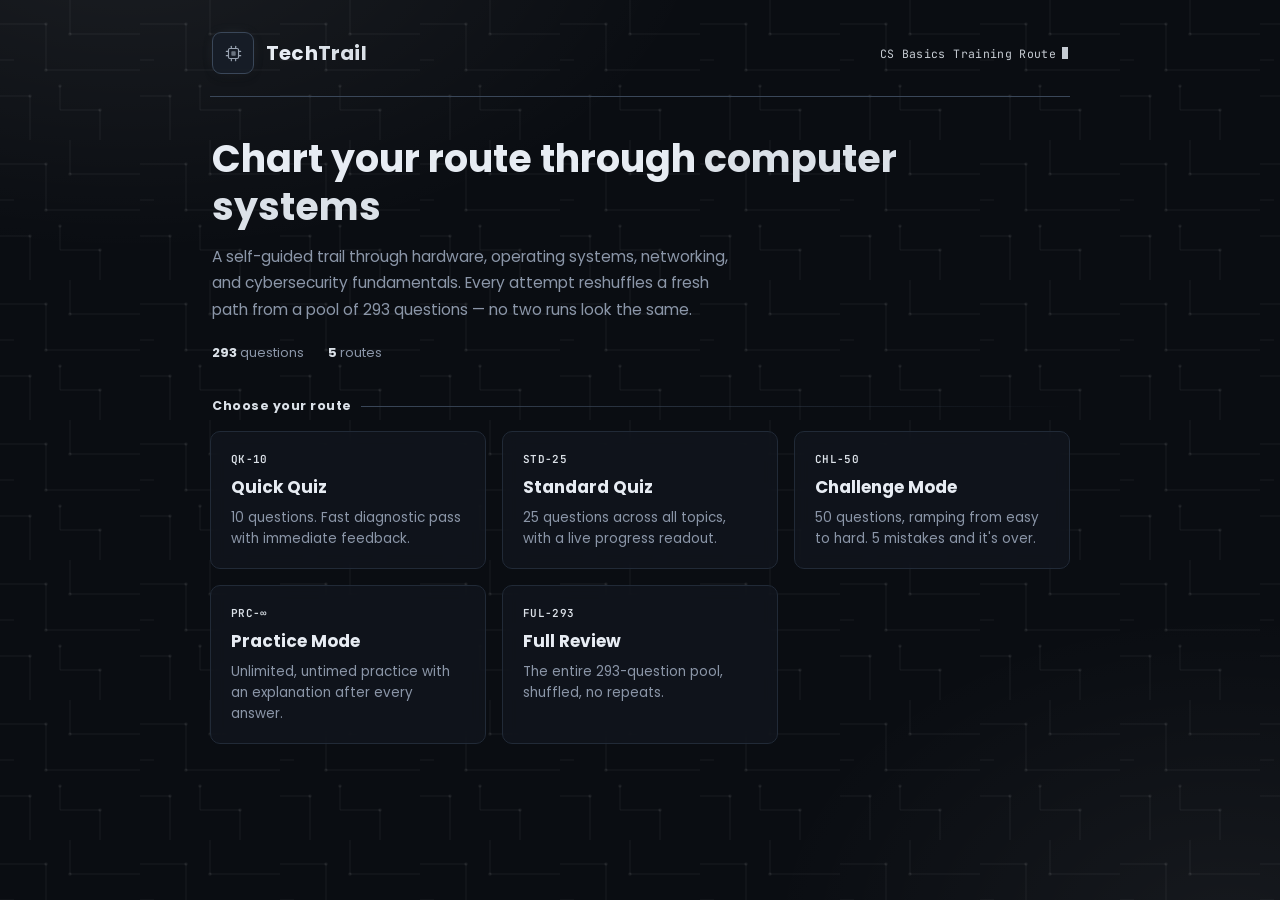
==== commit 5b4af93d: "Rename index-1.html to index.html" ====
--- a/index.html
+++ b/index.html
@@ -5,7 +5,7 @@
 <meta name="viewport" content="width=device-width, initial-scale=1, viewport-fit=cover">
 <meta name="theme-color" content="#0a0d12">
 <title>TechTrail — Computer Systems Basics</title>
-<link rel="icon" type="image/svg+xml" href="data:image/svg+xml,%3Csvg xmlns='http://www.w3.org/2000/svg' viewBox='0 0 32 32'%3E%3Crect width='32' height='32' rx='9' fill='%230c1017'/%3E%3Crect x='9' y='9' width='14' height='14' rx='2' fill='none' stroke='%2333c9f2' stroke-width='1.6'/%3E%3Crect x='13' y='13' width='6' height='6' rx='1' fill='%23f0a63e'/%3E%3Cline x1='13' y1='9' x2='13' y2='6' stroke='%2333c9f2' stroke-width='1.6' stroke-linecap='round'/%3E%3Cline x1='19' y1='9' x2='19' y2='6' stroke='%2333c9f2' stroke-width='1.6' stroke-linecap='round'/%3E%3Cline x1='13' y1='23' x2='13' y2='26' stroke='%2333c9f2' stroke-width='1.6' stroke-linecap='round'/%3E%3Cline x1='19' y1='23' x2='19' y2='26' stroke='%2333c9f2' stroke-width='1.6' stroke-linecap='round'/%3E%3Cline x1='9' y1='13' x2='6' y2='13' stroke='%2333c9f2' stroke-width='1.6' stroke-linecap='round'/%3E%3Cline x1='9' y1='19' x2='6' y2='19' stroke='%2333c9f2' stroke-width='1.6' stroke-linecap='round'/%3E%3Cline x1='23' y1='13' x2='26' y2='13' stroke='%2333c9f2' stroke-width='1.6' stroke-linecap='round'/%3E%3Cline x1='23' y1='19' x2='26' y2='19' stroke='%2333c9f2' stroke-width='1.6' stroke-linecap='round'/%3E%3C/svg%3E">
+<link rel="icon" type="image/svg+xml" href="data:image/svg+xml,%3Csvg xmlns='http://www.w3.org/2000/svg' viewBox='0 0 32 32'%3E%3Crect width='32' height='32' rx='9' fill='%230c1017'/%3E%3Crect x='9' y='9' width='14' height='14' rx='2' fill='none' stroke='%239aa4b2' stroke-width='1.6'/%3E%3Crect x='13' y='13' width='6' height='6' rx='1' fill='%236b7480'/%3E%3Cline x1='13' y1='9' x2='13' y2='6' stroke='%239aa4b2' stroke-width='1.6' stroke-linecap='round'/%3E%3Cline x1='19' y1='9' x2='19' y2='6' stroke='%239aa4b2' stroke-width='1.6' stroke-linecap='round'/%3E%3Cline x1='13' y1='23' x2='13' y2='26' stroke='%239aa4b2' stroke-width='1.6' stroke-linecap='round'/%3E%3Cline x1='19' y1='23' x2='19' y2='26' stroke='%239aa4b2' stroke-width='1.6' stroke-linecap='round'/%3E%3Cline x1='9' y1='13' x2='6' y2='13' stroke='%239aa4b2' stroke-width='1.6' stroke-linecap='round'/%3E%3Cline x1='9' y1='19' x2='6' y2='19' stroke='%239aa4b2' stroke-width='1.6' stroke-linecap='round'/%3E%3Cline x1='23' y1='13' x2='26' y2='13' stroke='%239aa4b2' stroke-width='1.6' stroke-linecap='round'/%3E%3Cline x1='23' y1='19' x2='26' y2='19' stroke='%239aa4b2' stroke-width='1.6' stroke-linecap='round'/%3E%3C/svg%3E">
 <link rel="preconnect" href="https://fonts.googleapis.com">
 <link rel="preconnect" href="https://fonts.gstatic.com" crossorigin>
 <link href="https://fonts.googleapis.com/css2?family=Poppins:wght@400;500;600;700&family=JetBrains+Mono:wght@400;500;600;700&display=swap" rel="stylesheet">
@@ -21,11 +21,11 @@
   --text:#e7ecf3;
   --text-dim:#8b96a8;
   --text-faint:#57647a;
-  --accent:#33c9f2;       /* signal cyan */
-  --accent-hi:#7fe1ff;
-  --accent-dim:rgba(51,201,242,0.11);
-  --gold:#f0a63e;         /* amber — complementary secondary accent */
-  --gold-dim:rgba(240,166,62,0.13);
+  --accent:#9aa4b2;       /* signal gray */
+  --accent-hi:#dbe1e8;
+  --accent-dim:rgba(154,164,178,0.14);
+  --gold:#6b7480;         /* muted steel — secondary accent */
+  --gold-dim:rgba(107,116,128,0.16);
   --danger:#ff6b5e;
   --danger-dim:rgba(255,107,94,0.11);
   --ok:#48d98a;            /* easy / correct-adjacent green */
@@ -42,11 +42,12 @@
 html,body{height:100%;}
 html{
   background:
-    radial-gradient(ellipse 1000px 560px at 10% -8%, rgba(51,201,242,0.10) 0%, transparent 58%),
-    radial-gradient(ellipse 800px 560px at 96% 104%, rgba(240,166,62,0.07) 0%, transparent 58%),
-    repeating-linear-gradient(0deg, rgba(255,255,255,0.022) 0px, rgba(255,255,255,0.022) 1px, transparent 1px, transparent 44px),
-    repeating-linear-gradient(90deg, rgba(255,255,255,0.022) 0px, rgba(255,255,255,0.022) 1px, transparent 1px, transparent 44px),
+    radial-gradient(ellipse 1000px 560px at 10% -8%, rgba(255,255,255,0.07) 0%, transparent 58%),
+    radial-gradient(ellipse 800px 560px at 96% 104%, rgba(255,255,255,0.05) 0%, transparent 58%),
+    url("[data-uri]"),
     var(--bg);
+  background-size:auto, auto, 140px 140px, auto;
+  background-position:0 0, 0 0, 0 0, 0 0;
   background-attachment:fixed;
   scrollbar-color:var(--border-bright) var(--bg);
   scrollbar-width:thin;
@@ -116,7 +117,7 @@
   color:var(--accent);
   display:flex;align-items:center;justify-content:center;
   flex-shrink:0;
-  box-shadow:0 4px 14px -6px rgba(0,0,0,0.45), 0 0 16px -8px rgba(51,201,242,0.4);
+  box-shadow:0 4px 14px -6px rgba(0,0,0,0.45), 0 0 16px -8px rgba(154,164,178,0.4);
 }
 .brand-mark svg{display:block;width:23px;height:23px;}
 .brand-word{
@@ -224,7 +225,7 @@
   border-color:var(--accent);
   background:var(--panel-alt);
   transform:translateY(-2px);
-  box-shadow:0 12px 26px -18px rgba(0,0,0,0.5), 0 0 0 1px rgba(51,201,242,0.15), 0 0 24px -6px rgba(51,201,242,0.25);
+  box-shadow:0 12px 26px -18px rgba(0,0,0,0.5), 0 0 0 1px rgba(154,164,178,0.15), 0 0 24px -6px rgba(154,164,178,0.25);
 }
 .mode-card .mode-name{
   font-family:var(--font-display);
@@ -297,10 +298,10 @@
   letter-spacing:.02em;
   cursor:pointer;
   transition:filter .15s ease, transform .15s ease, box-shadow .15s ease;
-  box-shadow:0 8px 20px -8px rgba(51,201,242,0.45), 0 0 0 1px rgba(51,201,242,0.3) inset;
+  box-shadow:0 8px 20px -8px rgba(154,164,178,0.45), 0 0 0 1px rgba(154,164,178,0.3) inset;
   min-height:46px;
 }
-.primary-btn:hover{filter:brightness(1.08);transform:translateY(-1px);box-shadow:0 10px 26px -6px rgba(51,201,242,0.55), 0 0 0 1px rgba(51,201,242,0.35) inset;}
+.primary-btn:hover{filter:brightness(1.08);transform:translateY(-1px);box-shadow:0 10px 26px -6px rgba(154,164,178,0.55), 0 0 0 1px rgba(154,164,178,0.35) inset;}
 .primary-btn:disabled{opacity:.4;cursor:not-allowed;transform:none;box-shadow:none;}
 
 .ghost-btn{
@@ -459,8 +460,8 @@
 .timer-cell.low .timer-bar-fill{background:var(--gold);}
 
 @keyframes cellPulse{
-  0%{box-shadow:0 0 0 0 rgba(51,201,242,0.35);}
-  100%{box-shadow:0 0 0 8px rgba(51,201,242,0);}
+  0%{box-shadow:0 0 0 0 rgba(154,164,178,0.35);}
+  100%{box-shadow:0 0 0 8px rgba(154,164,178,0);}
 }
 .telemetry .cell.pulse{animation:cellPulse .5s ease-out;}
 
@@ -521,7 +522,7 @@
   font-weight:600;
 }
 .q-tag.diff-easy{color:var(--ok);border-color:rgba(72,217,138,0.3);background:var(--ok-dim);}
-.q-tag.diff-medium{color:var(--gold);border-color:rgba(240,166,62,0.3);background:var(--gold-dim);}
+.q-tag.diff-medium{color:var(--gold);border-color:rgba(107,116,128,0.3);background:var(--gold-dim);}
 .q-tag.diff-hard{color:var(--danger);border-color:rgba(255,107,94,0.3);background:var(--danger-dim);}
 
 .q-text{
@@ -635,7 +636,7 @@
 .rating-banner::before{
   content:'';
   position:absolute;inset:0;
-  background:radial-gradient(circle at 50% 0%, rgba(51,201,242,0.14), transparent 65%);
+  background:radial-gradient(circle at 50% 0%, rgba(154,164,178,0.14), transparent 65%);
   pointer-events:none;
 }
 .rating-banner .pct{
@@ -5405,7 +5406,7 @@
 const TRAIL_MARK_SVG = `
 <svg viewBox="0 0 32 32" fill="none" xmlns="http://www.w3.org/2000/svg" aria-hidden="true">
   <rect x="9" y="9" width="14" height="14" rx="2" stroke="currentColor" stroke-width="1.6"/>
-  <rect x="13" y="13" width="6" height="6" rx="1" fill="#f0a63e"/>
+  <rect x="13" y="13" width="6" height="6" rx="1" fill="#6b7480"/>
   <line x1="13" y1="9" x2="13" y2="6" stroke="currentColor" stroke-width="1.6" stroke-linecap="round"/>
   <line x1="19" y1="9" x2="19" y2="6" stroke="currentColor" stroke-width="1.6" stroke-linecap="round"/>
   <line x1="13" y1="23" x2="13" y2="26" stroke="currentColor" stroke-width="1.6" stroke-linecap="round"/>
@@ -5439,7 +5440,6 @@
     el('p', {}, `A self-guided trail through hardware, operating systems, networking, and cybersecurity fundamentals. Every attempt reshuffles a fresh path from a pool of ${QUESTION_POOL.length} questions — no two runs look the same.`),
     el('div', { class: 'hero-stats' }, [
       el('span', {}, [el('b', {}, String(QUESTION_POOL.length)), ' questions']),
-      el('span', {}, [el('b', {}, String(new Set(QUESTION_POOL.map(q => q.category)).size)), ' waypoints']),
       el('span', {}, [el('b', {}, '5'), ' routes']),
     ]),
   ]));
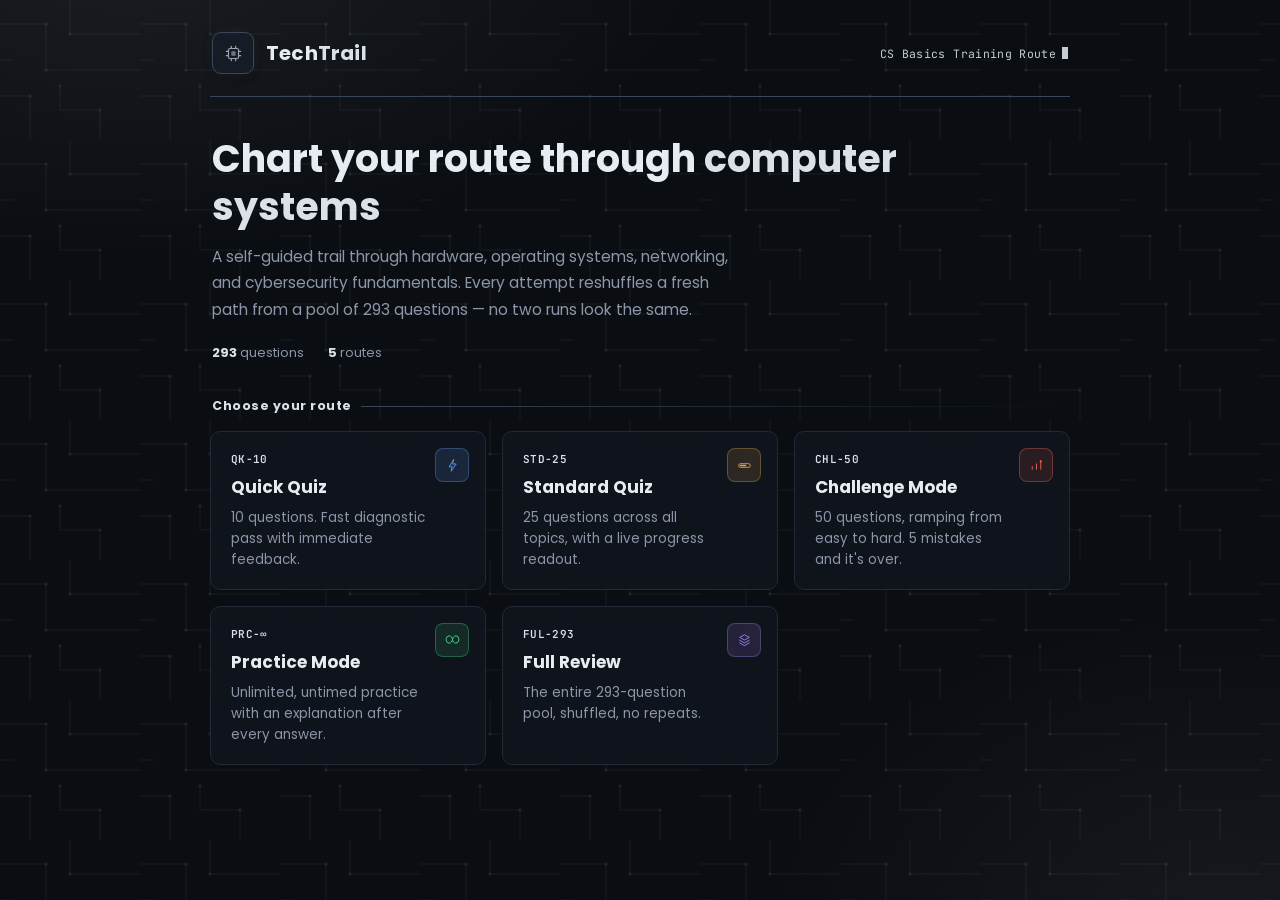
==== commit fa5e760f: "Update index.html" ====
--- a/index.html
+++ b/index.html
@@ -30,6 +30,12 @@
   --danger-dim:rgba(255,107,94,0.11);
   --ok:#48d98a;            /* easy / correct-adjacent green */
   --ok-dim:rgba(72,217,138,0.11);
+  --info:#5b9df0;         /* cool signal blue — matches danger/ok's saturation, not the neutral grays */
+  --info-dim:rgba(91,157,240,0.14);
+  --amber:#e0a84d;        /* warm complement, distinct from the gray "gold" token above */
+  --amber-dim:rgba(224,168,77,0.14);
+  --violet:#a68af5;
+  --violet-dim:rgba(166,138,245,0.14);
   --on-accent:#05090d;    /* dark text set on bright accent fills */
   --radius:10px;
   --radius-sm:7px;
@@ -245,6 +251,49 @@
   color:var(--text-dim);
   line-height:1.55;
   margin:0;
+}
+.mode-card{padding-right:60px;}
+.mode-icon{
+  position:absolute;
+  top:16px;right:16px;
+  width:34px;height:34px;
+  border-radius:8px;
+  background:var(--panel-alt);
+  border:1px solid var(--border);
+  display:flex;align-items:center;justify-content:center;
+  color:var(--accent);
+  flex-shrink:0;
+  transition:border-color .18s ease, color .18s ease, background .18s ease, transform .18s ease;
+}
+.mode-icon svg{display:block;width:17px;height:17px;}
+.mode-card:hover .mode-icon,.mode-card:focus-visible .mode-icon{
+  border-color:var(--accent);
+  color:var(--accent-hi);
+  background:var(--accent-dim);
+  transform:translateY(-1px);
+}
+/* Per-route tint — gives each icon a distinct signal color at rest,
+   so the five routes read apart from each other, not just from their labels.
+   All five sit at the same saturation/opacity so none reads louder than the rest. */
+.mode-icon-quick{color:var(--info);border-color:rgba(91,157,240,0.32);background:var(--info-dim);}
+.mode-icon-standard{color:var(--amber);border-color:rgba(224,168,77,0.32);background:var(--amber-dim);}
+.mode-icon-challenge{color:var(--danger);border-color:rgba(255,107,94,0.32);background:var(--danger-dim);}
+.mode-icon-practice{color:var(--ok);border-color:rgba(72,217,138,0.32);background:var(--ok-dim);}
+.mode-icon-full{color:var(--violet);border-color:rgba(166,138,245,0.32);background:var(--violet-dim);}
+.mode-card:hover .mode-icon-quick,.mode-card:focus-visible .mode-icon-quick{
+  border-color:var(--info);color:#fff;background:rgba(91,157,240,0.26);
+}
+.mode-card:hover .mode-icon-standard,.mode-card:focus-visible .mode-icon-standard{
+  border-color:var(--amber);color:#fff;background:rgba(224,168,77,0.26);
+}
+.mode-card:hover .mode-icon-challenge,.mode-card:focus-visible .mode-icon-challenge{
+  border-color:var(--danger);color:#fff;background:rgba(255,107,94,0.26);
+}
+.mode-card:hover .mode-icon-practice,.mode-card:focus-visible .mode-icon-practice{
+  border-color:var(--ok);color:#fff;background:rgba(72,217,138,0.26);
+}
+.mode-card:hover .mode-icon-full,.mode-card:focus-visible .mode-icon-full{
+  border-color:var(--violet);color:#fff;background:rgba(166,138,245,0.26);
 }
 
 /* ===== Panel / config ===== */
@@ -721,7 +770,9 @@
 @media(max-width:420px){
   .brand-word{font-size:17px;}
   .hero h1{font-size:23px;}
-  .mode-card{padding:16px;}
+  .mode-card{padding:16px;padding-right:54px;}
+  .mode-icon{top:14px;right:14px;width:30px;height:30px;}
+  .mode-icon svg{width:15px;height:15px;}
   .choice-row .pill-btn{flex:1 1 calc(50% - 10px);text-align:center;}
 }
 </style>
@@ -5138,6 +5189,42 @@
   challenge: { name: 'Challenge Mode',count: 50,  desc: '50 questions, ramping from easy to hard. 5 mistakes and it\'s over.', code: 'CHL-50' },
   practice:  { name: 'Practice Mode', count: null,desc: 'Unlimited, untimed practice with an explanation after every answer.', code: 'PRC-∞' },
   full:      { name: 'Full Review',   count: QUESTION_POOL.length, desc: `The entire ${QUESTION_POOL.length}-question pool, shuffled, no repeats.`, code: `FUL-${QUESTION_POOL.length}` },
+};
+
+// Icons echo the brand-mark's circuit language (currentColor stroke, 1.6 weight,
+// round caps) so each route reads as a distinct signal rather than a decoration.
+const MODE_ICONS = {
+  // Quick Quiz — a lightning bolt, for a fast diagnostic pass
+  quick: `
+<svg viewBox="0 0 32 32" fill="none" xmlns="http://www.w3.org/2000/svg" aria-hidden="true">
+  <path d="M18 5 L9.5 18.5 L15 18.5 L13.5 27 L23 13 L16.8 13 Z" stroke="currentColor" stroke-width="1.6" stroke-linejoin="round" stroke-linecap="round" fill="currentColor" fill-opacity="0.14"/>
+</svg>`,
+  // Standard Quiz — a filled progress bar, for the live progress readout
+  standard: `
+<svg viewBox="0 0 32 32" fill="none" xmlns="http://www.w3.org/2000/svg" aria-hidden="true">
+  <rect x="5" y="12.5" width="22" height="7" rx="3.5" stroke="currentColor" stroke-width="1.6"/>
+  <rect x="7.3" y="14.8" width="12" height="2.4" rx="1.2" fill="currentColor"/>
+</svg>`,
+  // Challenge Mode — ramping bars with a lit node at the peak, for rising difficulty
+  challenge: `
+<svg viewBox="0 0 32 32" fill="none" xmlns="http://www.w3.org/2000/svg" aria-hidden="true">
+  <line x1="8" y1="23" x2="8" y2="18" stroke="currentColor" stroke-width="1.6" stroke-linecap="round"/>
+  <line x1="16" y1="23" x2="16" y2="13" stroke="currentColor" stroke-width="1.6" stroke-linecap="round"/>
+  <line x1="24" y1="23" x2="24" y2="8" stroke="currentColor" stroke-width="1.6" stroke-linecap="round"/>
+  <circle cx="24" cy="8" r="1.9" fill="currentColor"/>
+</svg>`,
+  // Practice Mode — a bold infinity loop, for untimed and unlimited repetition
+  practice: `
+<svg viewBox="0 0 32 32" fill="none" xmlns="http://www.w3.org/2000/svg" aria-hidden="true">
+  <path d="M16 16 C16 12 12.8 9.2 9.8 9.2 C6.3 9.2 4 12.1 4 16 C4 19.9 6.3 22.8 9.8 22.8 C13.8 22.8 15.3 19 16 16 C16.7 13 18.2 9.2 22.2 9.2 C25.7 9.2 28 12.1 28 16 C28 19.9 25.7 22.8 22.2 22.8 C19.2 22.8 16 20 16 16 Z" stroke="currentColor" stroke-width="1.8" stroke-linejoin="round"/>
+</svg>`,
+  // Full Review — stacked layers, for the entire question pool
+  full: `
+<svg viewBox="0 0 32 32" fill="none" xmlns="http://www.w3.org/2000/svg" aria-hidden="true">
+  <path d="M16 7 L25 12 L16 17 L7 12 Z" stroke="currentColor" stroke-width="1.6" stroke-linejoin="round"/>
+  <path d="M7 17.5 L16 22.5 L25 17.5" stroke="currentColor" stroke-width="1.6" stroke-linecap="round" stroke-linejoin="round"/>
+  <path d="M7 22.5 L16 27.5 L25 22.5" stroke="currentColor" stroke-width="1.6" stroke-linecap="round" stroke-linejoin="round"/>
+</svg>`,
 };
 
 const MAX_CHALLENGE_MISTAKES = 5;
@@ -5448,6 +5535,8 @@
 
   const grid = el('div', { class: 'mode-grid' });
   Object.entries(MODES).forEach(([key, cfg]) => {
+    const icon = el('div', { class: `mode-icon mode-icon-${key}`, 'aria-hidden': 'true' });
+    icon.innerHTML = MODE_ICONS[key] || '';
     const card = el('button', {
       class: 'mode-card',
       onclick: () => {
@@ -5459,6 +5548,7 @@
         }
       },
     }, [
+      icon,
       el('div', { class: 'mode-meta' }, cfg.code),
       el('div', { class: 'mode-name' }, cfg.name),
       el('p', { class: 'mode-desc' }, cfg.desc),
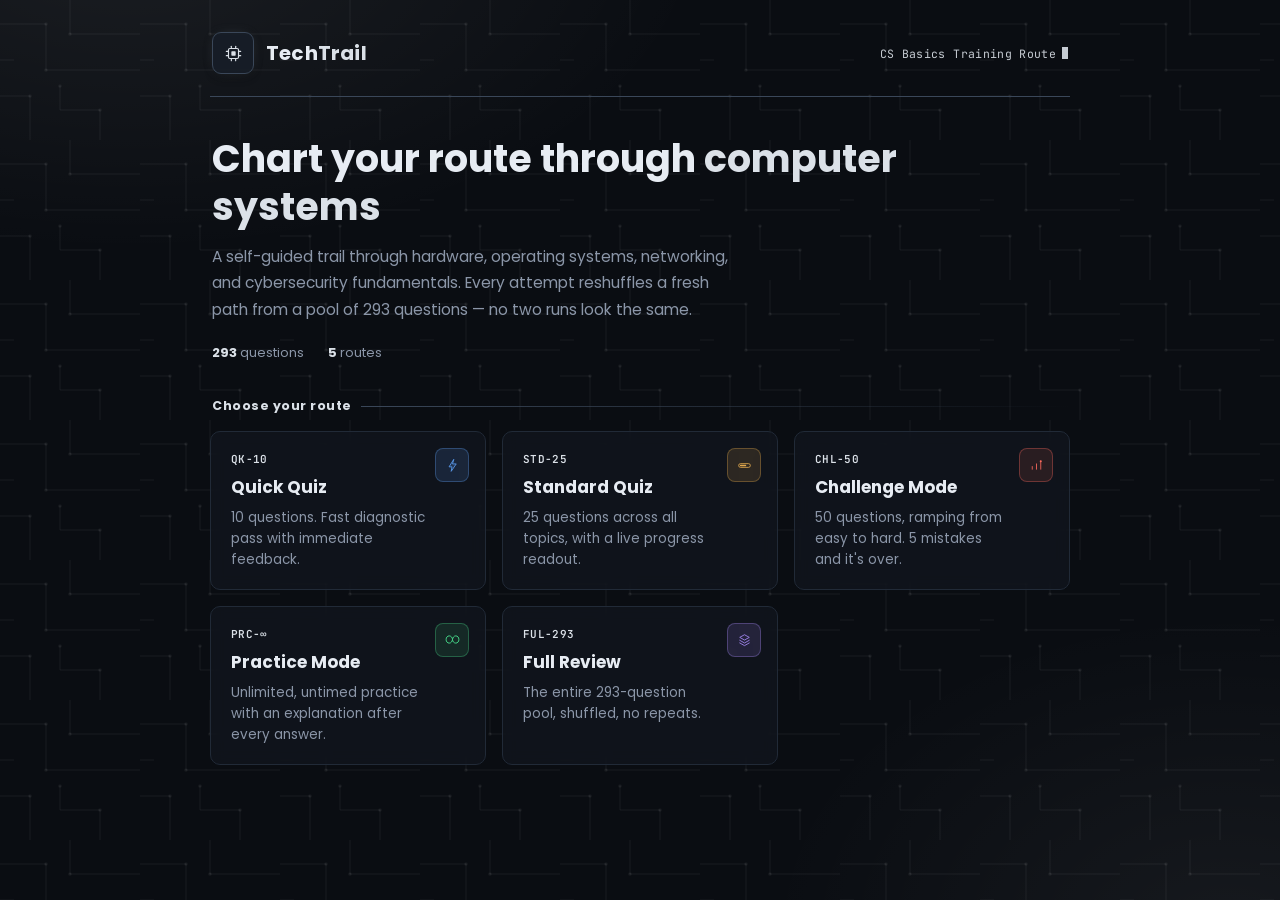
==== commit 7cef1521: "Update index.html" ====
--- a/index.html
+++ b/index.html
@@ -5,7 +5,7 @@
 <meta name="viewport" content="width=device-width, initial-scale=1, viewport-fit=cover">
 <meta name="theme-color" content="#0a0d12">
 <title>TechTrail — Computer Systems Basics</title>
-<link rel="icon" type="image/svg+xml" href="data:image/svg+xml,%3Csvg xmlns='http://www.w3.org/2000/svg' viewBox='0 0 32 32'%3E%3Crect width='32' height='32' rx='9' fill='%230c1017'/%3E%3Crect x='9' y='9' width='14' height='14' rx='2' fill='none' stroke='%239aa4b2' stroke-width='1.6'/%3E%3Crect x='13' y='13' width='6' height='6' rx='1' fill='%236b7480'/%3E%3Cline x1='13' y1='9' x2='13' y2='6' stroke='%239aa4b2' stroke-width='1.6' stroke-linecap='round'/%3E%3Cline x1='19' y1='9' x2='19' y2='6' stroke='%239aa4b2' stroke-width='1.6' stroke-linecap='round'/%3E%3Cline x1='13' y1='23' x2='13' y2='26' stroke='%239aa4b2' stroke-width='1.6' stroke-linecap='round'/%3E%3Cline x1='19' y1='23' x2='19' y2='26' stroke='%239aa4b2' stroke-width='1.6' stroke-linecap='round'/%3E%3Cline x1='9' y1='13' x2='6' y2='13' stroke='%239aa4b2' stroke-width='1.6' stroke-linecap='round'/%3E%3Cline x1='9' y1='19' x2='6' y2='19' stroke='%239aa4b2' stroke-width='1.6' stroke-linecap='round'/%3E%3Cline x1='23' y1='13' x2='26' y2='13' stroke='%239aa4b2' stroke-width='1.6' stroke-linecap='round'/%3E%3Cline x1='23' y1='19' x2='26' y2='19' stroke='%239aa4b2' stroke-width='1.6' stroke-linecap='round'/%3E%3C/svg%3E">
+<link rel="icon" type="image/svg+xml" href="data:image/svg+xml,%3Csvg xmlns='http://www.w3.org/2000/svg' viewBox='0 0 32 32'%3E%3Crect width='32' height='32' rx='9' fill='%230c1017'/%3E%3Crect x='9' y='9' width='14' height='14' rx='2' fill='none' stroke='%23dbe1e8' stroke-width='1.6'/%3E%3Crect x='13' y='13' width='6' height='6' rx='1' fill='%23dbe1e8'/%3E%3Cline x1='13' y1='9' x2='13' y2='6' stroke='%23dbe1e8' stroke-width='1.6' stroke-linecap='round'/%3E%3Cline x1='19' y1='9' x2='19' y2='6' stroke='%23dbe1e8' stroke-width='1.6' stroke-linecap='round'/%3E%3Cline x1='13' y1='23' x2='13' y2='26' stroke='%23dbe1e8' stroke-width='1.6' stroke-linecap='round'/%3E%3Cline x1='19' y1='23' x2='19' y2='26' stroke='%23dbe1e8' stroke-width='1.6' stroke-linecap='round'/%3E%3Cline x1='9' y1='13' x2='6' y2='13' stroke='%23dbe1e8' stroke-width='1.6' stroke-linecap='round'/%3E%3Cline x1='9' y1='19' x2='6' y2='19' stroke='%23dbe1e8' stroke-width='1.6' stroke-linecap='round'/%3E%3Cline x1='23' y1='13' x2='26' y2='13' stroke='%23dbe1e8' stroke-width='1.6' stroke-linecap='round'/%3E%3Cline x1='23' y1='19' x2='26' y2='19' stroke='%23dbe1e8' stroke-width='1.6' stroke-linecap='round'/%3E%3C/svg%3E">
 <link rel="preconnect" href="https://fonts.googleapis.com">
 <link rel="preconnect" href="https://fonts.gstatic.com" crossorigin>
 <link href="https://fonts.googleapis.com/css2?family=Poppins:wght@400;500;600;700&family=JetBrains+Mono:wght@400;500;600;700&display=swap" rel="stylesheet">
@@ -120,10 +120,10 @@
   border-radius:9px;
   background:var(--panel-alt);
   border:1px solid var(--border-bright);
-  color:var(--accent);
+  color:var(--accent-hi);
   display:flex;align-items:center;justify-content:center;
   flex-shrink:0;
-  box-shadow:0 4px 14px -6px rgba(0,0,0,0.45), 0 0 16px -8px rgba(154,164,178,0.4);
+  box-shadow:0 4px 14px -6px rgba(0,0,0,0.45), 0 0 16px -8px rgba(219,225,232,0.35);
 }
 .brand-mark svg{display:block;width:23px;height:23px;}
 .brand-word{
@@ -5493,7 +5493,7 @@
 const TRAIL_MARK_SVG = `
 <svg viewBox="0 0 32 32" fill="none" xmlns="http://www.w3.org/2000/svg" aria-hidden="true">
   <rect x="9" y="9" width="14" height="14" rx="2" stroke="currentColor" stroke-width="1.6"/>
-  <rect x="13" y="13" width="6" height="6" rx="1" fill="#6b7480"/>
+  <rect x="13" y="13" width="6" height="6" rx="1" fill="currentColor"/>
   <line x1="13" y1="9" x2="13" y2="6" stroke="currentColor" stroke-width="1.6" stroke-linecap="round"/>
   <line x1="19" y1="9" x2="19" y2="6" stroke="currentColor" stroke-width="1.6" stroke-linecap="round"/>
   <line x1="13" y1="23" x2="13" y2="26" stroke="currentColor" stroke-width="1.6" stroke-linecap="round"/>
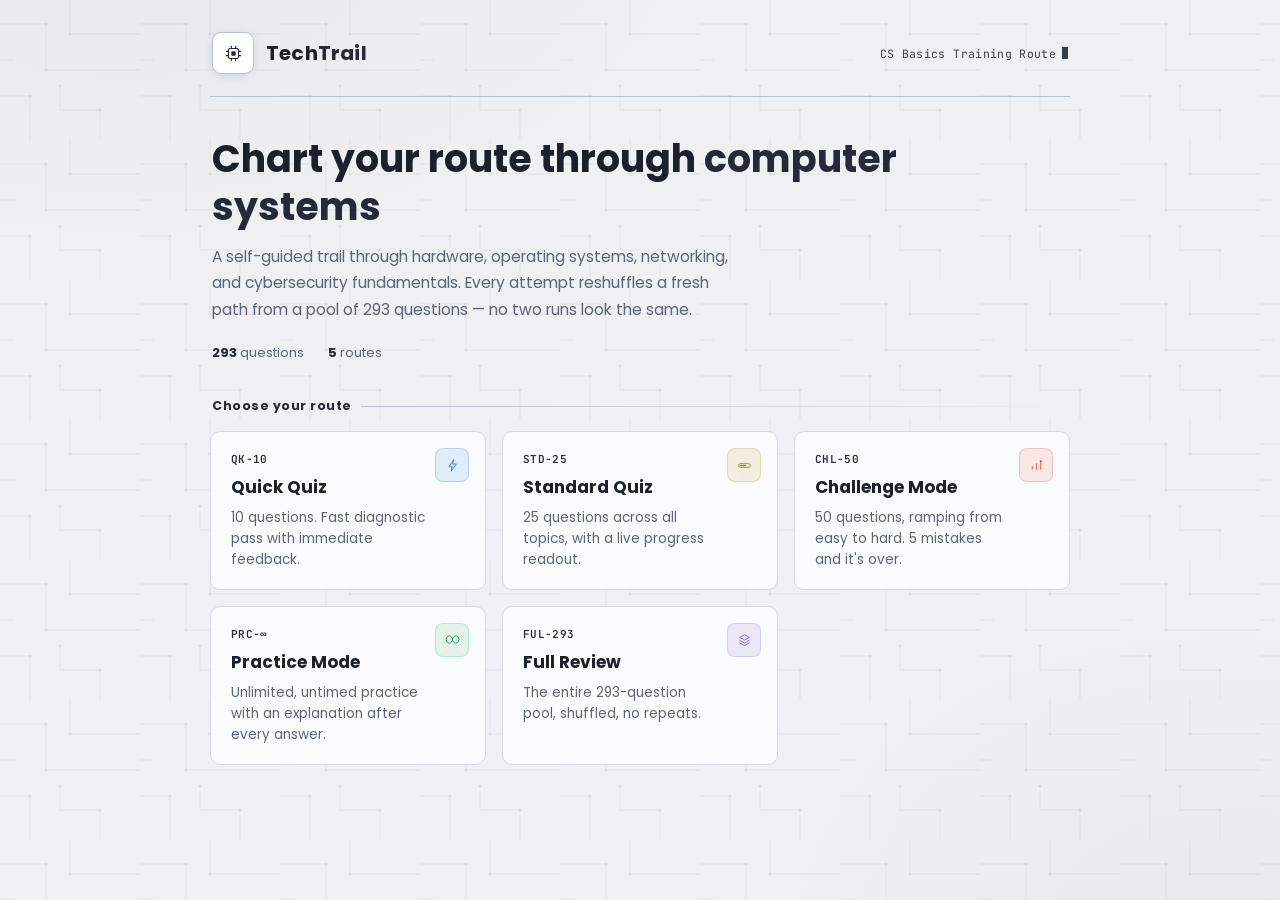
==== commit 48fd7446: "Update index.html" ====
--- a/index.html
+++ b/index.html
@@ -3,40 +3,40 @@
 <head>
 <meta charset="UTF-8">
 <meta name="viewport" content="width=device-width, initial-scale=1, viewport-fit=cover">
-<meta name="theme-color" content="#0a0d12">
+<meta name="theme-color" content="#eef0f3">
 <title>TechTrail — Computer Systems Basics</title>
 <link rel="icon" type="image/svg+xml" href="data:image/svg+xml,%3Csvg xmlns='http://www.w3.org/2000/svg' viewBox='0 0 32 32'%3E%3Crect width='32' height='32' rx='9' fill='%230c1017'/%3E%3Crect x='9' y='9' width='14' height='14' rx='2' fill='none' stroke='%23dbe1e8' stroke-width='1.6'/%3E%3Crect x='13' y='13' width='6' height='6' rx='1' fill='%23dbe1e8'/%3E%3Cline x1='13' y1='9' x2='13' y2='6' stroke='%23dbe1e8' stroke-width='1.6' stroke-linecap='round'/%3E%3Cline x1='19' y1='9' x2='19' y2='6' stroke='%23dbe1e8' stroke-width='1.6' stroke-linecap='round'/%3E%3Cline x1='13' y1='23' x2='13' y2='26' stroke='%23dbe1e8' stroke-width='1.6' stroke-linecap='round'/%3E%3Cline x1='19' y1='23' x2='19' y2='26' stroke='%23dbe1e8' stroke-width='1.6' stroke-linecap='round'/%3E%3Cline x1='9' y1='13' x2='6' y2='13' stroke='%23dbe1e8' stroke-width='1.6' stroke-linecap='round'/%3E%3Cline x1='9' y1='19' x2='6' y2='19' stroke='%23dbe1e8' stroke-width='1.6' stroke-linecap='round'/%3E%3Cline x1='23' y1='13' x2='26' y2='13' stroke='%23dbe1e8' stroke-width='1.6' stroke-linecap='round'/%3E%3Cline x1='23' y1='19' x2='26' y2='19' stroke='%23dbe1e8' stroke-width='1.6' stroke-linecap='round'/%3E%3C/svg%3E">
 <link rel="preconnect" href="https://fonts.googleapis.com">
 <link rel="preconnect" href="https://fonts.gstatic.com" crossorigin>
 <link href="https://fonts.googleapis.com/css2?family=Poppins:wght@400;500;600;700&family=JetBrains+Mono:wght@400;500;600;700&display=swap" rel="stylesheet">
 <style>
-/* ===== Tokens — cool tech palette, blue / amber complements ===== */
+/* ===== Tokens — light gray tech palette, blue / amber complements ===== */
 :root{
-  --bg:#0a0d12;
-  --bg-soft:#0d1117;
-  --panel:rgba(19,24,32,0.66);
-  --panel-alt:rgba(23,29,39,0.94);
-  --border:#212a37;
-  --border-bright:#3a4759;
-  --text:#e7ecf3;
-  --text-dim:#8b96a8;
-  --text-faint:#57647a;
-  --accent:#9aa4b2;       /* signal gray */
-  --accent-hi:#dbe1e8;
-  --accent-dim:rgba(154,164,178,0.14);
+  --bg:#eef0f3;
+  --bg-soft:#e6e9ed;
+  --panel:rgba(255,255,255,0.72);
+  --panel-alt:rgba(255,255,255,0.96);
+  --border:#d5dae1;
+  --border-bright:#b7c0cc;
+  --text:#1b212b;
+  --text-dim:#5b6576;
+  --text-faint:#8992a3;
+  --accent:#4f5b6b;       /* signal gray */
+  --accent-hi:#242b36;
+  --accent-dim:rgba(79,91,107,0.10);
   --gold:#6b7480;         /* muted steel — secondary accent */
-  --gold-dim:rgba(107,116,128,0.16);
-  --danger:#ff6b5e;
-  --danger-dim:rgba(255,107,94,0.11);
-  --ok:#48d98a;            /* easy / correct-adjacent green */
-  --ok-dim:rgba(72,217,138,0.11);
-  --info:#5b9df0;         /* cool signal blue — matches danger/ok's saturation, not the neutral grays */
-  --info-dim:rgba(91,157,240,0.14);
-  --amber:#e0a84d;        /* warm complement, distinct from the gray "gold" token above */
-  --amber-dim:rgba(224,168,77,0.14);
-  --violet:#a68af5;
-  --violet-dim:rgba(166,138,245,0.14);
-  --on-accent:#05090d;    /* dark text set on bright accent fills */
+  --gold-dim:rgba(107,116,128,0.12);
+  --danger:#d94336;
+  --danger-dim:rgba(217,67,54,0.10);
+  --ok:#1f9d5c;            /* easy / correct-adjacent green */
+  --ok-dim:rgba(31,157,92,0.10);
+  --info:#2f7fe0;         /* cool signal blue — matches danger/ok's saturation, not the neutral grays */
+  --info-dim:rgba(47,127,224,0.12);
+  --amber:#b8791f;        /* warm complement, distinct from the gray "gold" token above */
+  --amber-dim:rgba(184,121,31,0.12);
+  --violet:#7c5cd6;
+  --violet-dim:rgba(124,92,214,0.12);
+  --on-accent:#f7f8fa;    /* light text set on dark accent fills */
   --radius:10px;
   --radius-sm:7px;
   --font-display:'Poppins','Inter',system-ui,-apple-system,sans-serif;
@@ -48,9 +48,9 @@
 html,body{height:100%;}
 html{
   background:
-    radial-gradient(ellipse 1000px 560px at 10% -8%, rgba(255,255,255,0.07) 0%, transparent 58%),
-    radial-gradient(ellipse 800px 560px at 96% 104%, rgba(255,255,255,0.05) 0%, transparent 58%),
-    url("[data-uri]"),
+    radial-gradient(ellipse 1000px 560px at 10% -8%, rgba(0,0,0,0.035) 0%, transparent 58%),
+    radial-gradient(ellipse 800px 560px at 96% 104%, rgba(0,0,0,0.03) 0%, transparent 58%),
+    url("[data-uri]"),
     var(--bg);
   background-size:auto, auto, 140px 140px, auto;
   background-position:0 0, 0 0, 0 0, 0 0;
@@ -123,7 +123,7 @@
   color:var(--accent-hi);
   display:flex;align-items:center;justify-content:center;
   flex-shrink:0;
-  box-shadow:0 4px 14px -6px rgba(0,0,0,0.45), 0 0 16px -8px rgba(219,225,232,0.35);
+  box-shadow:0 4px 14px -6px rgba(30,38,50,0.18), 0 0 16px -8px rgba(79,91,107,0.22);
 }
 .brand-mark svg{display:block;width:23px;height:23px;}
 .brand-word{
@@ -231,7 +231,7 @@
   border-color:var(--accent);
   background:var(--panel-alt);
   transform:translateY(-2px);
-  box-shadow:0 12px 26px -18px rgba(0,0,0,0.5), 0 0 0 1px rgba(154,164,178,0.15), 0 0 24px -6px rgba(154,164,178,0.25);
+  box-shadow:0 12px 26px -18px rgba(20,26,34,0.22), 0 0 0 1px rgba(79,91,107,0.15), 0 0 24px -6px rgba(79,91,107,0.18);
 }
 .mode-card .mode-name{
   font-family:var(--font-display);
@@ -347,10 +347,10 @@
   letter-spacing:.02em;
   cursor:pointer;
   transition:filter .15s ease, transform .15s ease, box-shadow .15s ease;
-  box-shadow:0 8px 20px -8px rgba(154,164,178,0.45), 0 0 0 1px rgba(154,164,178,0.3) inset;
+  box-shadow:0 8px 20px -8px rgba(79,91,107,0.4), 0 0 0 1px rgba(79,91,107,0.3) inset;
   min-height:46px;
 }
-.primary-btn:hover{filter:brightness(1.08);transform:translateY(-1px);box-shadow:0 10px 26px -6px rgba(154,164,178,0.55), 0 0 0 1px rgba(154,164,178,0.35) inset;}
+.primary-btn:hover{filter:brightness(1.08);transform:translateY(-1px);box-shadow:0 10px 26px -6px rgba(79,91,107,0.5), 0 0 0 1px rgba(79,91,107,0.35) inset;}
 .primary-btn:disabled{opacity:.4;cursor:not-allowed;transform:none;box-shadow:none;}
 
 .ghost-btn{
@@ -417,19 +417,13 @@
   position:sticky;
   top:0;
   z-index:20;
-  background:var(--bg);
+  background:transparent;
+  backdrop-filter:blur(14px) saturate(120%);
+  -webkit-backdrop-filter:blur(14px) saturate(120%);
   padding-top:10px;
   margin:0 -2px 18px;
   padding-left:2px;
   padding-right:2px;
-}
-.quiz-stickybar::after{
-  content:'';
-  position:absolute;
-  left:0;right:0;bottom:-10px;
-  height:10px;
-  background:linear-gradient(var(--bg), transparent);
-  pointer-events:none;
 }
 .quiz-topbar{
   display:flex;
@@ -493,7 +487,7 @@
 .telemetry .cell .v.accent{color:var(--accent-hi);}
 .telemetry .cell .v.amber{color:var(--gold);}
 .telemetry .cell .v.diff-easy{color:var(--ok);}
-.telemetry .cell .v.diff-medium{color:var(--gold);}
+.telemetry .cell .v.diff-medium{color:var(--info);}
 .telemetry .cell .v.diff-hard{color:var(--danger);}
 
 .timer-cell .timer-bar{
@@ -509,8 +503,8 @@
 .timer-cell.low .timer-bar-fill{background:var(--gold);}
 
 @keyframes cellPulse{
-  0%{box-shadow:0 0 0 0 rgba(154,164,178,0.35);}
-  100%{box-shadow:0 0 0 8px rgba(154,164,178,0);}
+  0%{box-shadow:0 0 0 0 rgba(79,91,107,0.3);}
+  100%{box-shadow:0 0 0 8px rgba(79,91,107,0);}
 }
 .telemetry .cell.pulse{animation:cellPulse .5s ease-out;}
 
@@ -571,7 +565,7 @@
   font-weight:600;
 }
 .q-tag.diff-easy{color:var(--ok);border-color:rgba(72,217,138,0.3);background:var(--ok-dim);}
-.q-tag.diff-medium{color:var(--gold);border-color:rgba(107,116,128,0.3);background:var(--gold-dim);}
+.q-tag.diff-medium{color:var(--info);border-color:rgba(91,157,240,0.3);background:var(--info-dim);}
 .q-tag.diff-hard{color:var(--danger);border-color:rgba(255,107,94,0.3);background:var(--danger-dim);}
 
 .q-text{
@@ -685,7 +679,7 @@
 .rating-banner::before{
   content:'';
   position:absolute;inset:0;
-  background:radial-gradient(circle at 50% 0%, rgba(154,164,178,0.14), transparent 65%);
+  background:radial-gradient(circle at 50% 0%, rgba(79,91,107,0.10), transparent 65%);
   pointer-events:none;
 }
 .rating-banner .pct{
